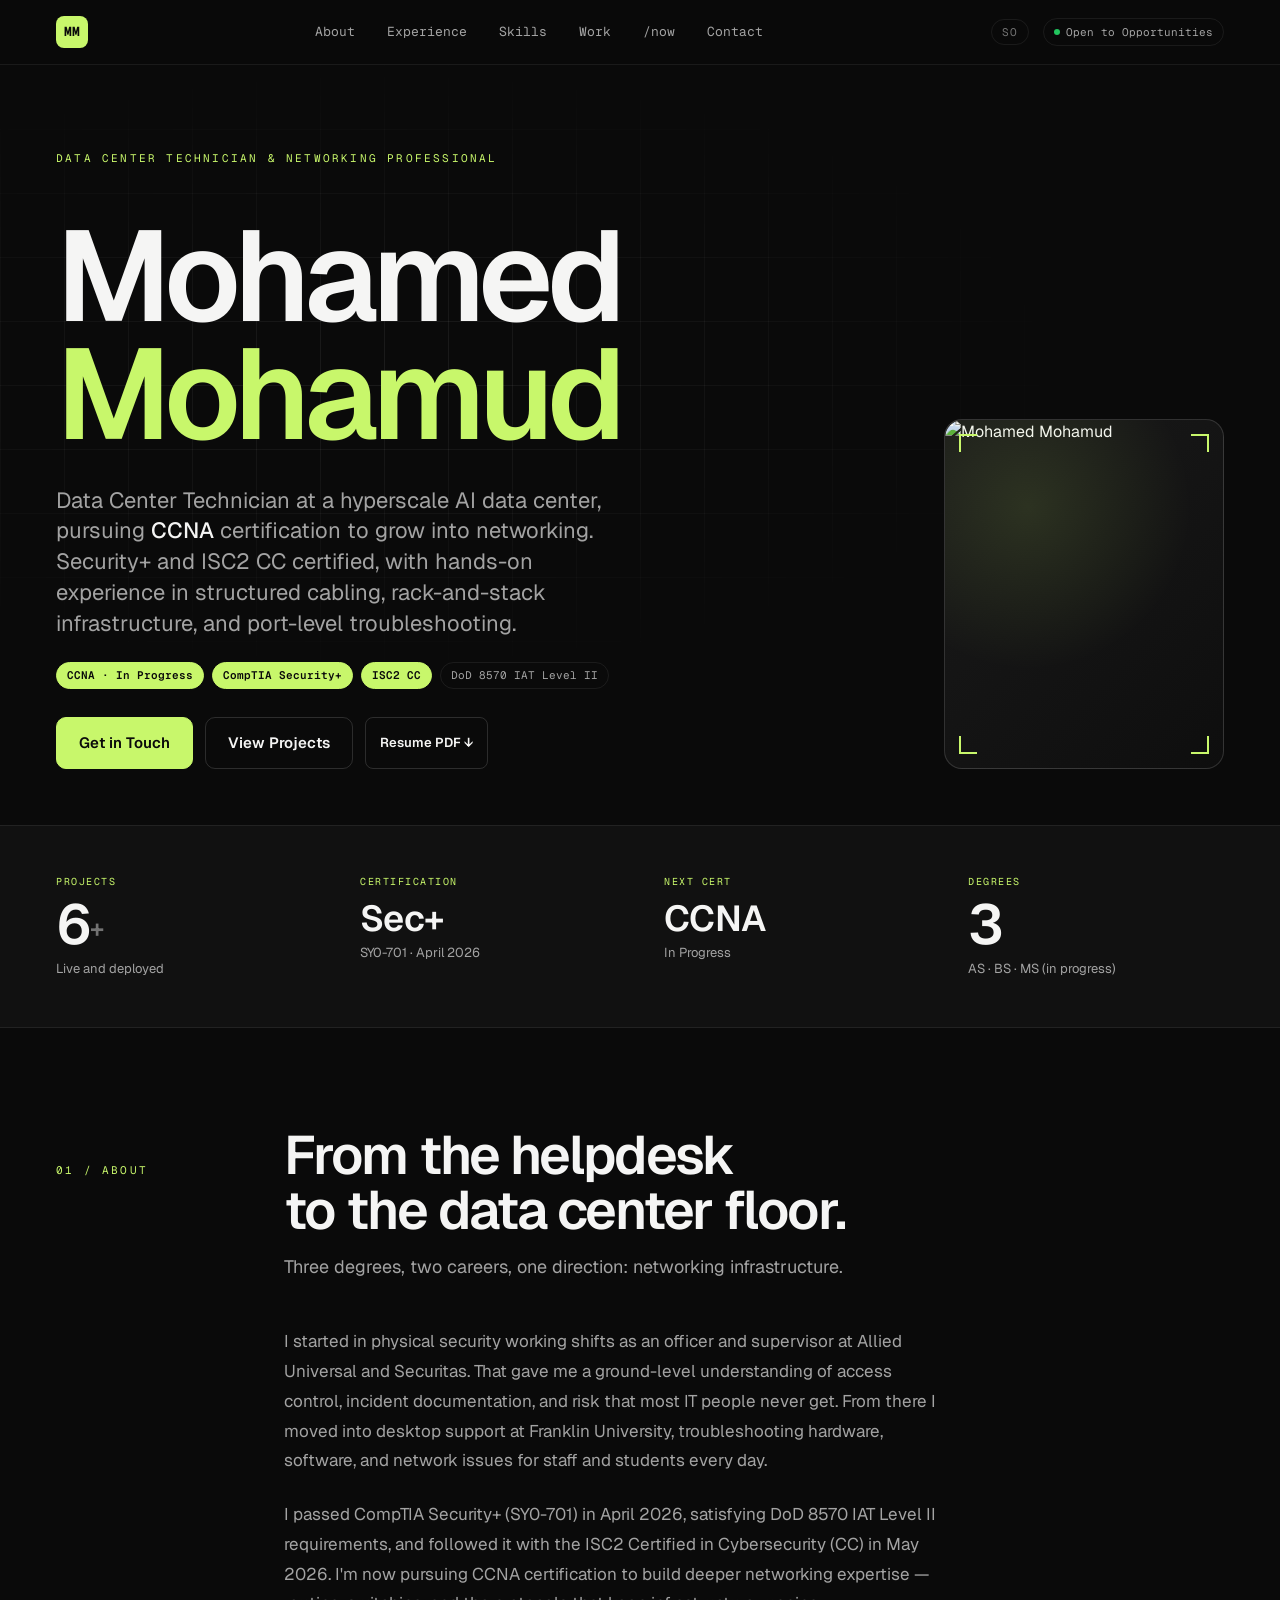
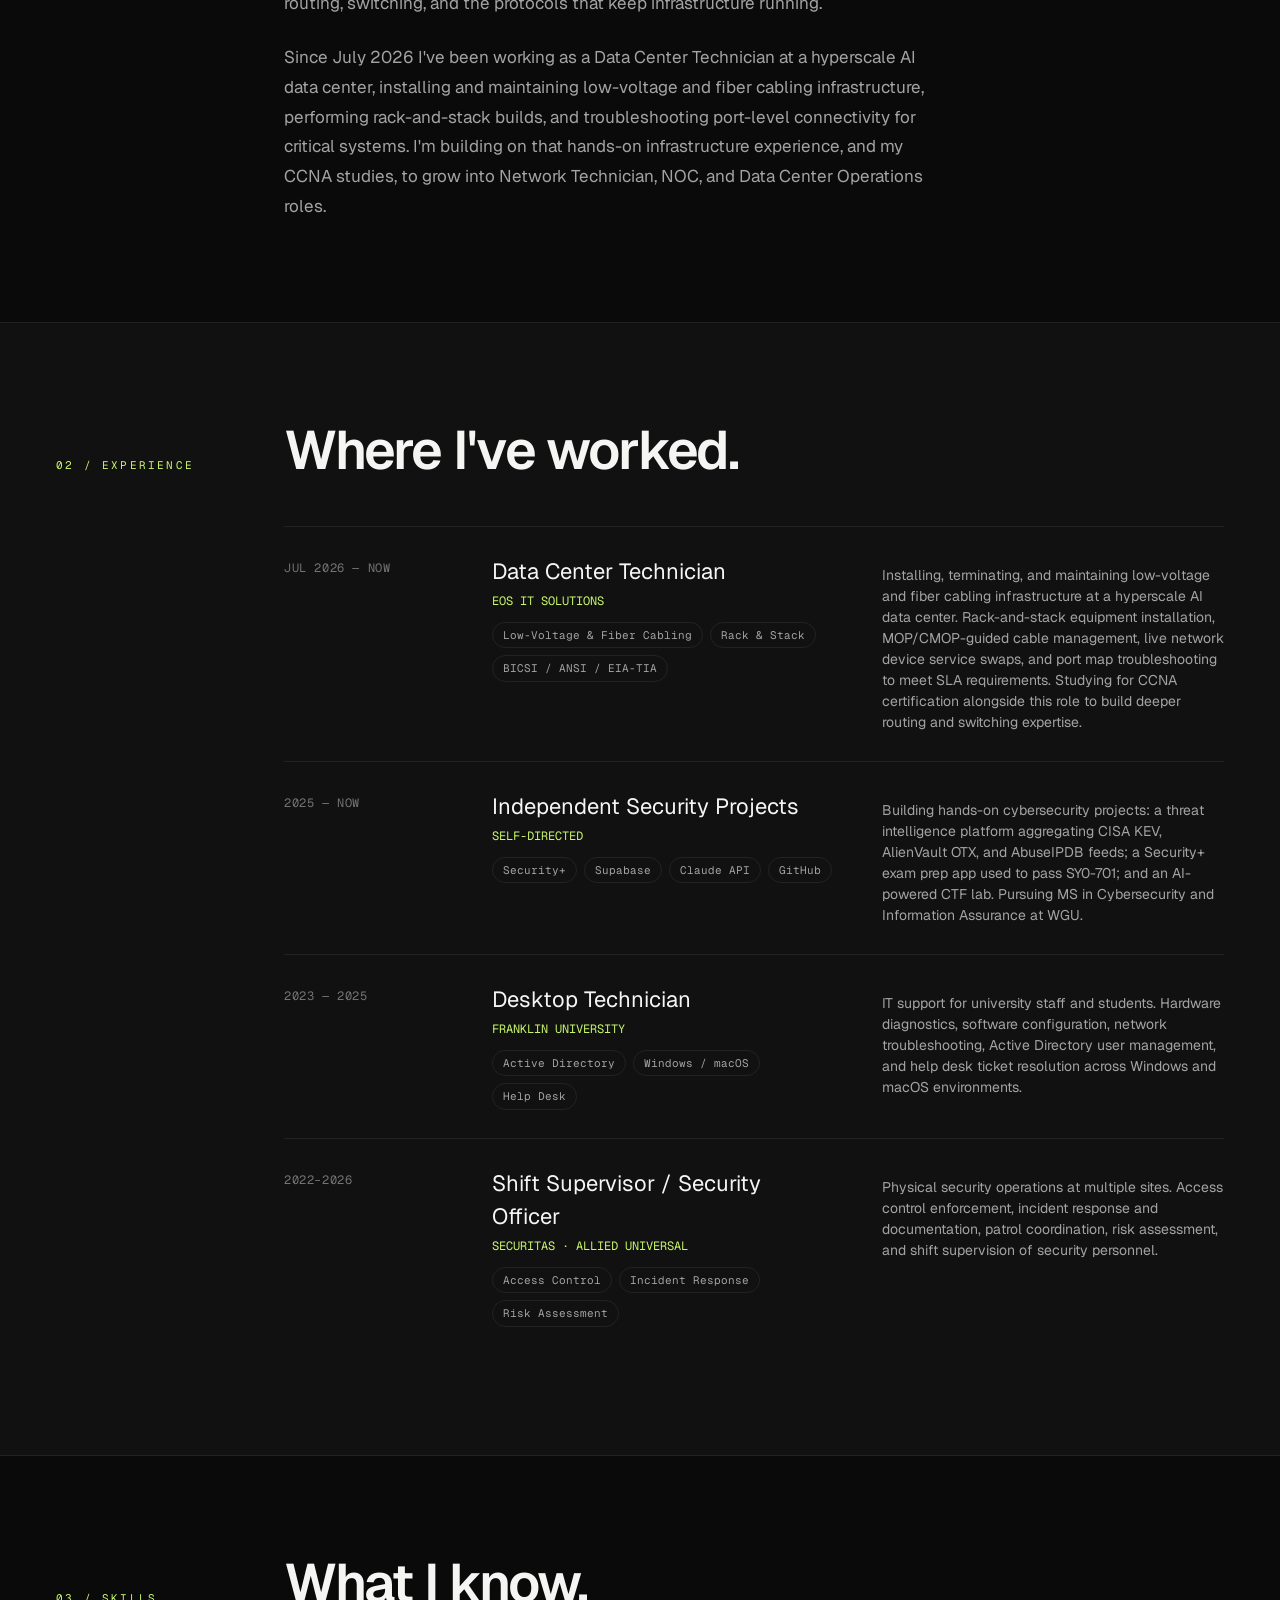
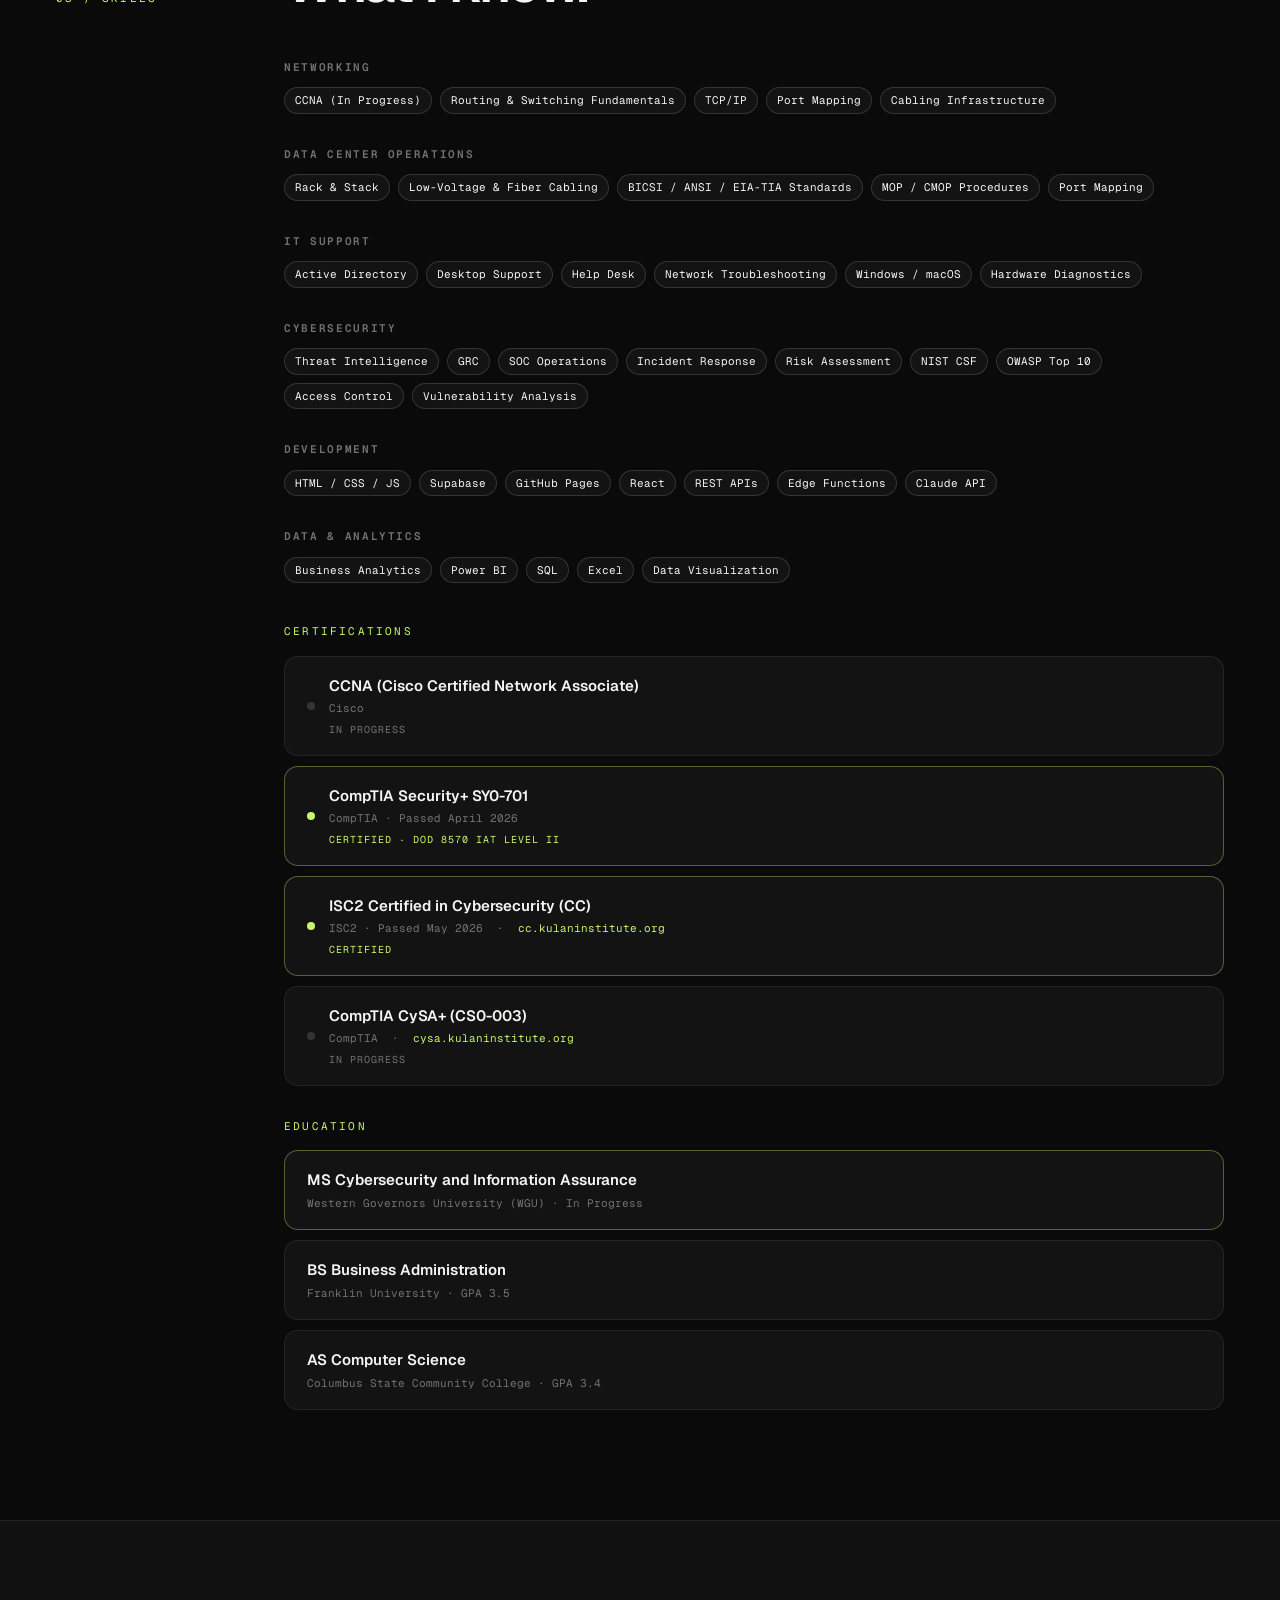
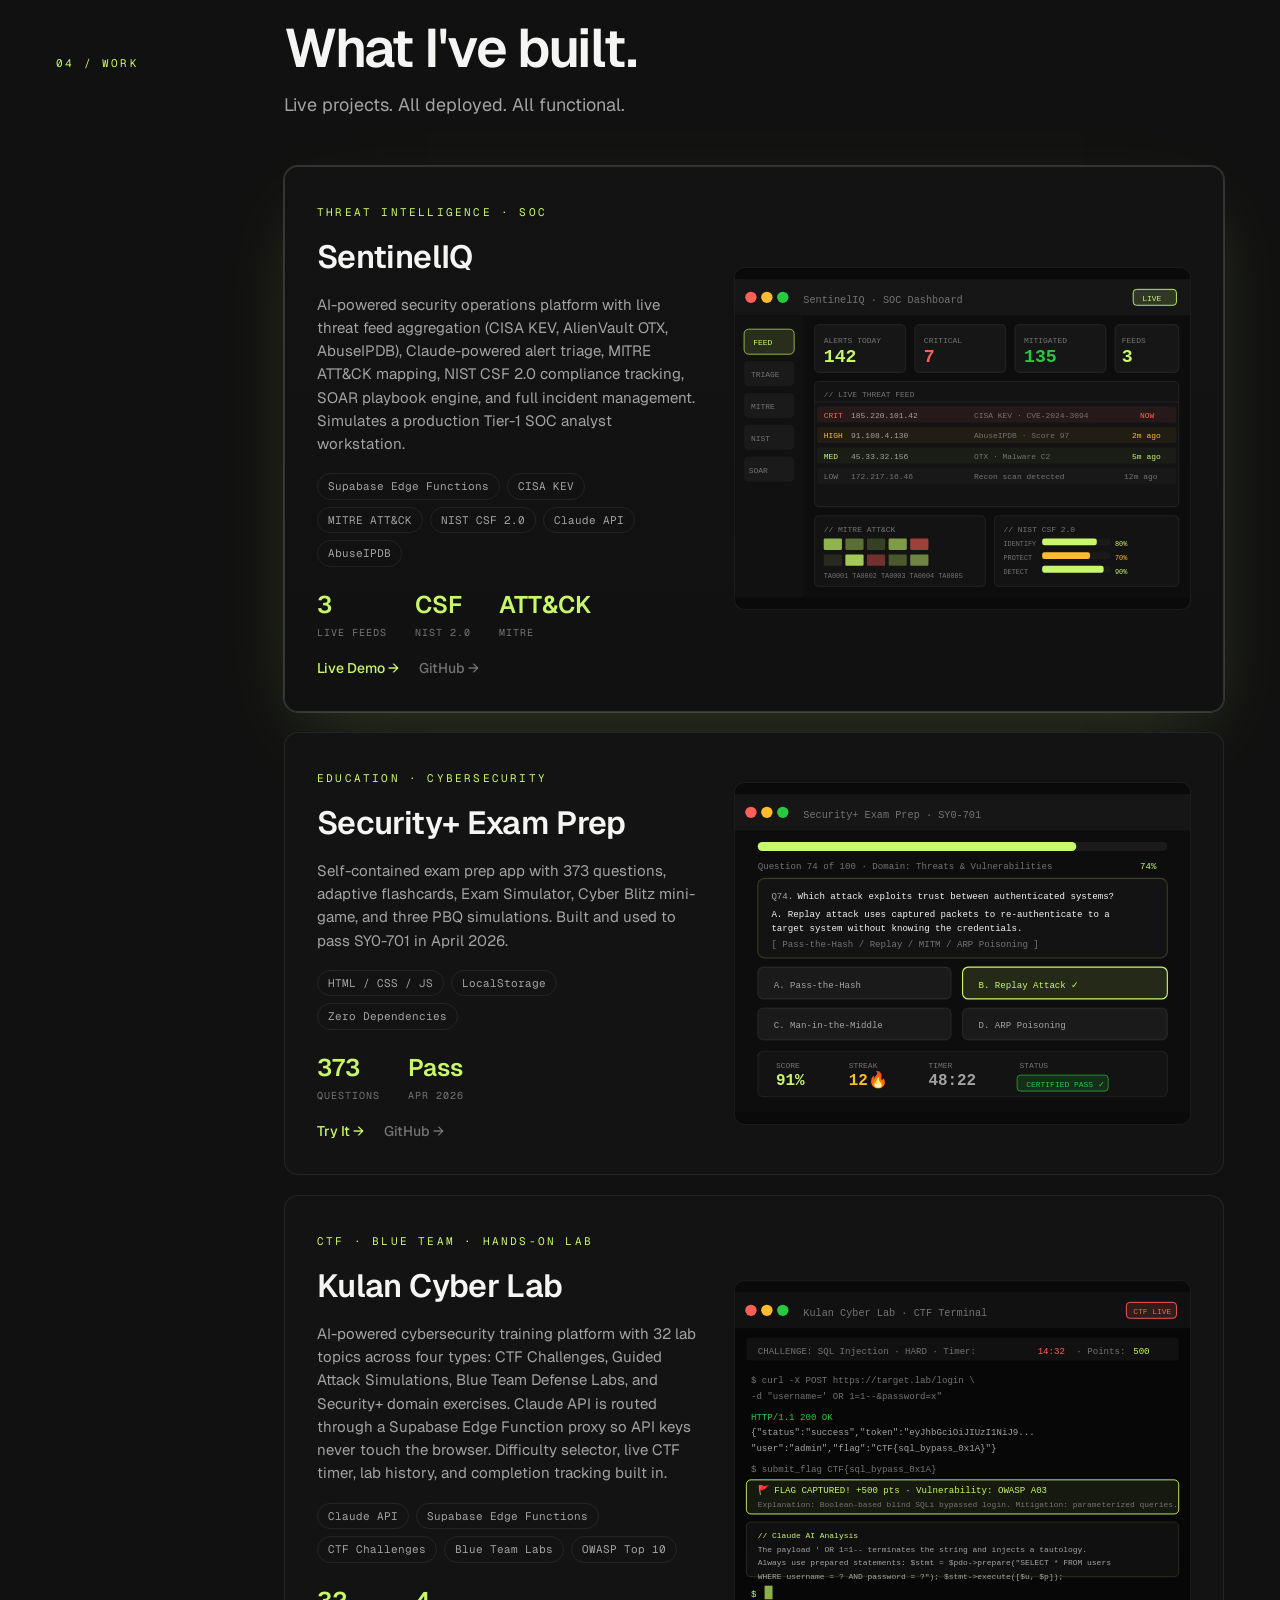
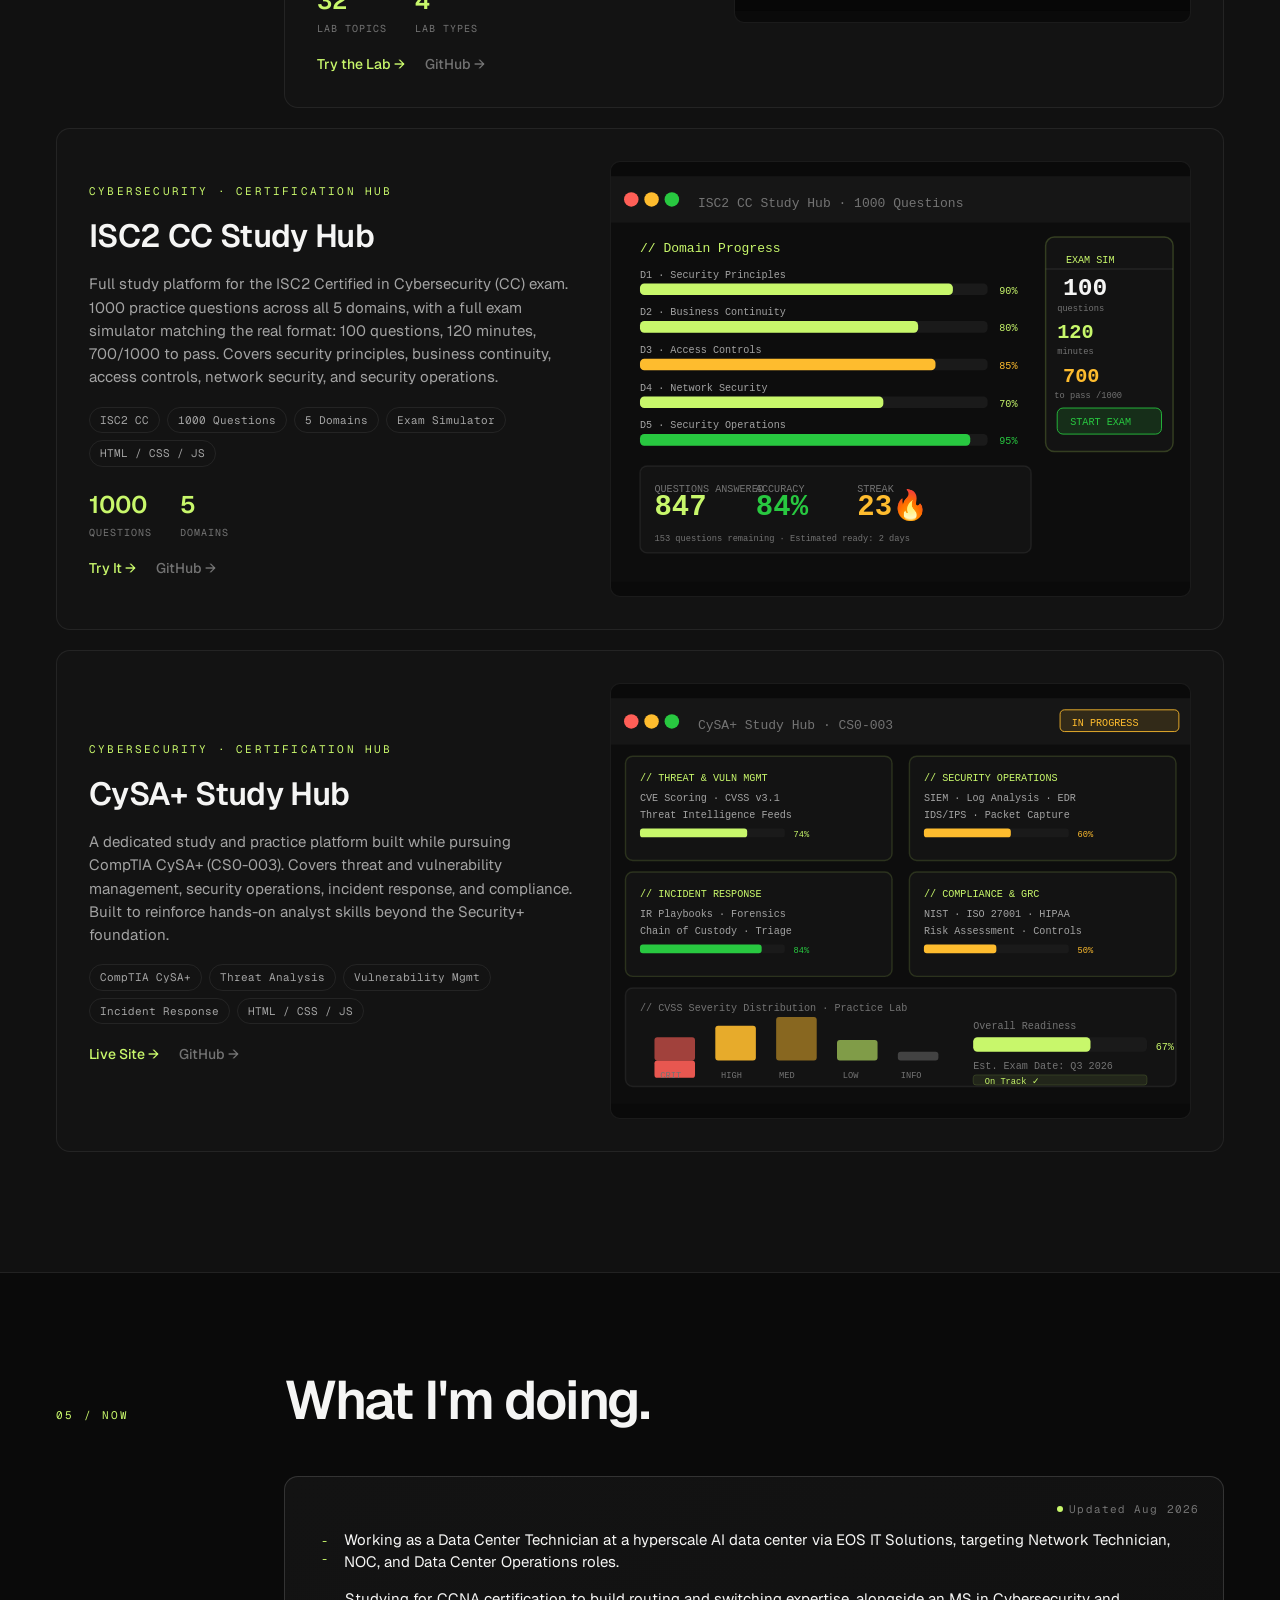
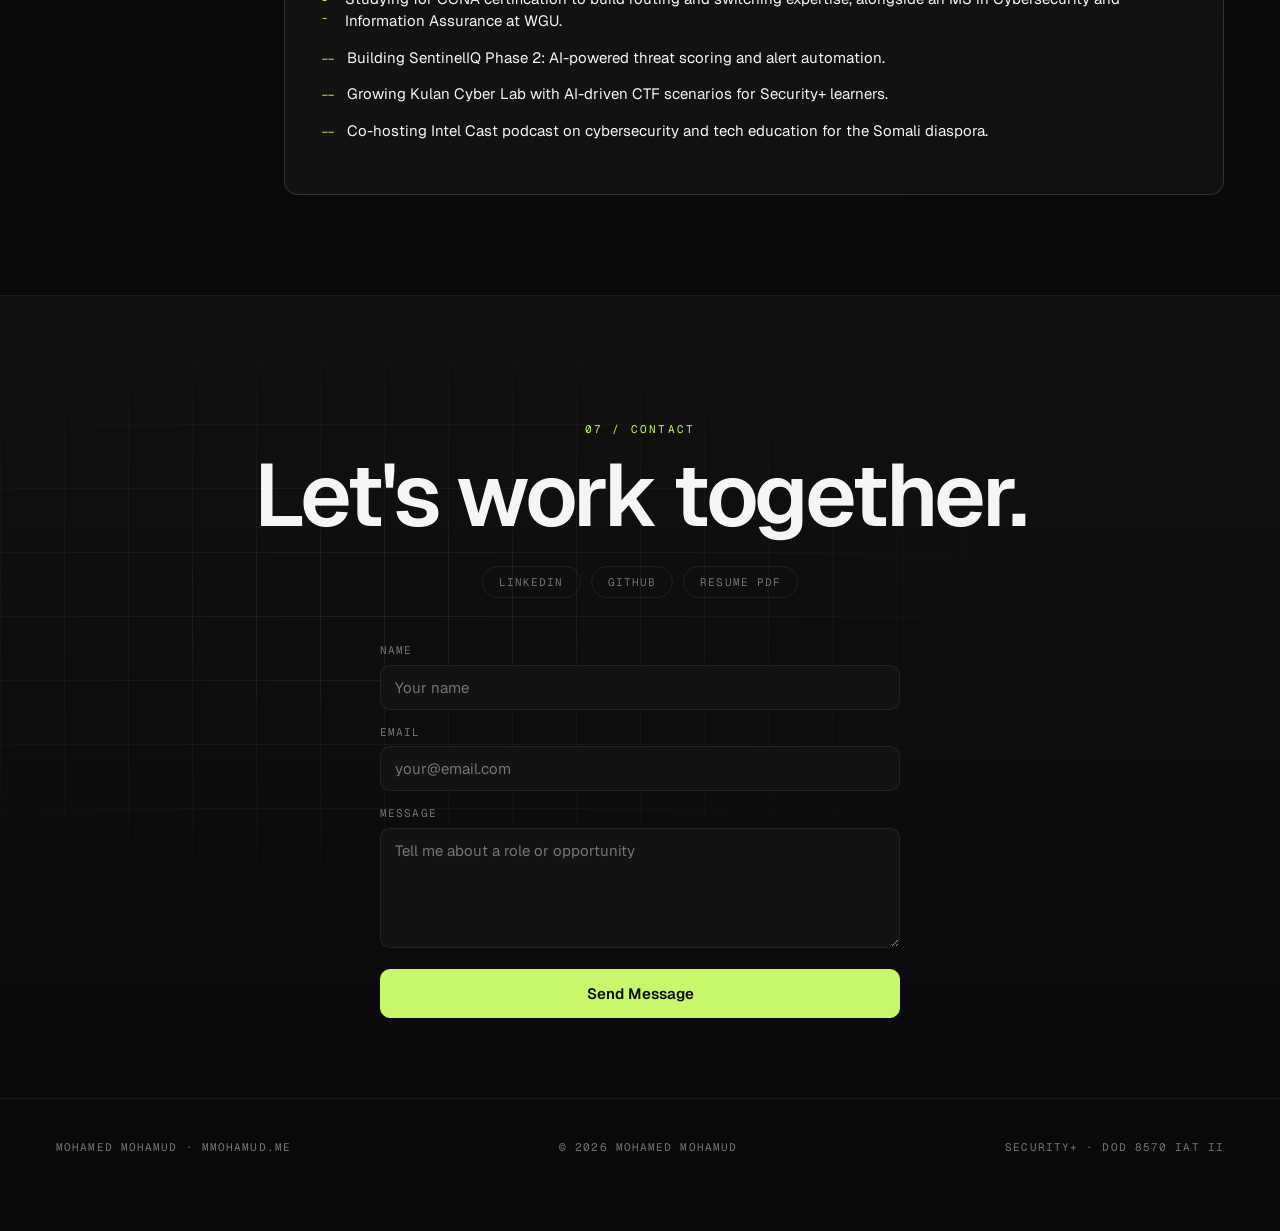
==== index.html @ fbefb9dc "Revise HTML content for updated professional profile Updated the description meta tag and various te" ====
<!DOCTYPE html>
<html lang="en">
<head>
  <meta charset="UTF-8"/>
  <meta name="viewport" content="width=device-width, initial-scale=1.0"/>
  <title>Mohamed Mohamud</title>
  <meta name="description" content="Data Center Technician at a hyperscale AI data center, pursuing CCNA certification. CompTIA Security+ and ISC2 CC certified, with hands-on networking and data center infrastructure experience."/>
  <link rel="icon" type="image/svg+xml" href="favicon.svg"/>
  <link rel="shortcut icon" href="favicon.svg"/>
  <link rel="preconnect" href="https://fonts.googleapis.com"/>
  <link rel="preconnect" href="https://fonts.gstatic.com" crossorigin/>
  <link href="https://fonts.googleapis.com/css2?family=Geist:wght@300;400;500;600;700;800&family=Geist+Mono:wght@400;500;600&display=swap" rel="stylesheet"/>
  <style>
/* ============================================================
   dark-cyber.css — embedded
   ============================================================ */

/* 2. DESIGN TOKENS */
:root {
  --bg:          #0a0a0a;
  --bg-2:        #111111;
  --bg-3:        #161616;
  --card:        #131313;
  --card-hover:  #181818;
  --line:        rgba(255,255,255,0.07);
  --line-strong: rgba(255,255,255,0.14);
  --ink:         #f5f5f4;
  --ink-mid:     #a3a3a3;
  --ink-dim:     #737373;
  --accent:      #c8f76b;
  --accent-dim:  rgba(200,247,107,0.12);
  --accent-glow: rgba(200,247,107,0.18);
  --green:       #22c55e;
  --font-sans:   "Geist", "Inter", system-ui, sans-serif;
  --font-mono:   "Geist Mono", "JetBrains Mono", ui-monospace, monospace;
  --sp-1:  4px; --sp-2:  8px;  --sp-3:  12px; --sp-4:  16px;
  --sp-6:  24px; --sp-8: 32px; --sp-12: 48px; --sp-14: 56px;
  --sp-20: 80px; --sp-25: 100px;
  --radius-sm: 6px; --radius: 10px; --radius-lg: 14px; --radius-xl: 18px;
  --fs-display: 128px; --fs-h2: 54px; --fs-h3: 32px;
  --fs-body: 16px; --fs-sm: 14px; --fs-xs: 13px;
  --fs-mono: 11px; --fs-mono-sm: 10px;
}

/* 3. BASE */
* { box-sizing: border-box; }
html, body { margin: 0; padding: 0; background: var(--bg); color: var(--ink);
  font-family: var(--font-sans); font-size: var(--fs-body); line-height: 1.5;
  -webkit-font-smoothing: antialiased; }
::selection { background: var(--accent); color: var(--bg); }
h1, h2, h3, h4 { margin: 0; font-weight: 600; letter-spacing: -0.02em; }
p { margin: 0; }
a { color: inherit; text-decoration: none; }

/* 4. UTILITIES */
.mono-label { font-family: var(--font-mono); font-size: var(--fs-mono);
  letter-spacing: 0.2em; text-transform: uppercase; color: var(--ink-dim); }
.mono-label--accent { color: var(--accent); }

.card { background: var(--card); border: 1px solid var(--line);
  border-radius: var(--radius-lg); padding: var(--sp-8);
  transition: background 0.15s, border-color 0.15s; }
.card:hover { background: var(--card-hover); border-color: var(--line-strong); }

.grid-bg {
  background-image:
    linear-gradient(var(--line) 1px, transparent 1px),
    linear-gradient(90deg, var(--line) 1px, transparent 1px);
  background-size: 64px 64px;
  mask-image: radial-gradient(ellipse 80% 60% at 30% 40%, black, transparent 70%);
  -webkit-mask-image: radial-gradient(ellipse 80% 60% at 30% 40%, black, transparent 70%);
}

.glow { box-shadow: 0 0 0 1px var(--line-strong), 0 30px 80px -20px var(--accent-glow); }

/* 5. NAV */
.nav { position: sticky; top: 0; z-index: 50;
  display: flex; align-items: center; justify-content: space-between;
  padding: var(--sp-4) var(--sp-14);
  background: rgba(10,10,10,0.85); backdrop-filter: blur(14px);
  border-bottom: 1px solid var(--line); }
.nav__logo { width: 32px; height: 32px; border-radius: 8px;
  background: var(--accent); color: var(--bg);
  display: grid; place-items: center;
  font-family: var(--font-mono); font-weight: 700; font-size: 13px; }
.nav__links { display: flex; gap: 32px; font-family: var(--font-mono); font-size: 13px; }
.nav__links a { color: var(--ink-mid); transition: color 0.15s; }
.nav__links a:hover, .nav__links a.active { color: var(--ink); }
.status-pill { display: inline-flex; align-items: center; gap: 6px;
  padding: 5px 10px; border: 1px solid var(--line); border-radius: 999px;
  font-family: var(--font-mono); font-size: 11px; color: var(--ink-mid); }
.status-pill__dot { width: 6px; height: 6px; border-radius: 999px;
  background: var(--green); animation: pulse 1.6s ease-in-out infinite; }

/* 6. BUTTONS */
.btn { display: inline-flex; align-items: center; gap: 8px; padding: 14px 22px;
  border: 1px solid transparent; border-radius: var(--radius);
  font-size: 15px; font-weight: 600; cursor: pointer;
  transition: transform 0.12s, box-shadow 0.12s, background 0.15s; font-family: var(--font-sans); }
.btn:hover { transform: translateY(-1px); }
.btn--primary { background: var(--accent); color: var(--bg); border-color: var(--accent); }
.btn--primary:hover { box-shadow: 0 8px 24px -8px var(--accent-glow); }
.btn--ghost { background: transparent; color: var(--ink); border-color: var(--line-strong); }
.btn--ghost:hover { background: rgba(255,255,255,0.04); }
.btn--sm { padding: 8px 14px; font-size: 13px; border-radius: 8px; }

/* 7. HERO */
.hero { position: relative; overflow: hidden; padding: var(--sp-20) var(--sp-14) var(--sp-14); }
.hero__name { font-size: var(--fs-display); line-height: 0.92; letter-spacing: -0.045em; font-weight: 600; }
.hero__name--accent { color: var(--accent); }
.hero__lede { margin-top: var(--sp-8); font-size: 22px; line-height: 1.4;
  color: var(--ink-mid); max-width: 560px; }
.hero__lede strong { color: var(--ink); font-weight: 500; }

.portrait { position: relative; aspect-ratio: 4/5; border-radius: var(--radius-xl);
  overflow: hidden; background: linear-gradient(135deg, #1a1a1a 0%, #0e0e0e 100%);
  border: 1px solid var(--line-strong); }
.portrait::before { content: ''; position: absolute; inset: 0;
  background: radial-gradient(circle at 30% 25%, var(--accent-dim), transparent 50%); }
.portrait__bracket { position: absolute; width: 18px; height: 18px; border: 0 solid var(--accent); }
.portrait__bracket--tl { top: 14px; left: 14px; border-top-width: 2px; border-left-width: 2px; }
.portrait__bracket--tr { top: 14px; right: 14px; border-top-width: 2px; border-right-width: 2px; }
.portrait__bracket--bl { bottom: 14px; left: 14px; border-bottom-width: 2px; border-left-width: 2px; }
.portrait__bracket--br { bottom: 14px; right: 14px; border-bottom-width: 2px; border-right-width: 2px; }

/* 8. STATS */
.stats { display: grid; grid-template-columns: repeat(4, 1fr);
  gap: var(--sp-12); padding: var(--sp-12) var(--sp-14);
  background: var(--bg-2); border-top: 1px solid var(--line); border-bottom: 1px solid var(--line); }
.stat__kicker { font-family: var(--font-mono); font-size: 10px;
  color: var(--accent); letter-spacing: 0.15em; text-transform: uppercase; }
.stat__value { font-size: 56px; font-weight: 600; letter-spacing: -0.04em; line-height: 1; margin-top: 8px; }
.stat__sub { font-size: 13px; color: var(--ink-mid); margin-top: 6px; }

/* 9. SECTIONS */
.section { padding: var(--sp-25) var(--sp-14); }
.section--alt { background: var(--bg-2); border-top: 1px solid var(--line); border-bottom: 1px solid var(--line); }
.section__head { display: grid; grid-template-columns: 180px 1fr;
  gap: var(--sp-12); margin-bottom: var(--sp-12); align-items: baseline; }
.section__title { font-size: var(--fs-h2); letter-spacing: -0.035em; line-height: 1.02; }
.section__sub { margin-top: var(--sp-4); font-size: 18px; color: var(--ink-mid);
  max-width: 680px; line-height: 1.4; }
.section__body { padding-left: 228px; }

/* 10. TIMELINE */
.timeline__row { display: grid; grid-template-columns: 160px 1fr 1fr;
  gap: var(--sp-12); padding: 28px 0; border-top: 1px solid var(--line); align-items: start; }
.timeline__year { font-family: var(--font-mono); font-size: 12px;
  color: var(--ink-dim); letter-spacing: 0.05em; padding-top: 4px; }
.timeline__role { font-size: 22px; margin-bottom: 4px; }
.timeline__org { font-family: var(--font-mono); font-size: 12px; color: var(--accent); }
.timeline__desc { margin-top: 10px; font-size: 14px; color: var(--ink-mid); line-height: 1.5; }

/* 11. CHIPS */
.chip { display: inline-flex; align-items: center; font-family: var(--font-mono);
  font-size: 11px; padding: 4px 10px; border: 1px solid var(--line);
  border-radius: 999px; color: var(--ink-mid); }
.chip--solid { background: var(--card); color: var(--ink); border-color: var(--line-strong); }
.chip--accent { background: var(--accent); color: var(--bg); border-color: var(--accent); font-weight: 600; }

/* 12. PROJECTS */
.project { display: grid; grid-template-columns: 1fr 1.2fr; gap: 36px; padding: 32px;
  background: var(--card); border: 1px solid var(--line); border-radius: var(--radius-lg);
  align-items: center; }
.project--featured { background: linear-gradient(180deg, var(--card) 0%, var(--bg-2) 100%);
  border-color: var(--line-strong); }
.project__title { font-size: var(--fs-h3); letter-spacing: -0.02em; margin-bottom: 12px; }
.project__blurb { font-size: 15px; color: var(--ink-mid); line-height: 1.55; margin-bottom: 18px; }
.project__metric-value { font-size: 24px; font-weight: 600; color: var(--accent); }
.project__metric-label { font-family: var(--font-mono); font-size: 10px; color: var(--ink-dim);
  letter-spacing: 0.1em; text-transform: uppercase; margin-top: 2px; }
.project__cta { display: inline-flex; align-items: center; gap: 6px;
  color: var(--accent); font-size: 14px; font-weight: 500; }
.project__cta:hover { text-decoration: underline; }
.project__visual { position: relative; aspect-ratio: 4/3; border-radius: var(--radius);
  overflow: hidden; background: var(--bg); border: 1px solid var(--line); }

/* 13. WRITING */
.post-row { display: grid; grid-template-columns: 140px 90px 1fr 80px;
  gap: 32px; padding: 24px 0; border-top: 1px solid var(--line);
  align-items: center; color: var(--ink); transition: background 0.15s, padding-left 0.2s;
  cursor: pointer; }
.post-row:hover { background: rgba(255,255,255,0.02); padding-left: 12px; }
.post-row__date { font-family: var(--font-mono); font-size: 12px; color: var(--ink-dim); }
.post-row__title { font-size: 20px; letter-spacing: -0.01em; }
.post-row__meta { font-family: var(--font-mono); font-size: 11px; color: var(--ink-dim); text-align: right; }

/* 15. /NOW */
.now-card { position: relative; padding: 36px;
  background: linear-gradient(135deg, var(--card) 0%, var(--bg-2) 100%);
  border: 1px solid var(--line-strong); border-radius: var(--radius-lg); }
.now-card__updated { position: absolute; top: 24px; right: 24px;
  display: inline-flex; align-items: center; gap: 6px;
  font-family: var(--font-mono); font-size: 11px; color: var(--ink-dim); letter-spacing: 0.1em; }
.now-card__updated::before { content: ''; width: 6px; height: 6px; border-radius: 999px;
  background: var(--accent); animation: pulse 1.6s ease-in-out infinite; }
.now-card__list { list-style: none; padding: 0; display: flex; flex-direction: column; gap: 14px; }
.now-card__item { display: flex; gap: 12px; font-size: 15px; align-items: flex-start; }
.now-card__item::before { content: '--'; color: var(--accent); font-family: var(--font-mono); padding-top: 3px; font-size: 12px; }

/* 16. CONTACT */
.contact { position: relative; padding: 120px var(--sp-14) 80px;
  background: linear-gradient(180deg, var(--bg-2) 0%, var(--bg) 100%);
  border-top: 1px solid var(--line); text-align: center; overflow: hidden; }
.contact__heading { font-size: 88px; letter-spacing: -0.04em; line-height: 0.95; }
.contact__heading em { font-style: italic; font-weight: 300; }
.contact__email { display: inline-block; margin-top: 40px; font-size: 44px;
  letter-spacing: -0.02em; color: var(--accent);
  border-bottom: 2px solid var(--accent); padding-bottom: 6px; }
.contact__email:hover { background: var(--accent-dim); }

/* 17. FOOTER */
.footer { padding: 40px var(--sp-14); border-top: 1px solid var(--line);
  display: flex; justify-content: space-between; align-items: center;
  background: var(--bg); font-family: var(--font-mono); font-size: 11px;
  color: var(--ink-dim); letter-spacing: 0.1em; text-transform: uppercase; }

/* 18. ANIMATIONS */
@keyframes pulse { 0%, 100% { opacity: 1; transform: scale(1); } 50% { opacity: 0.55; transform: scale(1.25); } }
@keyframes blink { 50% { opacity: 0; } }

/* 19. RESPONSIVE */
@media (max-width: 900px) {
  :root { --fs-display: 64px; --fs-h2: 36px; --fs-h3: 24px; }
  .nav, .hero, .section, .contact, .footer { padding-left: var(--sp-6); padding-right: var(--sp-6); }
  .nav__links { display: none; }
  .stats { grid-template-columns: repeat(2, 1fr); gap: var(--sp-6); }
  .section__head { grid-template-columns: 1fr; gap: var(--sp-4); }
  .section__body { padding-left: 0; }
  .timeline__row { grid-template-columns: 1fr; gap: var(--sp-3); }
  .project { grid-template-columns: 1fr; }
  .post-row { grid-template-columns: 1fr; gap: var(--sp-2); padding: var(--sp-4) 0; }
  .contact__heading { font-size: 48px; }
  .contact__email { font-size: 28px; }
}

/* ============================================================
   CUSTOM COMPONENT STYLES
   ============================================================ */

/* Progress bar */
#pbar { position: fixed; top: 0; left: 0; height: 2px;
  background: var(--accent); z-index: 999; width: 0%; transition: width 0.1s; }

/* Nav right */
.nav__right { display: flex; align-items: center; gap: 14px; }
.btn-lang { background: none; border: 1px solid var(--line); color: var(--ink-dim);
  font-family: var(--font-mono); font-size: 11px; letter-spacing: 0.1em;
  text-transform: uppercase; padding: 5px 10px; border-radius: 999px;
  cursor: pointer; transition: color 0.15s, border-color 0.15s; }
.btn-lang:hover { color: var(--accent); border-color: var(--accent); }

/* Hero layout */
.hero__grid { display: grid; grid-template-columns: 1fr 280px; gap: 64px; align-items: end; margin-top: 48px; }
.hero__chips { display: flex; flex-wrap: wrap; gap: 8px; margin-top: 24px; }
.hero__actions { display: flex; gap: 12px; margin-top: 28px; flex-wrap: wrap; }
.portrait__initials { position: absolute; inset: 0; display: flex; align-items: center;
  justify-content: center; font-size: 56px; font-weight: 700; letter-spacing: -0.04em;
  color: var(--accent); opacity: 0.15; font-family: var(--font-mono); z-index: 1; }

/* Skills clusters */
.skill-group { margin-bottom: 32px; }
.skill-group h4 { font-family: var(--font-mono); font-size: 11px; color: var(--ink-dim);
  letter-spacing: 0.15em; text-transform: uppercase; margin-bottom: 12px; }
.chips-wrap { display: flex; flex-wrap: wrap; gap: 8px; }

/* Cert rows */
.cert-row { display: flex; align-items: center; gap: 14px; padding: 18px 22px;
  background: var(--card); border: 1px solid var(--line);
  border-radius: var(--radius-lg); margin-bottom: 10px;
  transition: background 0.15s, border-color 0.15s; }
.cert-row:hover { background: var(--card-hover); border-color: var(--line-strong); }
.cert-row.live { border-color: rgba(200,247,107,0.35); }
.cert-dot { width: 8px; height: 8px; border-radius: 50%; flex-shrink: 0; }
.cert-dot.on { background: var(--accent); }
.cert-dot.off { background: var(--line-strong); }
.cert-name { font-size: 15px; font-weight: 600; }
.cert-meta { font-family: var(--font-mono); font-size: 11px; color: var(--ink-dim); margin-top: 3px; }
.cert-badge { font-family: var(--font-mono); font-size: 10px; letter-spacing: 0.1em;
  margin-top: 5px; text-transform: uppercase; }
.cert-badge.on { color: var(--accent); }
.cert-badge.off { color: var(--ink-dim); }

/* Project visual mock */
.mock { padding: 16px; height: 100%; display: flex; flex-direction: column; gap: 7px; }
.mock-bar { display: flex; gap: 5px; margin-bottom: 6px; }
.mock-dot { width: 8px; height: 8px; border-radius: 50%; background: var(--line-strong); }
.mock-ln { height: 9px; border-radius: 3px; background: var(--line); }
.mock-ln.a { background: rgba(200,247,107,0.22); }
.mock-ln.w30 { width: 30%; }
.mock-ln.w45 { width: 45%; }
.mock-ln.w60 { width: 60%; }
.mock-ln.w75 { width: 75%; }
.mock-ln.w100 { width: 100%; }
.mock-table { display: flex; flex-direction: column; gap: 5px; margin-top: 4px; }
.mock-tr { display: flex; gap: 7px; }
.mock-td { height: 8px; border-radius: 3px; background: var(--line); flex: 1; }
.mock-td.hl { background: rgba(200,247,107,0.16); }
.mock-spacer { flex: 1; }

/* Timeline chips */
.tl-chips { display: flex; flex-wrap: wrap; gap: 7px; margin-top: 12px; }

/* Project stack row */
.proj-stack { display: flex; flex-wrap: wrap; gap: 7px; margin-bottom: 20px; }
.proj-metrics { display: flex; gap: 28px; margin-top: 4px; }

/* Blog empty */
.blog-empty { font-family: var(--font-mono); font-size: 12px; color: var(--ink-dim); padding: 24px 0; }

/* Blog modal */
.modal-bg { display: none; position: fixed; inset: 0; background: rgba(0,0,0,0.82);
  z-index: 200; backdrop-filter: blur(8px); align-items: center; justify-content: center; padding: 24px; }
.modal-bg.open { display: flex; }
.modal-box { background: var(--bg-2); border: 1px solid var(--line-strong);
  border-radius: var(--radius-xl); max-width: 680px; width: 100%;
  max-height: 85vh; overflow-y: auto; padding: 48px; position: relative; }
.modal-close { position: absolute; top: 20px; right: 20px;
  background: var(--bg-3); border: 1px solid var(--line); color: var(--ink-mid);
  width: 32px; height: 32px; border-radius: 50%; cursor: pointer; font-size: 14px;
  display: flex; align-items: center; justify-content: center;
  font-family: var(--font-mono); transition: border-color 0.15s; }
.modal-close:hover { border-color: var(--accent); color: var(--accent); }
.modal-cat { font-family: var(--font-mono); font-size: 11px; letter-spacing: 0.15em;
  color: var(--accent); text-transform: uppercase; margin-bottom: 12px; }
.modal-title { font-size: 30px; font-weight: 600; letter-spacing: -0.03em; margin-bottom: 12px; }
.modal-meta { font-family: var(--font-mono); font-size: 11px; color: var(--ink-dim);
  margin-bottom: 28px; padding-bottom: 20px; border-bottom: 1px solid var(--line); }
.modal-body { font-size: 15px; color: var(--ink-mid); line-height: 1.75; }
.modal-body p { margin-bottom: 14px; }

/* Contact extras */
.contact-socials { display: flex; flex-wrap: wrap; gap: 10px; justify-content: center; margin-top: 28px; }
.contact-socials a { font-family: var(--font-mono); font-size: 11px; letter-spacing: 0.1em;
  color: var(--ink-dim); border: 1px solid var(--line); padding: 7px 16px;
  border-radius: 999px; text-transform: uppercase; transition: all 0.15s; }
.contact-socials a:hover { color: var(--accent); border-color: var(--accent); }

/* Contact form */
.cform-wrap { max-width: 520px; margin: 44px auto 0; text-align: left; }
.flbl { display: block; font-family: var(--font-mono); font-size: 11px;
  color: var(--ink-dim); letter-spacing: 0.1em; text-transform: uppercase; margin-bottom: 6px; }
.finp, .fta { width: 100%; background: var(--card); border: 1px solid var(--line);
  border-radius: var(--radius); padding: 12px 14px; font-family: var(--font-sans);
  font-size: 15px; color: var(--ink); outline: none; transition: border-color 0.15s;
  margin-bottom: 14px; }
.finp:focus, .fta:focus { border-color: var(--accent); }
.fta { resize: vertical; min-height: 120px; }
.form-ok { display: none; padding: 12px 16px; background: var(--accent-dim);
  border: 1px solid var(--accent); border-radius: var(--radius);
  font-family: var(--font-mono); font-size: 12px; color: var(--accent);
  letter-spacing: 0.05em; text-align: center; margin-bottom: 14px; }

/* Back to top */
#btt { position: fixed; bottom: 28px; right: 28px; background: var(--card);
  border: 1px solid var(--line-strong); color: var(--ink-mid);
  width: 40px; height: 40px; border-radius: var(--radius); cursor: pointer;
  font-family: var(--font-mono); font-size: 16px; display: none;
  align-items: center; justify-content: center; transition: all 0.15s; z-index: 99; }
#btt:hover { border-color: var(--accent); color: var(--accent); }
#btt.show { display: flex; }

/* Fade up */
.fu { opacity: 0; transform: translateY(18px); transition: opacity 0.55s ease, transform 0.55s ease; }
.fu.on { opacity: 1; transform: translateY(0); }

@media (max-width: 900px) {
  .hero__grid { grid-template-columns: 1fr; gap: 36px; }
  .portrait { max-width: 240px; }
}
  </style>
</head>
<body>

<div id="pbar"></div>

<!-- NAV -->
<nav class="nav">
  <div class="nav__logo">MM</div>
  <div class="nav__links">
    <a href="#about">About</a>
    <a href="#experience">Experience</a>
    <a href="#skills">Skills</a>
    <a href="#work">Work</a>
    <a href="#now">/now</a>
    <a href="#writing">Writing</a>
    <a href="#contact">Contact</a>
  </div>
  <div class="nav__right">
    <button class="btn-lang" id="langBtn" onclick="toggleLang()" title="Somali / English toggle" aria-label="Toggle Somali language">SO</button>
    <div class="status-pill">
      <div class="status-pill__dot"></div>
      <span id="statusText">Open to Opportunities</span>
    </div>
  </div>
</nav>

<!-- HERO -->
<div class="hero">
  <div class="grid-bg" style="position:absolute;inset:0;pointer-events:none;z-index:0;"></div>
  <div style="position:relative;z-index:1;">
    <span class="mono-label mono-label--accent" id="heroEyebrow">Data Center Technician &amp; Networking Professional</span>
    <div class="hero__grid">
      <div>
        <h1 class="hero__name">Mohamed <span class="hero__name--accent">Mohamud</span></h1>
        <p class="hero__lede" id="heroLede">Data Center Technician at a hyperscale AI data center, pursuing <strong>CCNA</strong> certification to grow into networking. Security+ and ISC2 CC certified, with hands-on experience in structured cabling, rack-and-stack infrastructure, and port-level troubleshooting.</p>
        <div class="hero__chips">
          <span class="chip chip--accent">CCNA · In Progress</span>
          <span class="chip chip--accent">CompTIA Security+</span>
          <span class="chip chip--accent">ISC2 CC</span>
          <span class="chip">DoD 8570 IAT Level II</span>
        </div>
        <div class="hero__actions">
          <a href="#contact" class="btn btn--primary" id="heroCta">Get in Touch</a>
          <a href="#work" class="btn btn--ghost" id="heroWork">View Projects</a>
          <a href="MohamedMohamud_Master_Resume.pdf" download class="btn btn--ghost btn--sm">Resume PDF &#8595;</a>
        </div>
      </div>
      <div class="portrait" style="max-width:280px;">
        <img src="IMG_0068.png" alt="Mohamed Mohamud" style="width:100%;height:100%;object-fit:cover;object-position:center top;border-radius:inherit;display:block;"/>
        <div class="portrait__bracket portrait__bracket--tl"></div>
        <div class="portrait__bracket portrait__bracket--tr"></div>
        <div class="portrait__bracket portrait__bracket--bl"></div>
        <div class="portrait__bracket portrait__bracket--br"></div>
      </div>
    </div>
  </div>
</div>

<!-- STATS -->
<div class="stats">
  <div>
    <div class="stat__kicker">Projects</div>
    <div class="stat__value">6<span style="color:var(--ink-dim);font-size:0.45em;vertical-align:middle;">+</span></div>
    <div class="stat__sub">Live and deployed</div>
  </div>
  <div>
    <div class="stat__kicker">Certification</div>
    <div class="stat__value" style="font-size:36px;margin-top:12px;letter-spacing:-0.02em;">Sec+</div>
    <div class="stat__sub">SY0-701 · April 2026</div>
  </div>
  <div>
    <div class="stat__kicker">Next Cert</div>
    <div class="stat__value" style="font-size:36px;margin-top:12px;letter-spacing:-0.02em;">CCNA</div>
    <div class="stat__sub">In Progress</div>
  </div>
  <div>
    <div class="stat__kicker">Degrees</div>
    <div class="stat__value">3</div>
    <div class="stat__sub">AS · BS · MS (in progress)</div>
  </div>
</div>

<!-- 01 ABOUT -->
<section class="section" id="about">
  <div class="section__head">
    <div><span class="mono-label mono-label--accent">01 / ABOUT</span></div>
    <div>
      <h2 class="section__title" id="aboutTitle">From the helpdesk<br>to the data center floor.</h2>
      <p class="section__sub" id="aboutSub">Three degrees, two careers, one direction: networking infrastructure.</p>
    </div>
  </div>
  <div class="section__body fu">
    <p style="font-size:17px;color:var(--ink-mid);line-height:1.75;max-width:660px;margin-bottom:24px;" id="aboutP1">I started in physical security working shifts as an officer and supervisor at Allied Universal and Securitas. That gave me a ground-level understanding of access control, incident documentation, and risk that most IT people never get. From there I moved into desktop support at Franklin University, troubleshooting hardware, software, and network issues for staff and students every day.</p>
    <p style="font-size:17px;color:var(--ink-mid);line-height:1.75;max-width:660px;margin-bottom:24px;" id="aboutP2">I passed CompTIA Security+ (SY0-701) in April 2026, satisfying DoD 8570 IAT Level II requirements, and followed it with the ISC2 Certified in Cybersecurity (CC) in May 2026. I'm now pursuing CCNA certification to build deeper networking expertise — routing, switching, and the protocols that keep infrastructure running.</p>
    <p style="font-size:17px;color:var(--ink-mid);line-height:1.75;max-width:660px;" id="aboutP3">Since July 2026 I've been working as a Data Center Technician at a hyperscale AI data center, installing and maintaining low-voltage and fiber cabling infrastructure, performing rack-and-stack builds, and troubleshooting port-level connectivity for critical systems. I'm building on that hands-on infrastructure experience, and my CCNA studies, to grow into Network Technician, NOC, and Data Center Operations roles.</p>
  </div>
</section>

<!-- 02 EXPERIENCE -->
<section class="section section--alt" id="experience">
  <div class="section__head">
    <div><span class="mono-label mono-label--accent">02 / EXPERIENCE</span></div>
    <div>
      <h2 class="section__title" id="expTitle">Where I've worked.</h2>
    </div>
  </div>
  <div class="section__body fu">
    <div class="timeline__row">
      <div class="timeline__year">JUL 2026 — NOW</div>
      <div>
        <div class="timeline__role">Data Center Technician</div>
        <div class="timeline__org">EOS IT SOLUTIONS</div>
        <div class="tl-chips">
          <span class="chip">Low-Voltage &amp; Fiber Cabling</span>
          <span class="chip">Rack &amp; Stack</span>
          <span class="chip">BICSI / ANSI / EIA-TIA</span>
        </div>
      </div>
      <div>
        <p class="timeline__desc" id="exp0Desc">Installing, terminating, and maintaining low-voltage and fiber cabling infrastructure at a hyperscale AI data center. Rack-and-stack equipment installation, MOP/CMOP-guided cable management, live network device service swaps, and port map troubleshooting to meet SLA requirements. Studying for CCNA certification alongside this role to build deeper routing and switching expertise.</p>
      </div>
    </div>
    <div class="timeline__row">
      <div class="timeline__year">2025 — NOW</div>
      <div>
        <div class="timeline__role">Independent Security Projects</div>
        <div class="timeline__org">SELF-DIRECTED</div>
        <div class="tl-chips">
          <span class="chip">Security+</span>
          <span class="chip">Supabase</span>
          <span class="chip">Claude API</span>
          <span class="chip">GitHub</span>
        </div>
      </div>
      <div>
        <p class="timeline__desc" id="exp1Desc">Building hands-on cybersecurity projects: a threat intelligence platform aggregating CISA KEV, AlienVault OTX, and AbuseIPDB feeds; a Security+ exam prep app used to pass SY0-701; and an AI-powered CTF lab. Pursuing MS in Cybersecurity and Information Assurance at WGU.</p>
      </div>
    </div>
    <div class="timeline__row">
      <div class="timeline__year">2023 — 2025</div>
      <div>
        <div class="timeline__role">Desktop Technician</div>
        <div class="timeline__org">FRANKLIN UNIVERSITY</div>
        <div class="tl-chips">
          <span class="chip">Active Directory</span>
          <span class="chip">Windows / macOS</span>
          <span class="chip">Help Desk</span>
        </div>
      </div>
      <div>
        <p class="timeline__desc" id="exp2Desc">IT support for university staff and students. Hardware diagnostics, software configuration, network troubleshooting, Active Directory user management, and help desk ticket resolution across Windows and macOS environments.</p>
      </div>
    </div>
    <div class="timeline__row">
      <div class="timeline__year">2022–2026</div>
      <div>
        <div class="timeline__role">Shift Supervisor / Security Officer</div>
        <div class="timeline__org">SECURITAS · ALLIED UNIVERSAL</div>
        <div class="tl-chips">
          <span class="chip">Access Control</span>
          <span class="chip">Incident Response</span>
          <span class="chip">Risk Assessment</span>
        </div>
      </div>
      <div>
        <p class="timeline__desc" id="exp3Desc">Physical security operations at multiple sites. Access control enforcement, incident response and documentation, patrol coordination, risk assessment, and shift supervision of security personnel.</p>
      </div>
    </div>
  </div>
</section>

<!-- 03 SKILLS -->
<section class="section" id="skills">
  <div class="section__head">
    <div><span class="mono-label mono-label--accent">03 / SKILLS</span></div>
    <div>
      <h2 class="section__title" id="skillsTitle">What I know.</h2>
    </div>
  </div>
  <div class="section__body fu">
    <div class="skill-group">
      <h4>Networking</h4>
      <div class="chips-wrap">
        <span class="chip chip--solid">CCNA (In Progress)</span>
        <span class="chip chip--solid">Routing &amp; Switching Fundamentals</span>
        <span class="chip chip--solid">TCP/IP</span>
        <span class="chip chip--solid">Port Mapping</span>
        <span class="chip chip--solid">Cabling Infrastructure</span>
      </div>
    </div>
    <div class="skill-group">
      <h4>Data Center Operations</h4>
      <div class="chips-wrap">
        <span class="chip chip--solid">Rack &amp; Stack</span>
        <span class="chip chip--solid">Low-Voltage &amp; Fiber Cabling</span>
        <span class="chip chip--solid">BICSI / ANSI / EIA-TIA Standards</span>
        <span class="chip chip--solid">MOP / CMOP Procedures</span>
        <span class="chip chip--solid">Port Mapping</span>
      </div>
    </div>
    <div class="skill-group">
      <h4>IT Support</h4>
      <div class="chips-wrap">
        <span class="chip chip--solid">Active Directory</span>
        <span class="chip chip--solid">Desktop Support</span>
        <span class="chip chip--solid">Help Desk</span>
        <span class="chip chip--solid">Network Troubleshooting</span>
        <span class="chip chip--solid">Windows / macOS</span>
        <span class="chip chip--solid">Hardware Diagnostics</span>
      </div>
    </div>
    <div class="skill-group">
      <h4>Cybersecurity</h4>
      <div class="chips-wrap">
        <span class="chip chip--solid">Threat Intelligence</span>
        <span class="chip chip--solid">GRC</span>
        <span class="chip chip--solid">SOC Operations</span>
        <span class="chip chip--solid">Incident Response</span>
        <span class="chip chip--solid">Risk Assessment</span>
        <span class="chip chip--solid">NIST CSF</span>
        <span class="chip chip--solid">OWASP Top 10</span>
        <span class="chip chip--solid">Access Control</span>
        <span class="chip chip--solid">Vulnerability Analysis</span>
      </div>
    </div>
    <div class="skill-group">
      <h4>Development</h4>
      <div class="chips-wrap">
        <span class="chip chip--solid">HTML / CSS / JS</span>
        <span class="chip chip--solid">Supabase</span>
        <span class="chip chip--solid">GitHub Pages</span>
        <span class="chip chip--solid">React</span>
        <span class="chip chip--solid">REST APIs</span>
        <span class="chip chip--solid">Edge Functions</span>
        <span class="chip chip--solid">Claude API</span>
      </div>
    </div>
    <div class="skill-group">
      <h4>Data &amp; Analytics</h4>
      <div class="chips-wrap">
        <span class="chip chip--solid">Business Analytics</span>
        <span class="chip chip--solid">Power BI</span>
        <span class="chip chip--solid">SQL</span>
        <span class="chip chip--solid">Excel</span>
        <span class="chip chip--solid">Data Visualization</span>
      </div>
    </div>

    <div style="margin-top:40px;">
      <div class="mono-label mono-label--accent" style="margin-bottom:16px;">Certifications</div>
      <div class="cert-row">
        <div class="cert-dot off"></div>
        <div>
          <div class="cert-name">CCNA (Cisco Certified Network Associate)</div>
          <div class="cert-meta">Cisco</div>
          <div class="cert-badge off">In Progress</div>
        </div>
      </div>
      <div class="cert-row live">
        <div class="cert-dot on"></div>
        <div>
          <div class="cert-name">CompTIA Security+ SY0-701</div>
          <div class="cert-meta">CompTIA · Passed April 2026</div>
          <div class="cert-badge on">Certified · DoD 8570 IAT Level II</div>
        </div>
      </div>
      <div class="cert-row live">
        <div class="cert-dot on"></div>
        <div>
          <div class="cert-name">ISC2 Certified in Cybersecurity (CC)</div>
          <div class="cert-meta">ISC2 · Passed May 2026 &nbsp;·&nbsp; <a href="https://cc.kulaninstitute.org/" target="_blank" style="color:var(--accent);">cc.kulaninstitute.org</a></div>
          <div class="cert-badge on">Certified</div>
        </div>
      </div>
      <div class="cert-row">
        <div class="cert-dot off"></div>
        <div>
          <div class="cert-name">CompTIA CySA+ (CS0-003)</div>
          <div class="cert-meta">CompTIA &nbsp;·&nbsp; <a href="https://cysa.kulaninstitute.org/" target="_blank" style="color:var(--accent);">cysa.kulaninstitute.org</a></div>
          <div class="cert-badge off">In Progress</div>
        </div>
      </div>
    </div>

    <div style="margin-top:32px;">
      <div class="mono-label mono-label--accent" style="margin-bottom:16px;">Education</div>
      <div class="cert-row live">
        <div><div class="cert-name">MS Cybersecurity and Information Assurance</div><div class="cert-meta">Western Governors University (WGU) · In Progress</div></div>
      </div>
      <div class="cert-row">
        <div><div class="cert-name">BS Business Administration</div><div class="cert-meta">Franklin University · GPA 3.5</div></div>
      </div>
      <div class="cert-row">
        <div><div class="cert-name">AS Computer Science</div><div class="cert-meta">Columbus State Community College · GPA 3.4</div></div>
      </div>
    </div>
  </div>
</section>

<!-- 04 WORK -->
<section class="section section--alt" id="work">
  <div class="section__head">
    <div><span class="mono-label mono-label--accent">04 / WORK</span></div>
    <div>
      <h2 class="section__title" id="workTitle">What I've built.</h2>
      <p class="section__sub" id="workSub">Live projects. All deployed. All functional.</p>
    </div>
  </div>
  <div class="section__body fu">

    <div class="project project--featured glow" style="margin-bottom:20px;">
      <div>
        <span class="mono-label mono-label--accent">Threat Intelligence · SOC</span>
        <h3 class="project__title" style="margin-top:10px;">SentinelIQ</h3>
        <p class="project__blurb">AI-powered security operations platform with live threat feed aggregation (CISA KEV, AlienVault OTX, AbuseIPDB), Claude-powered alert triage, MITRE ATT&amp;CK mapping, NIST CSF 2.0 compliance tracking, SOAR playbook engine, and full incident management. Simulates a production Tier-1 SOC analyst workstation.</p>
        <div class="proj-stack">
          <span class="chip">Supabase Edge Functions</span>
          <span class="chip">CISA KEV</span>
          <span class="chip">MITRE ATT&amp;CK</span>
          <span class="chip">NIST CSF 2.0</span>
          <span class="chip">Claude API</span>
          <span class="chip">AbuseIPDB</span>
        </div>
        <div class="proj-metrics">
          <div><div class="project__metric-value">3</div><div class="project__metric-label">Live Feeds</div></div>
          <div><div class="project__metric-value">CSF</div><div class="project__metric-label">NIST 2.0</div></div>
          <div><div class="project__metric-value">ATT&amp;CK</div><div class="project__metric-label">MITRE</div></div>
        </div>
        <div style="display:flex;gap:20px;margin-top:18px;align-items:center;flex-wrap:wrap;">
          <a href="https://soc.mmohamud.me" target="_blank" class="project__cta">Live Demo &#8594;</a>
          <a href="https://github.com/mmohamud25/Soc-SentinelIQ" target="_blank" class="project__cta" style="color:var(--ink-dim);">GitHub &#8594;</a>
        </div>
      </div>
      <div class="project__visual">
        <svg viewBox="0 0 400 280" xmlns="http://www.w3.org/2000/svg" style="width:100%;height:100%;border-radius:inherit;">
          <rect width="400" height="280" fill="#0d0d0d"/>
          <!-- top bar -->
          <rect x="0" y="0" width="400" height="32" fill="#161616"/>
          <circle cx="14" cy="16" r="5" fill="#ff5f57"/><circle cx="28" cy="16" r="5" fill="#febc2e"/><circle cx="42" cy="16" r="5" fill="#28c840"/>
          <text x="60" y="21" font-family="monospace" font-size="9" fill="#737373">SentinelIQ · SOC Dashboard</text>
          <rect x="350" y="9" width="38" height="14" rx="3" fill="rgba(200,247,107,0.15)" stroke="#c8f76b" stroke-width="0.8"/>
          <text x="358" y="19" font-family="monospace" font-size="7" fill="#c8f76b">LIVE</text>
          <!-- left sidebar -->
          <rect x="0" y="32" width="60" height="248" fill="#111111"/>
          <rect x="8" y="44" width="44" height="22" rx="4" fill="rgba(200,247,107,0.12)" stroke="#c8f76b" stroke-width="0.6"/>
          <text x="16" y="58" font-family="monospace" font-size="7" fill="#c8f76b">FEED</text>
          <rect x="8" y="72" width="44" height="22" rx="4" fill="#1a1a1a"/>
          <text x="14" y="86" font-family="monospace" font-size="7" fill="#737373">TRIAGE</text>
          <rect x="8" y="100" width="44" height="22" rx="4" fill="#1a1a1a"/>
          <text x="14" y="114" font-family="monospace" font-size="7" fill="#737373">MITRE</text>
          <rect x="8" y="128" width="44" height="22" rx="4" fill="#1a1a1a"/>
          <text x="14" y="142" font-family="monospace" font-size="7" fill="#737373">NIST</text>
          <rect x="8" y="156" width="44" height="22" rx="4" fill="#1a1a1a"/>
          <text x="12" y="170" font-family="monospace" font-size="7" fill="#737373">SOAR</text>
          <!-- main area -->
          <!-- stat cards -->
          <rect x="70" y="40" width="80" height="42" rx="4" fill="#161616" stroke="rgba(255,255,255,0.07)"/>
          <text x="78" y="56" font-family="monospace" font-size="7" fill="#737373">ALERTS TODAY</text>
          <text x="78" y="73" font-family="monospace" font-size="16" font-weight="700" fill="#c8f76b">142</text>
          <rect x="158" y="40" width="80" height="42" rx="4" fill="#161616" stroke="rgba(255,255,255,0.07)"/>
          <text x="166" y="56" font-family="monospace" font-size="7" fill="#737373">CRITICAL</text>
          <text x="166" y="73" font-family="monospace" font-size="16" font-weight="700" fill="#ff5f57">7</text>
          <rect x="246" y="40" width="80" height="42" rx="4" fill="#161616" stroke="rgba(255,255,255,0.07)"/>
          <text x="254" y="56" font-family="monospace" font-size="7" fill="#737373">MITIGATED</text>
          <text x="254" y="73" font-family="monospace" font-size="16" font-weight="700" fill="#28c840">135</text>
          <rect x="334" y="40" width="56" height="42" rx="4" fill="#161616" stroke="rgba(255,255,255,0.07)"/>
          <text x="340" y="56" font-family="monospace" font-size="7" fill="#737373">FEEDS</text>
          <text x="340" y="73" font-family="monospace" font-size="16" font-weight="700" fill="#c8f76b">3</text>
          <!-- threat feed table -->
          <rect x="70" y="90" width="320" height="110" rx="4" fill="#131313" stroke="rgba(255,255,255,0.07)"/>
          <text x="78" y="104" font-family="monospace" font-size="7" fill="#737373">// LIVE THREAT FEED</text>
          <line x1="70" y1="108" x2="390" y2="108" stroke="rgba(255,255,255,0.07)"/>
          <!-- rows -->
          <rect x="72" y="112" width="316" height="14" rx="2" fill="rgba(255,95,87,0.08)"/>
          <text x="78" y="122" font-family="monospace" font-size="7" fill="#ff5f57">CRIT</text>
          <text x="102" y="122" font-family="monospace" font-size="7" fill="#a3a3a3">185.220.101.42</text>
          <text x="210" y="122" font-family="monospace" font-size="7" fill="#737373">CISA KEV · CVE-2024-3094</text>
          <text x="356" y="122" font-family="monospace" font-size="7" fill="#ff5f57">NOW</text>
          <rect x="72" y="130" width="316" height="14" rx="2" fill="rgba(254,188,46,0.06)"/>
          <text x="78" y="140" font-family="monospace" font-size="7" fill="#febc2e">HIGH</text>
          <text x="102" y="140" font-family="monospace" font-size="7" fill="#a3a3a3">91.108.4.130</text>
          <text x="210" y="140" font-family="monospace" font-size="7" fill="#737373">AbuseIPDB · Score 97</text>
          <text x="349" y="140" font-family="monospace" font-size="7" fill="#febc2e">2m ago</text>
          <rect x="72" y="148" width="316" height="14" rx="2" fill="rgba(200,247,107,0.04)"/>
          <text x="78" y="158" font-family="monospace" font-size="7" fill="#c8f76b"> MED</text>
          <text x="102" y="158" font-family="monospace" font-size="7" fill="#a3a3a3">45.33.32.156</text>
          <text x="210" y="158" font-family="monospace" font-size="7" fill="#737373">OTX · Malware C2</text>
          <text x="349" y="158" font-family="monospace" font-size="7" fill="#c8f76b">5m ago</text>
          <rect x="72" y="166" width="316" height="14" rx="2" fill="rgba(255,255,255,0.02)"/>
          <text x="78" y="176" font-family="monospace" font-size="7" fill="#737373"> LOW</text>
          <text x="102" y="176" font-family="monospace" font-size="7" fill="#737373">172.217.16.46</text>
          <text x="210" y="176" font-family="monospace" font-size="7" fill="#737373">Recon scan detected</text>
          <text x="342" y="176" font-family="monospace" font-size="7" fill="#737373">12m ago</text>
          <!-- MITRE heatmap mini -->
          <rect x="70" y="208" width="150" height="62" rx="4" fill="#131313" stroke="rgba(255,255,255,0.07)"/>
          <text x="78" y="222" font-family="monospace" font-size="7" fill="#737373">// MITRE ATT&amp;CK</text>
          <rect x="78" y="228" width="16" height="10" rx="1" fill="rgba(200,247,107,0.7)"/>
          <rect x="97" y="228" width="16" height="10" rx="1" fill="rgba(200,247,107,0.4)"/>
          <rect x="116" y="228" width="16" height="10" rx="1" fill="rgba(200,247,107,0.2)"/>
          <rect x="135" y="228" width="16" height="10" rx="1" fill="rgba(200,247,107,0.6)"/>
          <rect x="154" y="228" width="16" height="10" rx="1" fill="rgba(255,95,87,0.6)"/>
          <rect x="78" y="242" width="16" height="10" rx="1" fill="rgba(200,247,107,0.1)"/>
          <rect x="97" y="242" width="16" height="10" rx="1" fill="rgba(200,247,107,0.8)"/>
          <rect x="116" y="242" width="16" height="10" rx="1" fill="rgba(255,95,87,0.4)"/>
          <rect x="135" y="242" width="16" height="10" rx="1" fill="rgba(200,247,107,0.3)"/>
          <rect x="154" y="242" width="16" height="10" rx="1" fill="rgba(200,247,107,0.5)"/>
          <text x="78" y="263" font-family="monospace" font-size="6" fill="#737373">TA0001 TA0002 TA0003 TA0004 TA0005</text>
          <!-- NIST chart -->
          <rect x="228" y="208" width="162" height="62" rx="4" fill="#131313" stroke="rgba(255,255,255,0.07)"/>
          <text x="236" y="222" font-family="monospace" font-size="7" fill="#737373">// NIST CSF 2.0</text>
          <text x="236" y="235" font-family="monospace" font-size="6" fill="#737373">IDENTIFY</text>
          <rect x="270" y="228" width="60" height="6" rx="2" fill="#1a1a1a"/>
          <rect x="270" y="228" width="48" height="6" rx="2" fill="#c8f76b"/>
          <text x="334" y="235" font-family="monospace" font-size="6" fill="#c8f76b">80%</text>
          <text x="236" y="247" font-family="monospace" font-size="6" fill="#737373">PROTECT</text>
          <rect x="270" y="240" width="60" height="6" rx="2" fill="#1a1a1a"/>
          <rect x="270" y="240" width="42" height="6" rx="2" fill="#febc2e"/>
          <text x="334" y="247" font-family="monospace" font-size="6" fill="#febc2e">70%</text>
          <text x="236" y="259" font-family="monospace" font-size="6" fill="#737373">DETECT</text>
          <rect x="270" y="252" width="60" height="6" rx="2" fill="#1a1a1a"/>
          <rect x="270" y="252" width="54" height="6" rx="2" fill="#c8f76b"/>
          <text x="334" y="259" font-family="monospace" font-size="6" fill="#c8f76b">90%</text>
        </svg>
      </div>
    </div>

    <div class="project" style="margin-bottom:20px;">
      <div>
        <span class="mono-label mono-label--accent">Education · Cybersecurity</span>
        <h3 class="project__title" style="margin-top:10px;">Security+ Exam Prep</h3>
        <p class="project__blurb">Self-contained exam prep app with 373 questions, adaptive flashcards, Exam Simulator, Cyber Blitz mini-game, and three PBQ simulations. Built and used to pass SY0-701 in April 2026.</p>
        <div class="proj-stack">
          <span class="chip">HTML / CSS / JS</span><span class="chip">LocalStorage</span><span class="chip">Zero Dependencies</span>
        </div>
        <div class="proj-metrics">
          <div><div class="project__metric-value">373</div><div class="project__metric-label">Questions</div></div>
          <div><div class="project__metric-value">Pass</div><div class="project__metric-label">Apr 2026</div></div>
        </div>
        <div style="display:flex;gap:20px;margin-top:18px;align-items:center;flex-wrap:wrap;">
          <a href="https://secplus.kulaninstitute.org/" target="_blank" class="project__cta">Try It &#8594;</a>
          <a href="https://github.com/mmohamud25/secplus-study" target="_blank" class="project__cta" style="color:var(--ink-dim);">GitHub &#8594;</a>
        </div>
      </div>
      <div class="project__visual">
        <svg viewBox="0 0 400 280" xmlns="http://www.w3.org/2000/svg" style="width:100%;height:100%;border-radius:inherit;">
          <rect width="400" height="280" fill="#0d0d0d"/>
          <rect x="0" y="0" width="400" height="32" fill="#161616"/>
          <circle cx="14" cy="16" r="5" fill="#ff5f57"/><circle cx="28" cy="16" r="5" fill="#febc2e"/><circle cx="42" cy="16" r="5" fill="#28c840"/>
          <text x="60" y="21" font-family="monospace" font-size="9" fill="#737373">Security+ Exam Prep · SY0-701</text>
          <!-- progress bar -->
          <rect x="20" y="42" width="360" height="8" rx="4" fill="#1a1a1a"/>
          <rect x="20" y="42" width="280" height="8" rx="4" fill="#c8f76b"/>
          <text x="20" y="66" font-family="monospace" font-size="8" fill="#737373">Question 74 of 100 · Domain: Threats &amp; Vulnerabilities</text>
          <text x="356" y="66" font-family="monospace" font-size="8" fill="#c8f76b">74%</text>
          <!-- question card -->
          <rect x="20" y="74" width="360" height="70" rx="6" fill="#131313" stroke="rgba(200,247,107,0.2)" stroke-width="1"/>
          <text x="32" y="92" font-family="monospace" font-size="8" fill="#a3a3a3">Q74.</text>
          <text x="55" y="92" font-family="monospace" font-size="8" fill="#f5f5f4">Which attack exploits trust between authenticated systems?</text>
          <text x="32" y="108" font-family="monospace" font-size="8" fill="#f5f5f4">A. Replay attack uses captured packets to re-authenticate to a</text>
          <text x="32" y="120" font-family="monospace" font-size="8" fill="#f5f5f4">   target system without knowing the credentials.</text>
          <text x="32" y="134" font-family="monospace" font-size="8" fill="#737373">[ Pass-the-Hash  /  Replay  /  MITM  /  ARP Poisoning ]</text>
          <!-- answer options -->
          <rect x="20" y="152" width="170" height="28" rx="5" fill="#1a1a1a" stroke="rgba(255,255,255,0.08)"/>
          <text x="34" y="170" font-family="monospace" font-size="8" fill="#a3a3a3">A. Pass-the-Hash</text>
          <rect x="200" y="152" width="180" height="28" rx="5" fill="rgba(200,247,107,0.12)" stroke="#c8f76b" stroke-width="1"/>
          <text x="214" y="170" font-family="monospace" font-size="8" fill="#c8f76b">B. Replay Attack ✓</text>
          <rect x="20" y="188" width="170" height="28" rx="5" fill="#1a1a1a" stroke="rgba(255,255,255,0.08)"/>
          <text x="34" y="206" font-family="monospace" font-size="8" fill="#a3a3a3">C. Man-in-the-Middle</text>
          <rect x="200" y="188" width="180" height="28" rx="5" fill="#1a1a1a" stroke="rgba(255,255,255,0.08)"/>
          <text x="214" y="206" font-family="monospace" font-size="8" fill="#a3a3a3">D. ARP Poisoning</text>
          <!-- score strip -->
          <rect x="20" y="226" width="360" height="40" rx="5" fill="#131313" stroke="rgba(255,255,255,0.07)"/>
          <text x="36" y="241" font-family="monospace" font-size="7" fill="#737373">SCORE</text>
          <text x="36" y="256" font-family="monospace" font-size="14" font-weight="700" fill="#c8f76b">91%</text>
          <text x="100" y="241" font-family="monospace" font-size="7" fill="#737373">STREAK</text>
          <text x="100" y="256" font-family="monospace" font-size="14" font-weight="700" fill="#febc2e">12🔥</text>
          <text x="170" y="241" font-family="monospace" font-size="7" fill="#737373">TIMER</text>
          <text x="170" y="256" font-family="monospace" font-size="14" font-weight="700" fill="#a3a3a3">48:22</text>
          <text x="250" y="241" font-family="monospace" font-size="7" fill="#737373">STATUS</text>
          <rect x="248" y="247" width="80" height="14" rx="3" fill="rgba(40,200,64,0.15)" stroke="#28c840" stroke-width="0.6"/>
          <text x="256" y="257" font-family="monospace" font-size="7" fill="#28c840">CERTIFIED PASS ✓</text>
        </svg>
      </div>
    </div>

    <div class="project" style="margin-bottom:20px;">
      <div>
        <span class="mono-label mono-label--accent">CTF · Blue Team · Hands-on Lab</span>
        <h3 class="project__title" style="margin-top:10px;">Kulan Cyber Lab</h3>
        <p class="project__blurb">AI-powered cybersecurity training platform with 32 lab topics across four types: CTF Challenges, Guided Attack Simulations, Blue Team Defense Labs, and Security+ domain exercises. Claude API is routed through a Supabase Edge Function proxy so API keys never touch the browser. Difficulty selector, live CTF timer, lab history, and completion tracking built in.</p>
        <div class="proj-stack">
          <span class="chip">Claude API</span>
          <span class="chip">Supabase Edge Functions</span>
          <span class="chip">CTF Challenges</span>
          <span class="chip">Blue Team Labs</span>
          <span class="chip">OWASP Top 10</span>
        </div>
        <div class="proj-metrics">
          <div><div class="project__metric-value">32</div><div class="project__metric-label">Lab Topics</div></div>
          <div><div class="project__metric-value">4</div><div class="project__metric-label">Lab Types</div></div>
        </div>
        <div style="display:flex;gap:20px;margin-top:18px;align-items:center;flex-wrap:wrap;">
          <a href="https://labs.kulaninstitute.org" target="_blank" class="project__cta">Try the Lab &#8594;</a>
          <a href="https://github.com/mmohamud25/Kulan-Cyber-Lab" target="_blank" class="project__cta" style="color:var(--ink-dim);">GitHub &#8594;</a>
        </div>
      </div>
      <div class="project__visual">
        <svg viewBox="0 0 400 280" xmlns="http://www.w3.org/2000/svg" style="width:100%;height:100%;border-radius:inherit;">
          <rect width="400" height="280" fill="#050505"/>
          <rect x="0" y="0" width="400" height="32" fill="#111111"/>
          <circle cx="14" cy="16" r="5" fill="#ff5f57"/><circle cx="28" cy="16" r="5" fill="#febc2e"/><circle cx="42" cy="16" r="5" fill="#28c840"/>
          <text x="60" y="21" font-family="monospace" font-size="9" fill="#737373">Kulan Cyber Lab · CTF Terminal</text>
          <rect x="344" y="9" width="44" height="14" rx="3" fill="rgba(255,95,87,0.15)" stroke="#ff5f57" stroke-width="0.8"/>
          <text x="350" y="19" font-family="monospace" font-size="7" fill="#ff5f57">CTF LIVE</text>
          <!-- terminal body -->
          <rect x="0" y="32" width="400" height="248" fill="#070707"/>
          <!-- timer bar -->
          <rect x="10" y="40" width="380" height="20" rx="3" fill="#111111"/>
          <text x="20" y="54" font-family="monospace" font-size="8" fill="#737373">CHALLENGE: SQL Injection · HARD · Timer: </text>
          <text x="266" y="54" font-family="monospace" font-size="8" fill="#ff5f57">14:32</text>
          <text x="300" y="54" font-family="monospace" font-size="8" fill="#737373"> · Points: </text>
          <text x="350" y="54" font-family="monospace" font-size="8" fill="#c8f76b">500</text>
          <!-- terminal lines -->
          <text x="14" y="80" font-family="monospace" font-size="8" fill="#737373">$ curl -X POST https://target.lab/login \</text>
          <text x="14" y="94" font-family="monospace" font-size="8" fill="#737373">       -d "username=' OR 1=1--&amp;password=x"</text>
          <text x="14" y="112" font-family="monospace" font-size="8" fill="#28c840">HTTP/1.1 200 OK</text>
          <text x="14" y="126" font-family="monospace" font-size="8" fill="#a3a3a3">&#123;"status":"success","token":"eyJhbGciOiJIUzI1NiJ9...</text>
          <text x="14" y="140" font-family="monospace" font-size="8" fill="#a3a3a3"> "user":"admin","flag":"CTF&#123;sql_bypass_0x1A&#125;"&#125;</text>
          <text x="14" y="158" font-family="monospace" font-size="8" fill="#737373">$ submit_flag CTF&#123;sql_bypass_0x1A&#125;</text>
          <!-- flag explosion -->
          <rect x="10" y="165" width="380" height="30" rx="4" fill="rgba(200,247,107,0.08)" stroke="#c8f76b" stroke-width="0.8"/>
          <text x="20" y="177" font-family="monospace" font-size="8" fill="#c8f76b">🚩 FLAG CAPTURED! +500 pts · Vulnerability: OWASP A03</text>
          <text x="20" y="189" font-family="monospace" font-size="7" fill="#737373">Explanation: Boolean-based blind SQLi bypassed login. Mitigation: parameterized queries.</text>
          <!-- AI hint block -->
          <rect x="10" y="202" width="380" height="48" rx="4" fill="#101010" stroke="rgba(200,247,107,0.12)"/>
          <text x="20" y="216" font-family="monospace" font-size="7" fill="#c8f76b">// Claude AI Analysis</text>
          <text x="20" y="228" font-family="monospace" font-size="7" fill="#a3a3a3">The payload ' OR 1=1-- terminates the string and injects a tautology.</text>
          <text x="20" y="240" font-family="monospace" font-size="7" fill="#a3a3a3">Always use prepared statements: $stmt = $pdo-&gt;prepare("SELECT * FROM users</text>
          <text x="20" y="252" font-family="monospace" font-size="7" fill="#a3a3a3">WHERE username = ? AND password = ?"); $stmt-&gt;execute([$u, $p]);</text>
          <!-- cursor -->
          <text x="14" y="268" font-family="monospace" font-size="8" fill="#c8f76b">$ <rect x="26" y="258" width="7" height="12" fill="#c8f76b" opacity="0.8"/></text>
          <rect x="26" y="258" width="7" height="12" fill="#c8f76b" opacity="0.7"/>
        </svg>
      </div>
    </div>

    </div>

    <div class="project" style="margin-bottom:20px;">
      <div>
        <span class="mono-label mono-label--accent">Cybersecurity · Certification Hub</span>
        <h3 class="project__title" style="margin-top:10px;">ISC2 CC Study Hub</h3>
        <p class="project__blurb">Full study platform for the ISC2 Certified in Cybersecurity (CC) exam. 1000 practice questions across all 5 domains, with a full exam simulator matching the real format: 100 questions, 120 minutes, 700/1000 to pass. Covers security principles, business continuity, access controls, network security, and security operations.</p>
        <div class="proj-stack">
          <span class="chip">ISC2 CC</span>
          <span class="chip">1000 Questions</span>
          <span class="chip">5 Domains</span>
          <span class="chip">Exam Simulator</span>
          <span class="chip">HTML / CSS / JS</span>
        </div>
        <div class="proj-metrics">
          <div><div class="project__metric-value">1000</div><div class="project__metric-label">Questions</div></div>
          <div><div class="project__metric-value">5</div><div class="project__metric-label">Domains</div></div>
        </div>
        <div style="display:flex;gap:20px;margin-top:18px;align-items:center;flex-wrap:wrap;">
          <a href="https://cc.kulaninstitute.org/" target="_blank" class="project__cta">Try It &#8594;</a>
          <a href="https://github.com/mmohamud25/cc" target="_blank" class="project__cta" style="color:var(--ink-dim);">GitHub &#8594;</a>
        </div>
      </div>
      <div class="project__visual">
        <svg viewBox="0 0 400 280" xmlns="http://www.w3.org/2000/svg" style="width:100%;height:100%;border-radius:inherit;">
          <rect width="400" height="280" fill="#0d0d0d"/>
          <rect x="0" y="0" width="400" height="32" fill="#161616"/>
          <circle cx="14" cy="16" r="5" fill="#ff5f57"/><circle cx="28" cy="16" r="5" fill="#febc2e"/><circle cx="42" cy="16" r="5" fill="#28c840"/>
          <text x="60" y="21" font-family="monospace" font-size="9" fill="#737373">ISC2 CC Study Hub · 1000 Questions</text>
          <!-- 5 domain progress bars -->
          <text x="20" y="52" font-family="monospace" font-size="9" fill="#c8f76b">// Domain Progress</text>
          <!-- D1 -->
          <text x="20" y="70" font-family="monospace" font-size="7" fill="#a3a3a3">D1 · Security Principles</text>
          <rect x="20" y="74" width="240" height="8" rx="3" fill="#1a1a1a"/>
          <rect x="20" y="74" width="216" height="8" rx="3" fill="#c8f76b"/>
          <text x="268" y="81" font-family="monospace" font-size="7" fill="#c8f76b">90%</text>
          <!-- D2 -->
          <text x="20" y="96" font-family="monospace" font-size="7" fill="#a3a3a3">D2 · Business Continuity</text>
          <rect x="20" y="100" width="240" height="8" rx="3" fill="#1a1a1a"/>
          <rect x="20" y="100" width="192" height="8" rx="3" fill="#c8f76b"/>
          <text x="268" y="107" font-family="monospace" font-size="7" fill="#c8f76b">80%</text>
          <!-- D3 -->
          <text x="20" y="122" font-family="monospace" font-size="7" fill="#a3a3a3">D3 · Access Controls</text>
          <rect x="20" y="126" width="240" height="8" rx="3" fill="#1a1a1a"/>
          <rect x="20" y="126" width="204" height="8" rx="3" fill="#febc2e"/>
          <text x="268" y="133" font-family="monospace" font-size="7" fill="#febc2e">85%</text>
          <!-- D4 -->
          <text x="20" y="148" font-family="monospace" font-size="7" fill="#a3a3a3">D4 · Network Security</text>
          <rect x="20" y="152" width="240" height="8" rx="3" fill="#1a1a1a"/>
          <rect x="20" y="152" width="168" height="8" rx="3" fill="#c8f76b"/>
          <text x="268" y="159" font-family="monospace" font-size="7" fill="#c8f76b">70%</text>
          <!-- D5 -->
          <text x="20" y="174" font-family="monospace" font-size="7" fill="#a3a3a3">D5 · Security Operations</text>
          <rect x="20" y="178" width="240" height="8" rx="3" fill="#1a1a1a"/>
          <rect x="20" y="178" width="228" height="8" rx="3" fill="#28c840"/>
          <text x="268" y="185" font-family="monospace" font-size="7" fill="#28c840">95%</text>
          <!-- right panel - exam simulator card -->
          <rect x="300" y="42" width="88" height="148" rx="6" fill="#131313" stroke="rgba(200,247,107,0.2)" stroke-width="1"/>
          <text x="314" y="60" font-family="monospace" font-size="7" fill="#c8f76b">EXAM SIM</text>
          <line x1="300" y1="64" x2="388" y2="64" stroke="rgba(255,255,255,0.07)"/>
          <text x="312" y="82" font-family="monospace" font-size="17" font-weight="700" fill="#f5f5f4">100</text>
          <text x="308" y="93" font-family="monospace" font-size="6" fill="#737373">questions</text>
          <text x="308" y="112" font-family="monospace" font-size="14" font-weight="700" fill="#c8f76b">120</text>
          <text x="308" y="123" font-family="monospace" font-size="6" fill="#737373">minutes</text>
          <text x="312" y="142" font-family="monospace" font-size="14" font-weight="700" fill="#febc2e">700</text>
          <text x="306" y="153" font-family="monospace" font-size="6" fill="#737373">to pass /1000</text>
          <rect x="308" y="160" width="72" height="18" rx="4" fill="rgba(40,200,64,0.15)" stroke="#28c840" stroke-width="0.6"/>
          <text x="317" y="172" font-family="monospace" font-size="7" fill="#28c840">START EXAM</text>
          <!-- bottom stats -->
          <rect x="20" y="200" width="270" height="60" rx="5" fill="#131313" stroke="rgba(255,255,255,0.07)"/>
          <text x="30" y="218" font-family="monospace" font-size="7" fill="#737373">QUESTIONS ANSWERED</text>
          <text x="30" y="234" font-family="monospace" font-size="20" font-weight="700" fill="#c8f76b">847</text>
          <text x="100" y="218" font-family="monospace" font-size="7" fill="#737373">ACCURACY</text>
          <text x="100" y="234" font-family="monospace" font-size="20" font-weight="700" fill="#28c840">84%</text>
          <text x="170" y="218" font-family="monospace" font-size="7" fill="#737373">STREAK</text>
          <text x="170" y="234" font-family="monospace" font-size="20" font-weight="700" fill="#febc2e">23🔥</text>
          <text x="30" y="252" font-family="monospace" font-size="6" fill="#737373">153 questions remaining · Estimated ready: 2 days</text>
        </svg>
      </div>
    </div>

    <div class="project" style="margin-bottom:20px;">
      <div>
        <span class="mono-label mono-label--accent">Cybersecurity · Certification Hub</span>
        <h3 class="project__title" style="margin-top:10px;">CySA+ Study Hub</h3>
        <p class="project__blurb">A dedicated study and practice platform built while pursuing CompTIA CySA+ (CS0-003). Covers threat and vulnerability management, security operations, incident response, and compliance. Built to reinforce hands-on analyst skills beyond the Security+ foundation.</p>
        <div class="proj-stack">
          <span class="chip">CompTIA CySA+</span>
          <span class="chip">Threat Analysis</span>
          <span class="chip">Vulnerability Mgmt</span>
          <span class="chip">Incident Response</span>
          <span class="chip">HTML / CSS / JS</span>
        </div>
        <div style="display:flex;gap:20px;margin-top:18px;align-items:center;flex-wrap:wrap;">
          <a href="https://cysa.kulaninstitute.org/" target="_blank" class="project__cta">Live Site &#8594;</a>
          <a href="https://github.com/mmohamud25/Cysa-" target="_blank" class="project__cta" style="color:var(--ink-dim);">GitHub &#8594;</a>
        </div>
      </div>
      <div class="project__visual">
        <svg viewBox="0 0 400 280" xmlns="http://www.w3.org/2000/svg" style="width:100%;height:100%;border-radius:inherit;">
          <rect width="400" height="280" fill="#0d0d0d"/>
          <rect x="0" y="0" width="400" height="32" fill="#161616"/>
          <circle cx="14" cy="16" r="5" fill="#ff5f57"/><circle cx="28" cy="16" r="5" fill="#febc2e"/><circle cx="42" cy="16" r="5" fill="#28c840"/>
          <text x="60" y="21" font-family="monospace" font-size="9" fill="#737373">CySA+ Study Hub · CS0-003</text>
          <rect x="310" y="8" width="82" height="15" rx="3" fill="rgba(254,188,46,0.12)" stroke="#febc2e" stroke-width="0.6"/>
          <text x="318" y="19" font-family="monospace" font-size="7" fill="#febc2e">IN PROGRESS</text>
          <!-- 4 topic cards grid -->
          <rect x="10" y="40" width="184" height="72" rx="5" fill="#131313" stroke="rgba(200,247,107,0.15)"/>
          <text x="20" y="57" font-family="monospace" font-size="7" fill="#c8f76b">// THREAT &amp; VULN MGMT</text>
          <text x="20" y="71" font-family="monospace" font-size="7" fill="#a3a3a3">CVE Scoring · CVSS v3.1</text>
          <text x="20" y="83" font-family="monospace" font-size="7" fill="#a3a3a3">Threat Intelligence Feeds</text>
          <rect x="20" y="90" width="100" height="6" rx="2" fill="#1a1a1a"/>
          <rect x="20" y="90" width="74" height="6" rx="2" fill="#c8f76b"/>
          <text x="126" y="96" font-family="monospace" font-size="6" fill="#c8f76b">74%</text>
          <rect x="206" y="40" width="184" height="72" rx="5" fill="#131313" stroke="rgba(200,247,107,0.15)"/>
          <text x="216" y="57" font-family="monospace" font-size="7" fill="#c8f76b">// SECURITY OPERATIONS</text>
          <text x="216" y="71" font-family="monospace" font-size="7" fill="#a3a3a3">SIEM · Log Analysis · EDR</text>
          <text x="216" y="83" font-family="monospace" font-size="7" fill="#a3a3a3">IDS/IPS · Packet Capture</text>
          <rect x="216" y="90" width="100" height="6" rx="2" fill="#1a1a1a"/>
          <rect x="216" y="90" width="60" height="6" rx="2" fill="#febc2e"/>
          <text x="322" y="96" font-family="monospace" font-size="6" fill="#febc2e">60%</text>
          <rect x="10" y="120" width="184" height="72" rx="5" fill="#131313" stroke="rgba(200,247,107,0.15)"/>
          <text x="20" y="137" font-family="monospace" font-size="7" fill="#c8f76b">// INCIDENT RESPONSE</text>
          <text x="20" y="151" font-family="monospace" font-size="7" fill="#a3a3a3">IR Playbooks · Forensics</text>
          <text x="20" y="163" font-family="monospace" font-size="7" fill="#a3a3a3">Chain of Custody · Triage</text>
          <rect x="20" y="170" width="100" height="6" rx="2" fill="#1a1a1a"/>
          <rect x="20" y="170" width="84" height="6" rx="2" fill="#28c840"/>
          <text x="126" y="176" font-family="monospace" font-size="6" fill="#28c840">84%</text>
          <rect x="206" y="120" width="184" height="72" rx="5" fill="#131313" stroke="rgba(200,247,107,0.15)"/>
          <text x="216" y="137" font-family="monospace" font-size="7" fill="#c8f76b">// COMPLIANCE &amp; GRC</text>
          <text x="216" y="151" font-family="monospace" font-size="7" fill="#a3a3a3">NIST · ISO 27001 · HIPAA</text>
          <text x="216" y="163" font-family="monospace" font-size="7" fill="#a3a3a3">Risk Assessment · Controls</text>
          <rect x="216" y="170" width="100" height="6" rx="2" fill="#1a1a1a"/>
          <rect x="216" y="170" width="50" height="6" rx="2" fill="#febc2e"/>
          <text x="322" y="176" font-family="monospace" font-size="6" fill="#febc2e">50%</text>
          <!-- vulnerability severity chart -->
          <rect x="10" y="200" width="380" height="68" rx="5" fill="#131313" stroke="rgba(255,255,255,0.07)"/>
          <text x="20" y="216" font-family="monospace" font-size="7" fill="#737373">// CVSS Severity Distribution · Practice Lab</text>
          <!-- bar chart -->
          <rect x="30" y="250" width="28" height="12" rx="2" fill="#ff5f57" opacity="0.9"/>
          <text x="34" y="262" font-family="monospace" font-size="6" fill="#737373">CRIT</text>
          <rect x="30" y="234" width="28" height="16" rx="2" fill="#ff5f57" opacity="0.6"/>
          <rect x="72" y="226" width="28" height="24" rx="2" fill="#febc2e" opacity="0.9"/>
          <text x="76" y="262" font-family="monospace" font-size="6" fill="#737373">HIGH</text>
          <rect x="114" y="220" width="28" height="30" rx="2" fill="#febc2e" opacity="0.5"/>
          <text x="116" y="262" font-family="monospace" font-size="6" fill="#737373">MED</text>
          <rect x="156" y="236" width="28" height="14" rx="2" fill="#c8f76b" opacity="0.6"/>
          <text x="160" y="262" font-family="monospace" font-size="6" fill="#737373">LOW</text>
          <rect x="198" y="244" width="28" height="6" rx="2" fill="#737373" opacity="0.5"/>
          <text x="200" y="262" font-family="monospace" font-size="6" fill="#737373">INFO</text>
          <!-- legend -->
          <text x="250" y="228" font-family="monospace" font-size="7" fill="#737373">Overall Readiness</text>
          <rect x="250" y="234" width="120" height="10" rx="3" fill="#1a1a1a"/>
          <rect x="250" y="234" width="81" height="10" rx="3" fill="#c8f76b"/>
          <text x="376" y="243" font-family="monospace" font-size="7" fill="#c8f76b">67%</text>
          <text x="250" y="256" font-family="monospace" font-size="7" fill="#737373">Est. Exam Date: Q3 2026</text>
          <rect x="250" y="260" width="120" height="7" rx="2" fill="rgba(200,247,107,0.08)" stroke="rgba(200,247,107,0.2)" stroke-width="0.5"/>
          <text x="258" y="266" font-family="monospace" font-size="6" fill="#c8f76b">On Track ✓</text>
        </svg>
      </div>
    </div>

    </div>

  </div>
</section>

<!-- 05 /NOW -->
<section class="section" id="now">
  <div class="section__head">
    <div><span class="mono-label mono-label--accent">05 / NOW</span></div>
    <div>
      <h2 class="section__title" id="nowTitle">What I'm doing.</h2>
    </div>
  </div>
  <div class="section__body fu">
    <div class="now-card">
      <div class="now-card__updated">Updated Aug 2026</div>
      <ul class="now-card__list">
        <li class="now-card__item" id="now1">Working as a Data Center Technician at a hyperscale AI data center via EOS IT Solutions, targeting Network Technician, NOC, and Data Center Operations roles.</li>
        <li class="now-card__item" id="now2">Studying for CCNA certification to build routing and switching expertise, alongside an MS in Cybersecurity and Information Assurance at WGU.</li>
        <li class="now-card__item" id="now3">Building SentinelIQ Phase 2: AI-powered threat scoring and alert automation.</li>
        <li class="now-card__item" id="now4">Growing Kulan Cyber Lab with AI-driven CTF scenarios for Security+ learners.</li>
        <li class="now-card__item" id="now5">Co-hosting <a href="https://open.spotify.com/show/intelcast" target="_blank" style="color:var(--accent);text-decoration:none;">Intel Cast</a> podcast on cybersecurity and tech education for the Somali diaspora.</li>
      </ul>
    </div>
  </div>
</section>

<!-- 06 WRITING -->
<section class="section section--alt" id="writing">
  <div class="section__head">
    <div><span class="mono-label mono-label--accent">06 / WRITING</span></div>
    <div>
      <h2 class="section__title" id="writingTitle">Recent writing.</h2>
    </div>
  </div>
  <div class="section__body fu">
    <div id="blogList"><div class="blog-empty">Loading posts...</div></div>
  </div>
</section>

<!-- Blog Modal -->
<div class="modal-bg" id="blogModal" onclick="closeBlogModal(event)">
  <div class="modal-box">
    <button class="modal-close" onclick="document.getElementById('blogModal').classList.remove('open')">x</button>
    <div class="modal-cat" id="mCat"></div>
    <div class="modal-title" id="mTitle"></div>
    <div class="modal-meta" id="mMeta"></div>
    <div class="modal-body" id="mBody"></div>
  </div>
</div>

<!-- 08 CONTACT -->
<div class="contact" id="contact">
  <div class="grid-bg" style="position:absolute;inset:0;pointer-events:none;z-index:0;"></div>
  <div style="position:relative;z-index:1;">
    <span class="mono-label mono-label--accent">07 / CONTACT</span>
    <h2 class="contact__heading" style="margin-top:14px;" id="contactHeading">Let's work <em>together.</em></h2>
    <div class="contact-socials">
      <a href="https://linkedin.com/in/mohamed-2-mohamud" target="_blank">LinkedIn</a>
      <a href="https://github.com/mmohamud25" target="_blank">GitHub</a>
      <a href="MohamedMohamud_Master_Resume.pdf" download>Resume PDF</a>
    </div>
    <div class="cform-wrap">
      <form id="cForm" action="https://formspree.io/f/xyknjrdo" method="POST">
        <label class="flbl" for="cName">Name</label>
        <input class="finp" type="text" id="cName" name="name" required placeholder="Your name"/>
        <label class="flbl" for="cEmail">Email</label>
        <input class="finp" type="email" id="cEmail" name="email" required placeholder="your@email.com"/>
        <label class="flbl" for="cMsg">Message</label>
        <textarea class="fta" id="cMsg" name="message" required placeholder="Tell me about a role or opportunity"></textarea>
        <div class="form-ok" id="formOk">MESSAGE SENT. WILL REPLY WITHIN 48 HOURS.</div>
        <button type="submit" class="btn btn--primary" style="width:100%;justify-content:center;" id="submitBtn">Send Message</button>
      </form>
    </div>
  </div>
</div>

<!-- FOOTER -->
<footer class="footer">
  <span>Mohamed Mohamud · mmohamud.me</span>
  <span>&copy; 2026 Mohamed Mohamud</span>
  <span>Security+ · DoD 8570 IAT II</span>
</footer>
<div style="text-align:center;padding:4px 0 8px;">
  <a href="admin.html" style="color:transparent;font-size:1px;user-select:none;" tabindex="-1" aria-hidden="true">.</a>
</div>

<button id="btt" onclick="window.scrollTo({top:0,behavior:'smooth'})" title="Back to top">&#8593;</button>

<script>
var SUPA_URL = 'https://dmnrtvkauymnzytqkmvc.supabase.co';
var SUPA_KEY = 'eyJhbGciOiJIUzI1NiIsInR5cCI6IkpXVCJ9.eyJpc3MiOiJzdXBhYmFzZSIsInJlZiI6ImRtbnJ0dmthdXltbnp5dHFrbXZjIiwicm9sZSI6ImFub24iLCJpYXQiOjE3NzQ4MDg0OTksImV4cCI6MjA5MDM4NDQ5OX0.mEFYJYjvsr2pEgCm5pSMZ2xCYVO8XRS8oiRCkNu-fUM';

var EN = {
  statusText: 'Open to Opportunities',
  heroEyebrow: 'Data Center Technician & Networking Professional',
  heroLede: 'Data Center Technician at a hyperscale AI data center, pursuing <strong>CCNA</strong> certification to grow into networking. Security+ and ISC2 CC certified, with hands-on experience in structured cabling, rack-and-stack infrastructure, and port-level troubleshooting.',
  heroCta: 'Get in Touch', heroWork: 'View Projects',
  aboutTitle: 'From the helpdesk\nto the data center floor.',
  aboutSub: 'Three degrees, two careers, one direction: networking infrastructure.',
  aboutP1: 'I started in physical security working shifts as an officer and supervisor at Allied Universal and Securitas. That gave me a ground-level understanding of access control, incident documentation, and risk that most IT people never get. From there I moved into desktop support at Franklin University, troubleshooting hardware, software, and network issues for staff and students every day.',
  aboutP2: "I passed CompTIA Security+ (SY0-701) in April 2026, satisfying DoD 8570 IAT Level II requirements, and followed it with the ISC2 Certified in Cybersecurity (CC) in May 2026. I'm now pursuing CCNA certification to build deeper networking expertise — routing, switching, and the protocols that keep infrastructure running.",
  aboutP3: "Since July 2026 I've been working as a Data Center Technician at a hyperscale AI data center, installing and maintaining low-voltage and fiber cabling infrastructure, performing rack-and-stack builds, and troubleshooting port-level connectivity for critical systems. I'm building on that hands-on infrastructure experience, and my CCNA studies, to grow into Network Technician, NOC, and Data Center Operations roles.",
  expTitle: "Where I've worked.",
  exp0Desc: 'Installing, terminating, and maintaining low-voltage and fiber cabling infrastructure at a hyperscale AI data center. Rack-and-stack equipment installation, MOP/CMOP-guided cable management, live network device service swaps, and port map troubleshooting to meet SLA requirements. Studying for CCNA certification alongside this role to build deeper routing and switching expertise.',
  exp1Desc: 'Building hands-on cybersecurity projects: a threat intelligence platform aggregating CISA KEV, AlienVault OTX, and AbuseIPDB feeds; a Security+ exam prep app used to pass SY0-701; and an AI-powered CTF lab. Pursuing MS in Cybersecurity and Information Assurance at WGU.',
  exp2Desc: 'IT support for university staff and students. Hardware diagnostics, software configuration, network troubleshooting, Active Directory user management, and help desk ticket resolution across Windows and macOS environments.',
  exp3Desc: 'Physical security operations at multiple sites. Access control enforcement, incident response and documentation, patrol coordination, risk assessment, and shift supervision of security personnel.',
  skillsTitle: 'What I know.',
  workTitle: "What I've built.", workSub: 'Live projects. All deployed. All functional.',
  nowTitle: "What I'm doing.",
  now1: 'Working as a Data Center Technician at a hyperscale AI data center via EOS IT Solutions, targeting Network Technician, NOC, and Data Center Operations roles.',
  now2: 'Studying for CCNA certification to build routing and switching expertise, alongside an MS in Cybersecurity and Information Assurance at WGU.',
  now3: 'Building SentinelIQ Phase 2: AI-powered threat scoring and alert automation.',
  now4: 'Growing Kulan Cyber Lab with AI-driven CTF scenarios for Security+ learners.',
  now5: 'Co-hosting Intel Cast podcast on cybersecurity and tech education for the Somali diaspora.',
  writingTitle: 'Recent writing.',
  contactHeading: "Let's work together.",
  submitBtn: 'Send Message'
};

var SO = {
  statusText: 'Diyaar u ah Fursado',
  heroEyebrow: 'Farsamayaqaanka Xarunta Xogta & Xirfadle Shabakadda',
  heroLede: 'Farsamayaqaan Xarun Xog ah oo ka shaqeeya xarun xog AI ah oo weyn, oo u gudbanaya shahaadada <strong>CCNA</strong>. Leh shahaadaha Security+ iyo ISC2 CC, waayo-aragnimo dhab ah oo ku saabsan cablaynta, rack-and-stack-ka, iyo xalinta dhibaatooyinka port-ka.',
  heroCta: 'La Xiriir', heroWork: 'Mashaariic',
  aboutTitle: 'Taageerada ilaa\ndabaqa xarunta xogta.',
  aboutSub: 'Saddex shahaado, laba xirfadood, hal jiho: kaabayaasha shabakadda.',
  aboutP1: 'Waxaan ku bilaabay amniga jireed oo ah Sarkaal Amni iyo Agaasime Xiliga ee Allied Universal iyo Securitas. Waayo-aragnimadaas ayaa ii siisay faham dhab ah oo ku saabsan xakamaynta gelitaanka, diiwaangelinta xadgudubka, iyo khatarta.',
  aboutP2: 'Waxaan gudbi April 2026 Security+ SY0-701, kadibna May 2026 waxaan gudbi ISC2 Certified in Cybersecurity (CC). Hadda waxaan u gudbanayaa shahaadada CCNA si aan u dheeraysto aqoonta shabakadda — routing, switching, iyo protocol-yada kaabayaasha shabakadda.',
  aboutP3: 'Laga bilaabo Luulyo 2026, waxaan ka shaqeynayaa Farsamayaqaan Xarun Xog ah oo ku yaal xarun xog AI ah oo weyn, waxaanan dhejinayaa oo dayactirayaa xariiqyada koronto-cabbirka hooseeya iyo fiber-ka, dhisidda rack-yada, iyo xalinta dhibaatooyinka port-ka. Waxaan ku dul dhisayaa waayo-aragnimadan iyo baritaanka CCNA si aan ugu guuro doorarka Network Technician, NOC, iyo Data Center Operations.',
  expTitle: 'Meesha aan ka shaqeeyay.',
  exp0Desc: 'Dhejinta, xirista, iyo dayactirka xariiqyada koronto-cabbirka hooseeya iyo fiber-ka ee xarun xog AI ah oo weyn. Dhisidda rack-yada, maaraynta cablayaasha iyada oo la raacayo MOP/CMOP, badalidda qalabka shabakadda ee firfircoon, iyo xalinta dhibaatooyinka port-mapping-ga si loo buuxiyo shuruudaha SLA. Waxaan baranayaa shahaadada CCNA si aan u dheeraysto aqoonta routing-ga iyo switching-ka.',
  exp1Desc: 'Dhisidda mashaariic amni ah: goob ururisa xog hanjabaad ah oo isku dara CISA KEV, AlienVault OTX, iyo AbuseIPDB; app diyaargarayn Security+ ah oo lagu gudbay SY0-701; iyo lab CTF ah oo AI ku shaqeeya. Waxaan baranayaa MS Cybersecurity and Information Assurance ee WGU.',
  exp2Desc: 'Taageero IT ah oo loogu talagalay shaqaalaha iyo ardayda jaamacadda. Baarista hardware, dejinta software, xalinta dhibaatooyinka shabakadda, maaraynta isticmaalaha Active Directory.',
  exp3Desc: 'Hawlaha amniga jireed ee goobaha kala duwan. Xakamaynta gelitaanka, ka jawaabista xadgudubka iyo diiwaangelintisa, xiriirka riddada, qiimaynta khatarta.',
  skillsTitle: 'Waxa aan garanaayo.',
  workTitle: 'Waxa aan dhisay.', workSub: 'Mashaariicda nool. Dhammaan la dhigay.',
  nowTitle: 'Waxa aan samaynayo.',
  now1: 'Waxaan ka shaqeynayaa Farsamayaqaan Xarun Xog ah oo ku yaal xarun xog AI ah oo weyn, iyada oo EOS IT Solutions la shaqeeyo, waxaana bartilmaameedsanayaa doorarka Network Technician, NOC, iyo Data Center Operations.',
  now2: 'Waxaan u gudbanayaa shahaadada CCNA si aan u dheeraysto routing-ga iyo switching-ka, iyadoo la socota MS Cybersecurity and Information Assurance ee WGU.',
  now3: 'Dhisaya SentinelIQ Phase 2: qiimaynta hanjabaadaha ee AI iyo automation-ka digniinaha.',
  now4: 'Kobcinta Kulan Cyber Lab oo leh xaaladaha CTF ee cusub ee loogu talagalay ardayda Security+.',
  now5: 'La-marsinaynaya podcast-ka Intel Cast ee ku saabsan amniga kumbiyuutarka iyo waxbarashada teknolojiyada.',
  writingTitle: 'Qoraalada dhowaan.',
  contactHeading: 'Aynu wada shaqeeyno.',
  submitBtn: 'Dir Fariinta'
};

var lang = localStorage.getItem('mm_lang') || 'en';

function applyLang() {
  var d = lang === 'en' ? EN : SO;
  Object.keys(d).forEach(function(k) {
    var el = document.getElementById(k);
    if (!el) return;
    if (k === 'heroLede') { el.innerHTML = d[k].replace('WGU', '<strong>WGU</strong>'); }
    else if (k === 'aboutTitle') { el.innerHTML = d[k].replace('\n', '<br>'); }
    else { el.textContent = d[k]; }
  });
  document.getElementById('langBtn').textContent = lang === 'en' ? 'SO' : 'EN';
}
applyLang();
function toggleLang() {
  lang = lang === 'en' ? 'so' : 'en';
  localStorage.setItem('mm_lang', lang);
  applyLang();
}

/* Scroll effects */
window.addEventListener('scroll', function() {
  var s = window.scrollY;
  var total = document.body.scrollHeight - window.innerHeight;
  document.getElementById('pbar').style.width = (total > 0 ? (s / total) * 100 : 0) + '%';
  document.getElementById('btt').classList.toggle('show', s > 500);
  document.querySelectorAll('section[id], div[id="contact"]').forEach(function(sec) {
    var top = sec.offsetTop - 100;
    var link = document.querySelector('.nav__links a[href="#' + sec.id + '"]');
    if (link) link.classList.toggle('active', s >= top && s < top + sec.offsetHeight);
  });
});

/* Fade up */
var io = new IntersectionObserver(function(entries) {
  entries.forEach(function(e) { if (e.isIntersecting) e.target.classList.add('on'); });
}, { threshold: 0.07 });
document.querySelectorAll('.fu').forEach(function(el) { io.observe(el); });

/* Blog */
function fmtDate(d) {
  if (!d) return '';
  return new Date(d).toLocaleDateString('en-US', { year: 'numeric', month: 'short', day: 'numeric' });
}
function readTime(txt) { return Math.max(1, Math.round(((txt || '').split(/\s+/).length) / 200)) + ' min'; }

function openPost(d) {
  try { var p = JSON.parse(decodeURIComponent(d)); } catch(e) { return; }
  document.getElementById('mCat').textContent = p.category || 'Writing';
  document.getElementById('mTitle').textContent = p.title || '';
  document.getElementById('mMeta').textContent = fmtDate(p.created_at) + ' - ' + readTime(p.content);
  document.getElementById('mBody').innerHTML = (p.content || '').replace(/\n/g, '<br>');
  document.getElementById('blogModal').classList.add('open');
  document.body.style.overflow = 'hidden';
}
function closeBlogModal(e) {
  if (e && e.target !== document.getElementById('blogModal')) return;
  document.getElementById('blogModal').classList.remove('open');
  document.body.style.overflow = '';
}

async function loadBlog() {
  var el = document.getElementById('blogList');
  var section = document.getElementById('writing');
  var navLink = document.querySelector('a[href="#writing"]');
  try {
    var res = await fetch(SUPA_URL + '/rest/v1/posts?select=*&status=eq.published&order=created_at.desc&limit=8', {
      headers: { 'apikey': SUPA_KEY, 'Authorization': 'Bearer ' + SUPA_KEY }
    });
    var posts = await res.json();
    if (!Array.isArray(posts) || !posts.length) {
      if (section) section.style.display = 'none';
      if (navLink) navLink.style.display = 'none';
      return;
    }
    el.innerHTML = posts.map(function(p) {
      var enc = encodeURIComponent(JSON.stringify(p)).replace(/'/g, '%27');
      return '<div class="post-row" onclick=\'openPost("' + enc + '")\'>' +
        '<div class="post-row__date">' + fmtDate(p.created_at) + '</div>' +
        '<div><span class="chip">' + (p.category || 'Blog') + '</span></div>' +
        '<div class="post-row__title">' + (p.title || '') + '</div>' +
        '<div class="post-row__meta">' + readTime(p.content) + ' read</div>' +
        '</div>';
    }).join('') + '<div style="height:1px;background:var(--line);margin-top:0;"></div>';
  } catch (err) {
    if (section) section.style.display = 'none';
    if (navLink) navLink.style.display = 'none';
  }
}
loadBlog();

/* Contact form */
document.getElementById('cForm').addEventListener('submit', async function(e) {
  e.preventDefault();
  var btn = document.getElementById('submitBtn');
  var orig = btn.textContent;
  btn.textContent = 'Sending...'; btn.style.opacity = '0.7';
  try {
    var r = await fetch(this.action, { method: 'POST', body: new FormData(this), headers: { 'Accept': 'application/json' } });
    if (r.ok) {
      this.reset();
      document.getElementById('formOk').style.display = 'block';
      btn.textContent = 'Sent';
    } else { btn.textContent = 'Try Again'; }
  } catch(err) { btn.textContent = 'Try Again'; }
  btn.style.opacity = '1';
  setTimeout(function() { btn.textContent = orig; }, 4000);
});
</script>

<script src="https://analytics.kulaninstitute.org/tracker.js" data-site="Portfolio"></script>
</body>
</html>
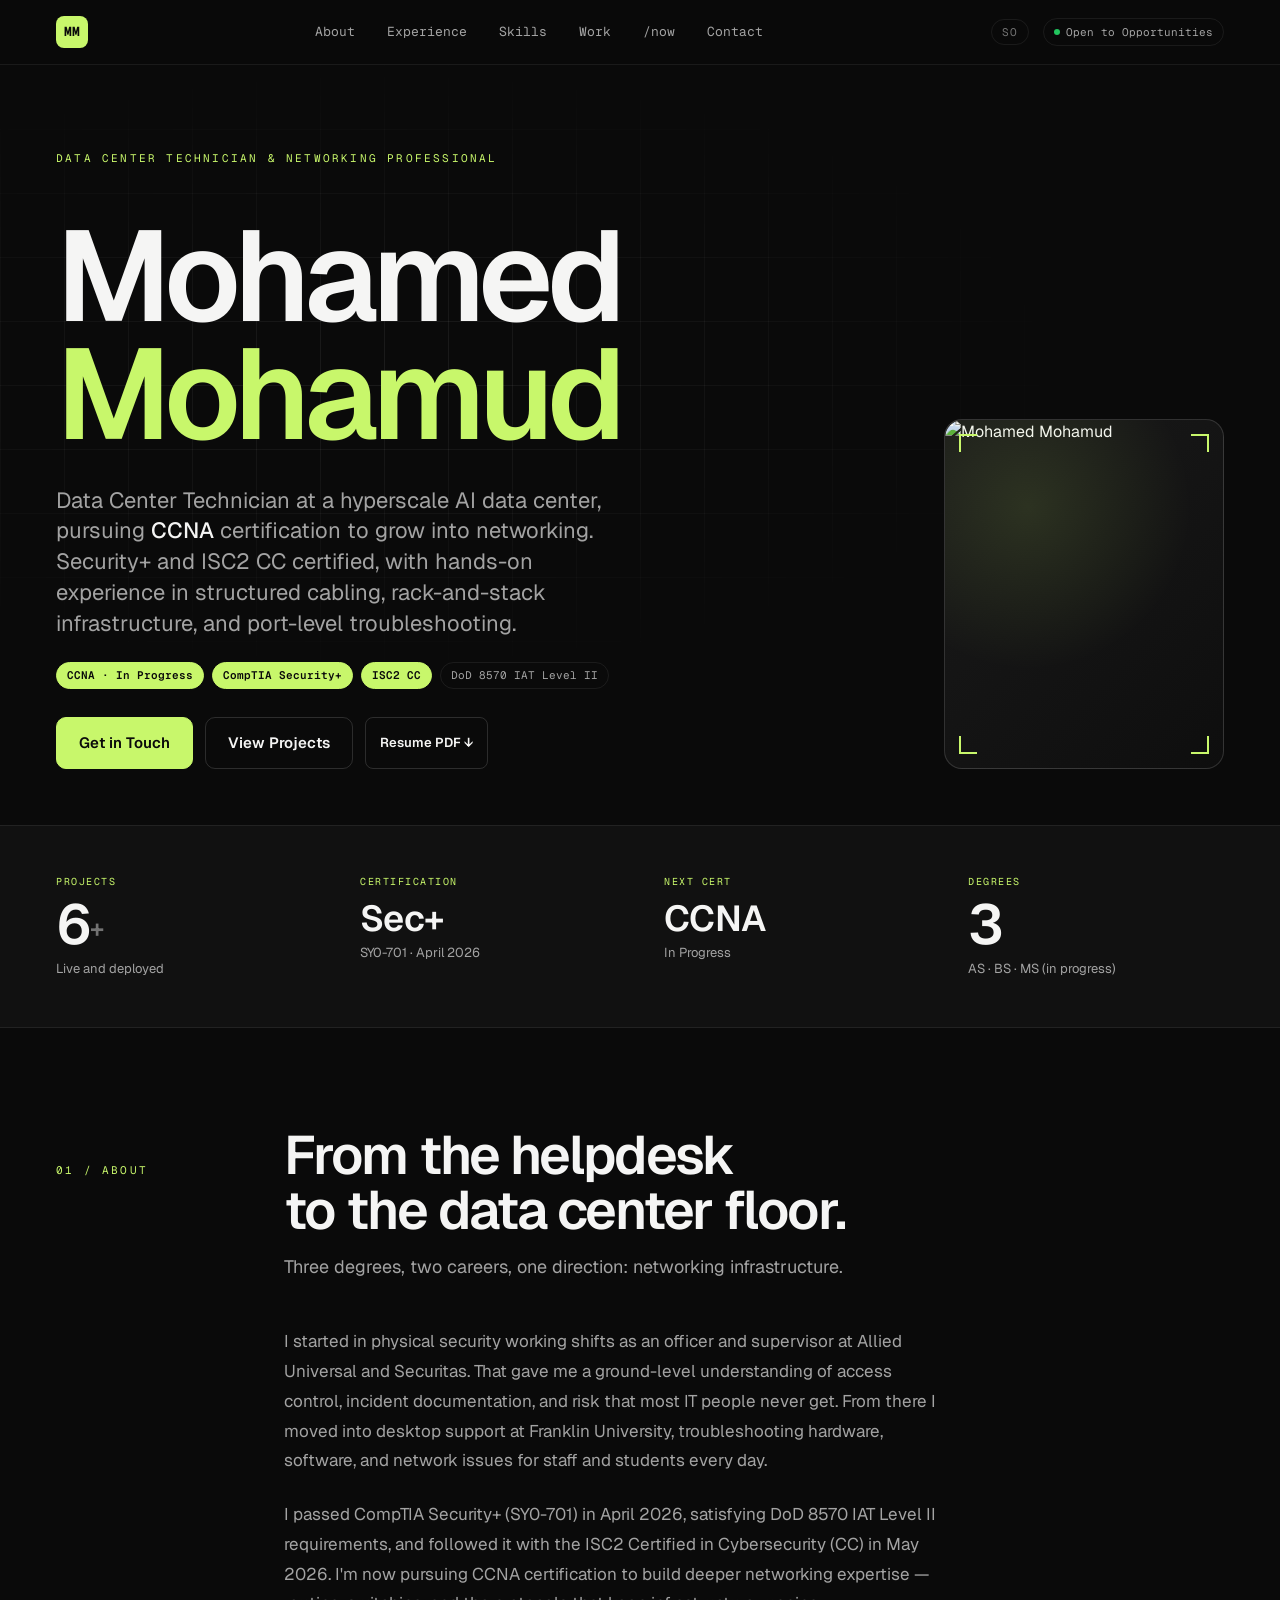
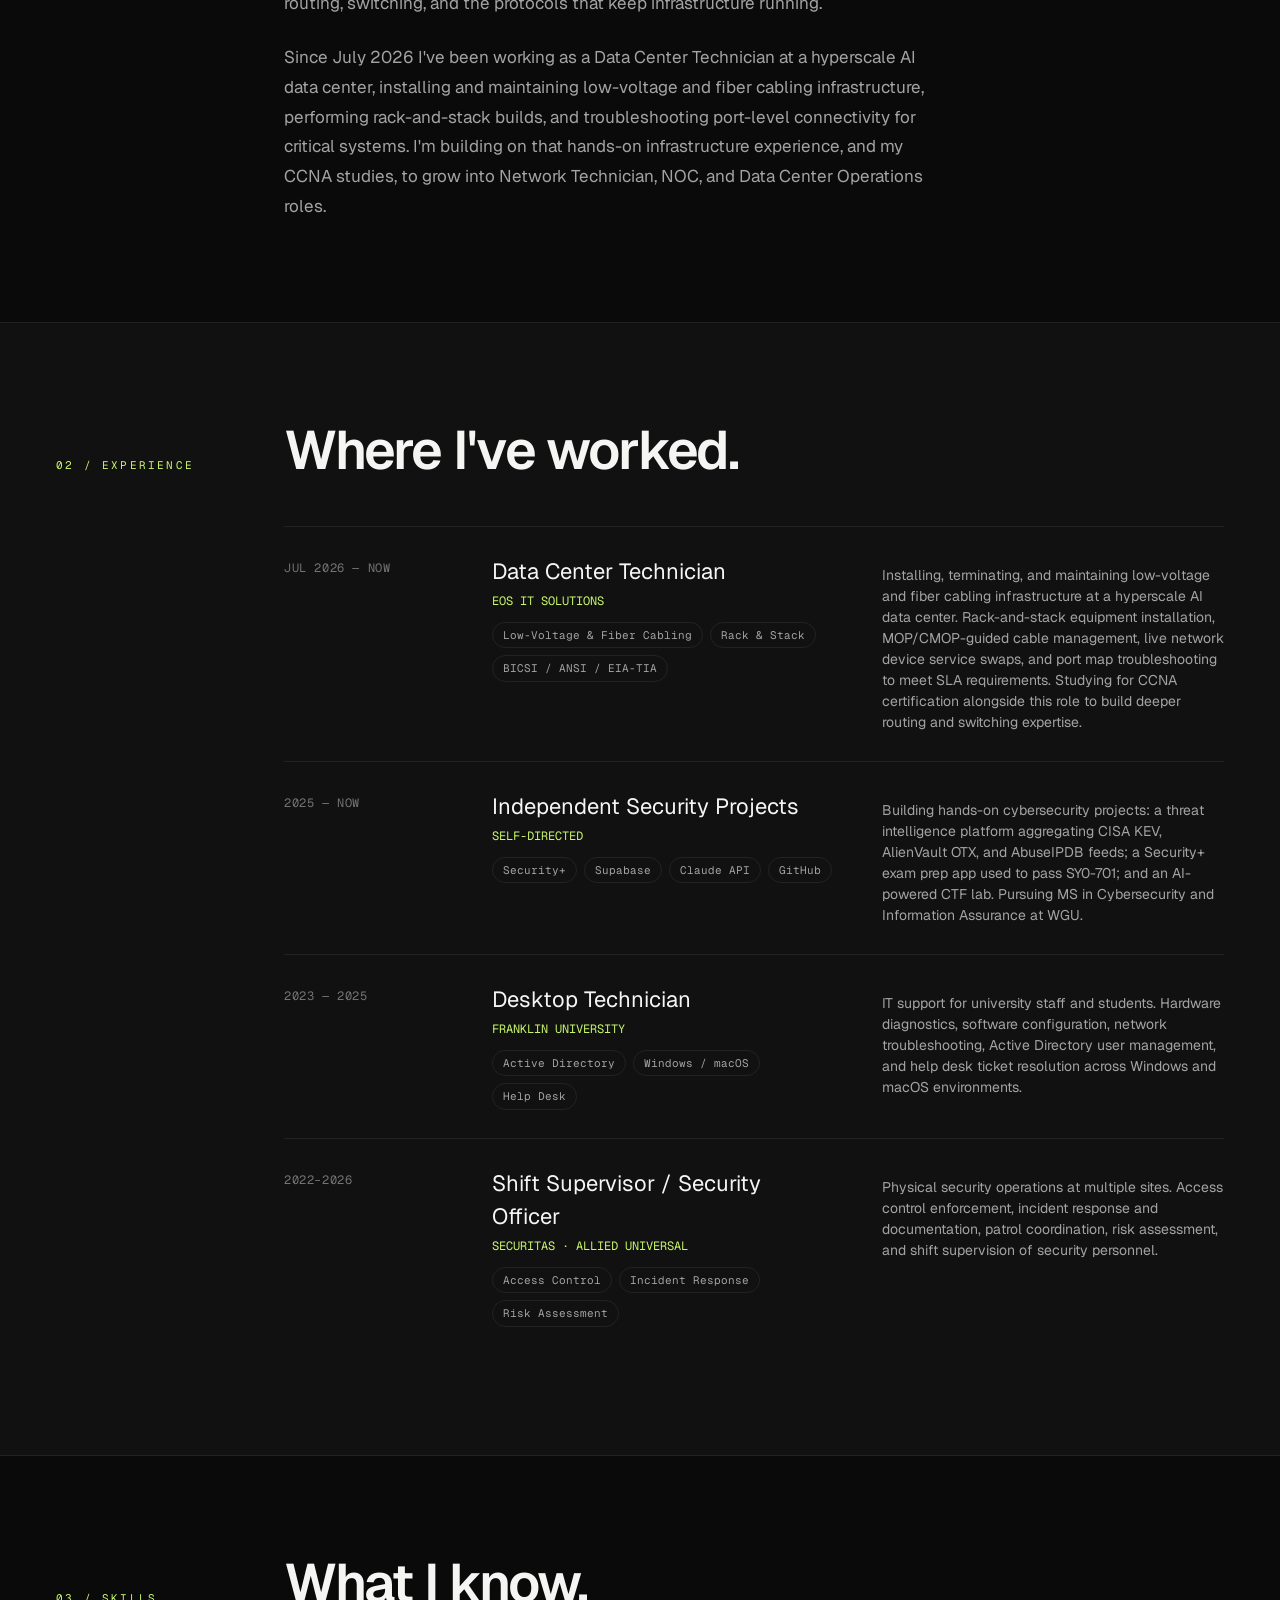
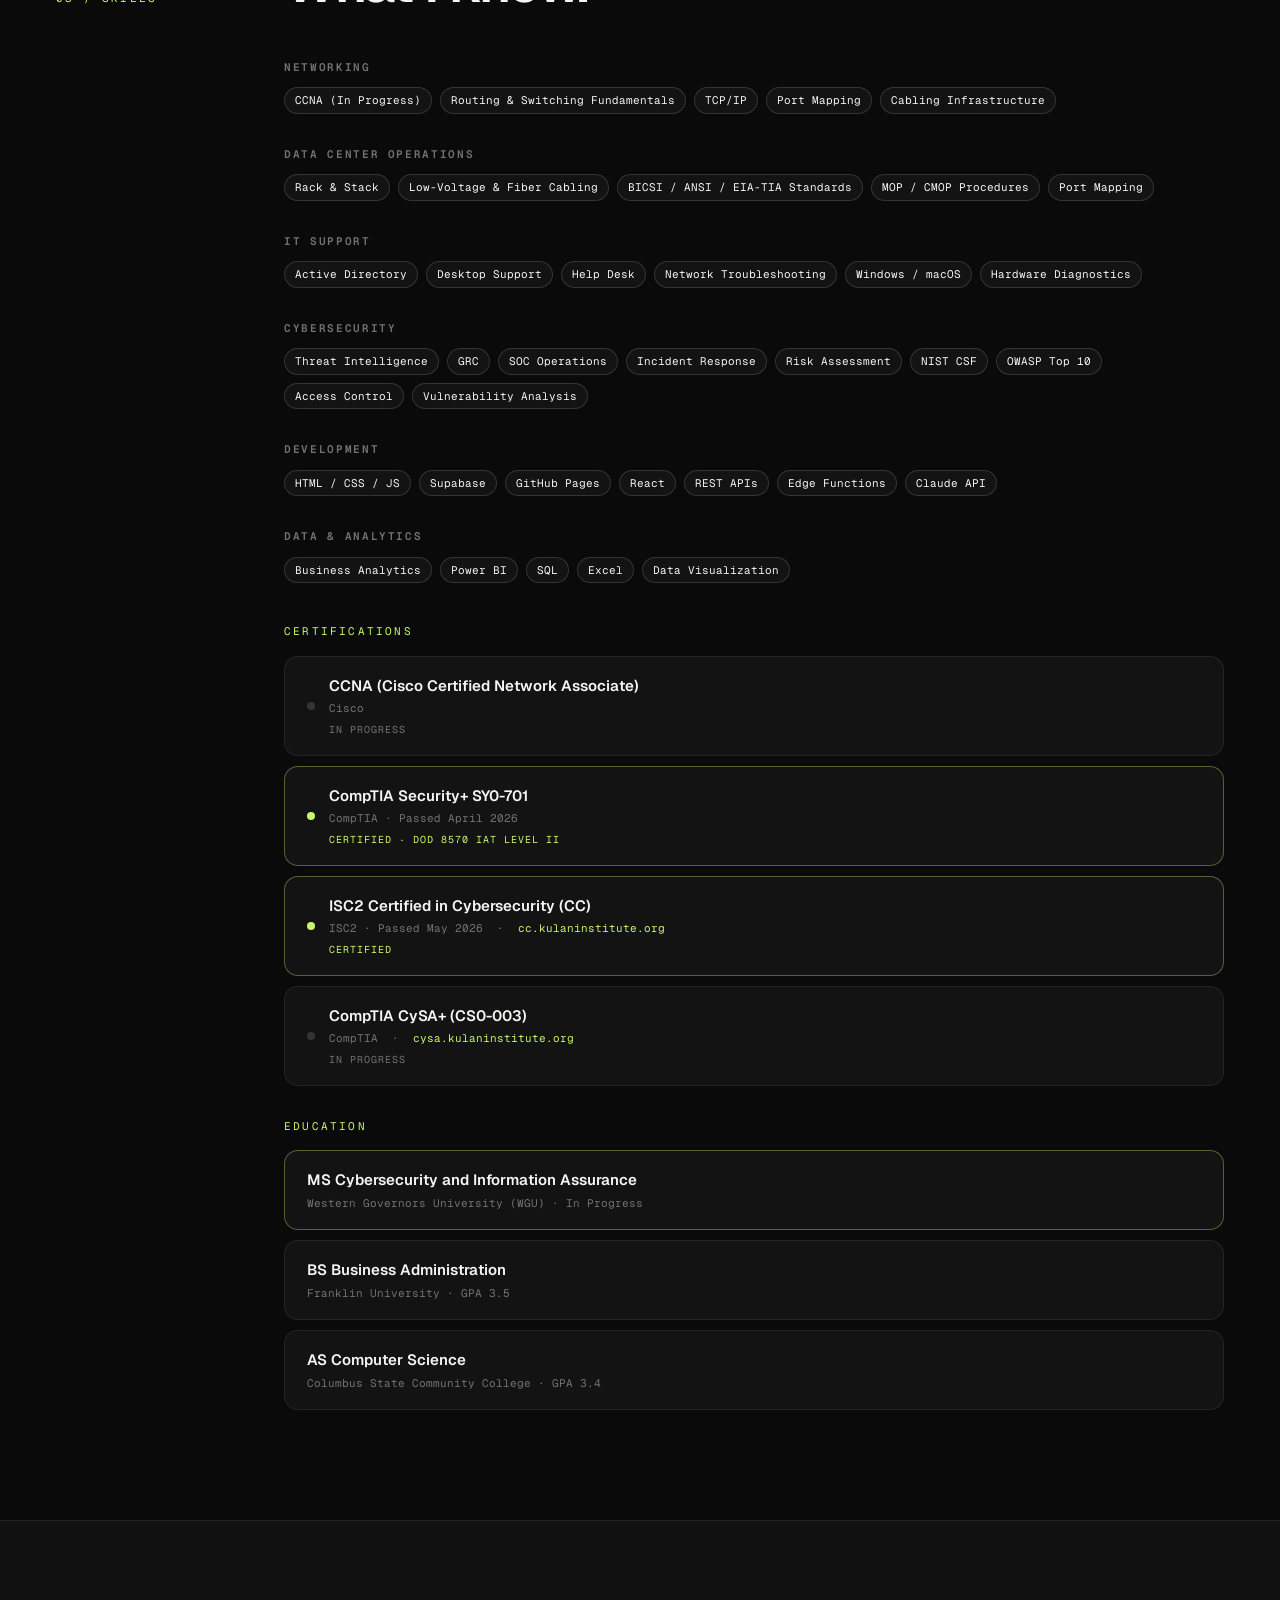
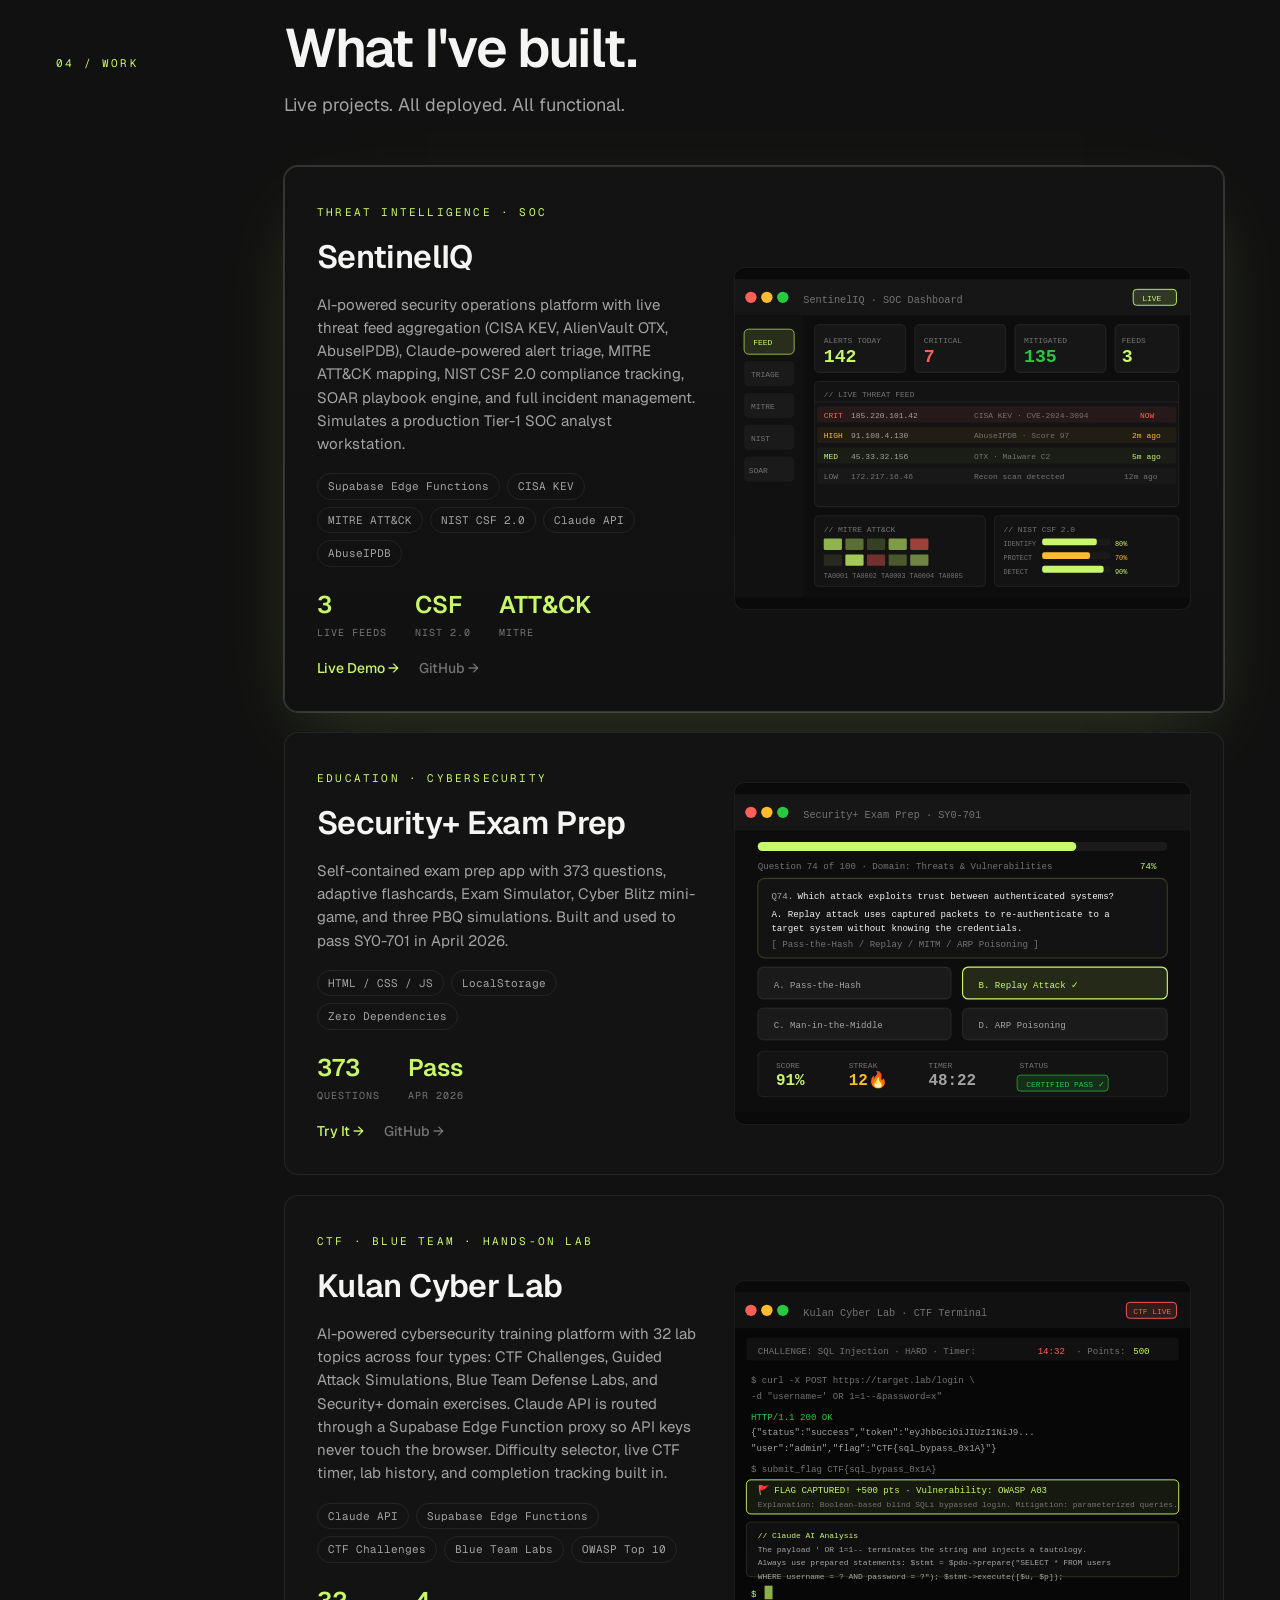
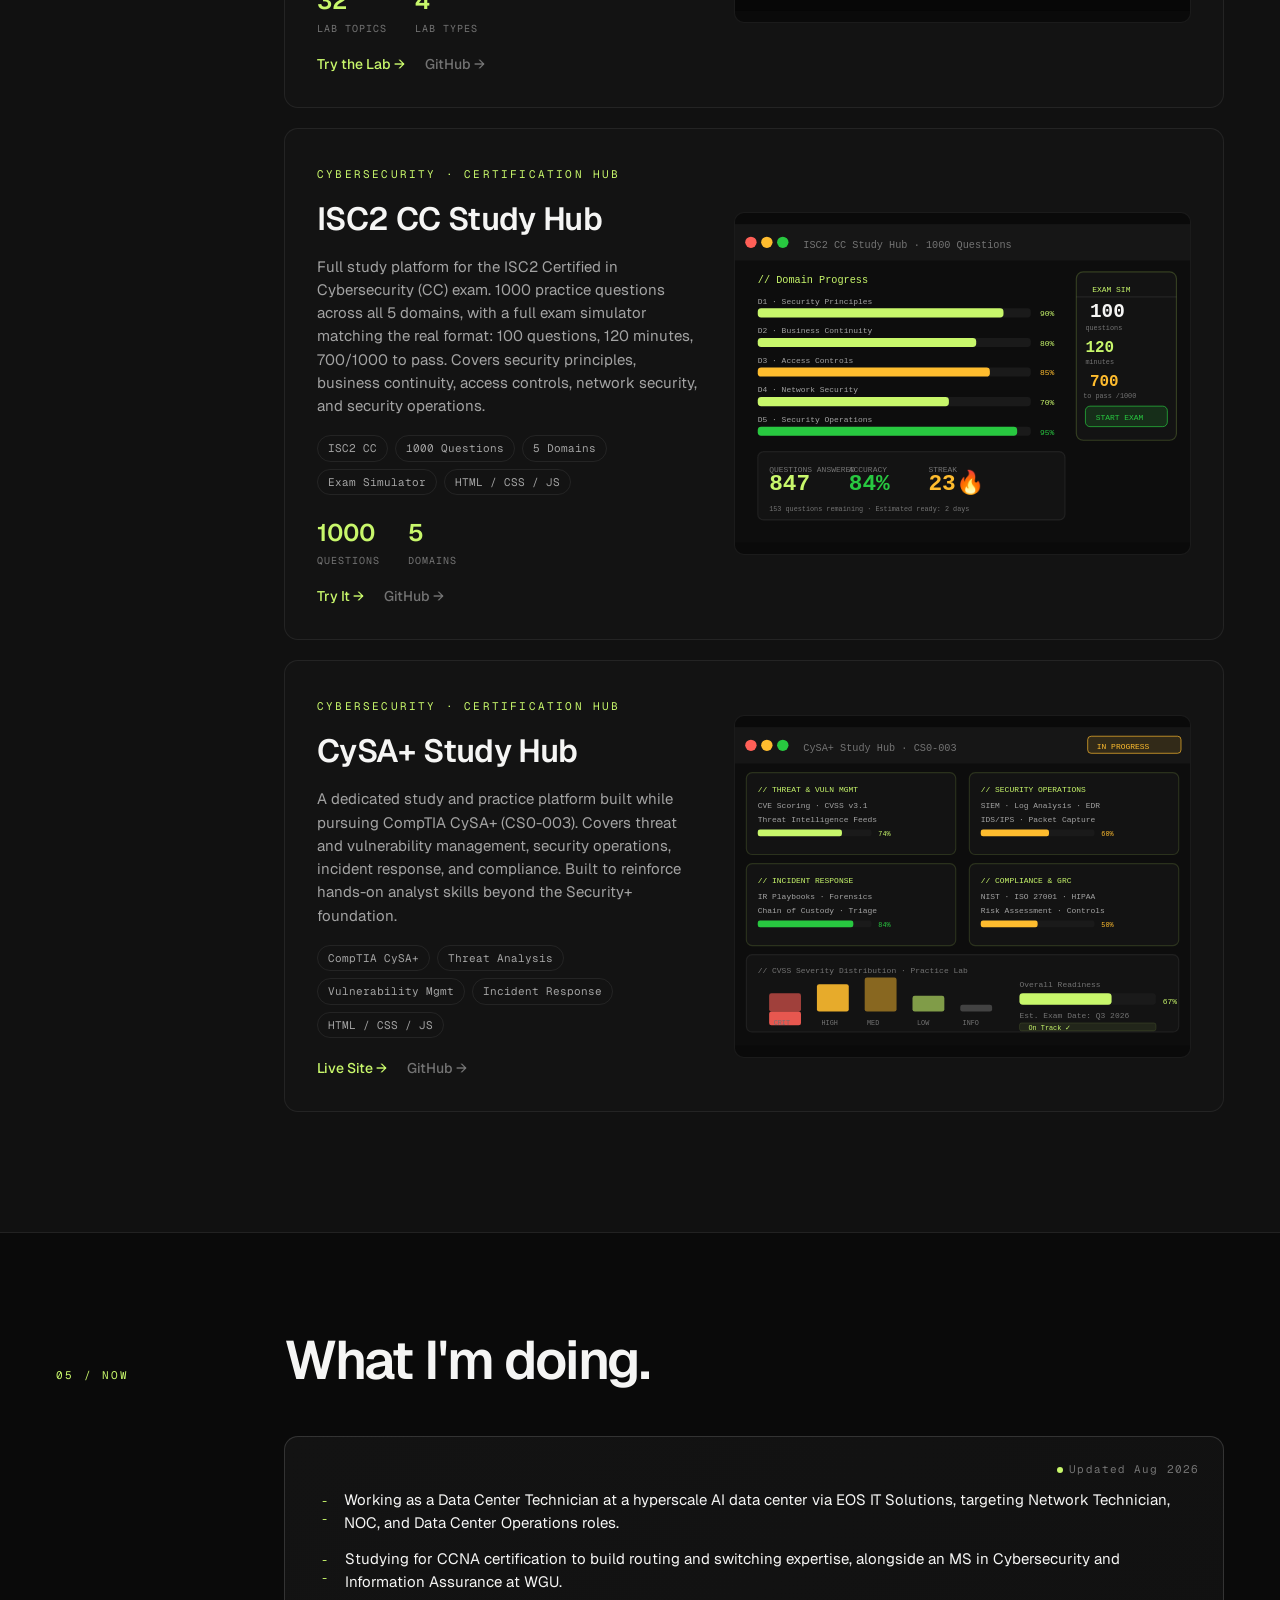
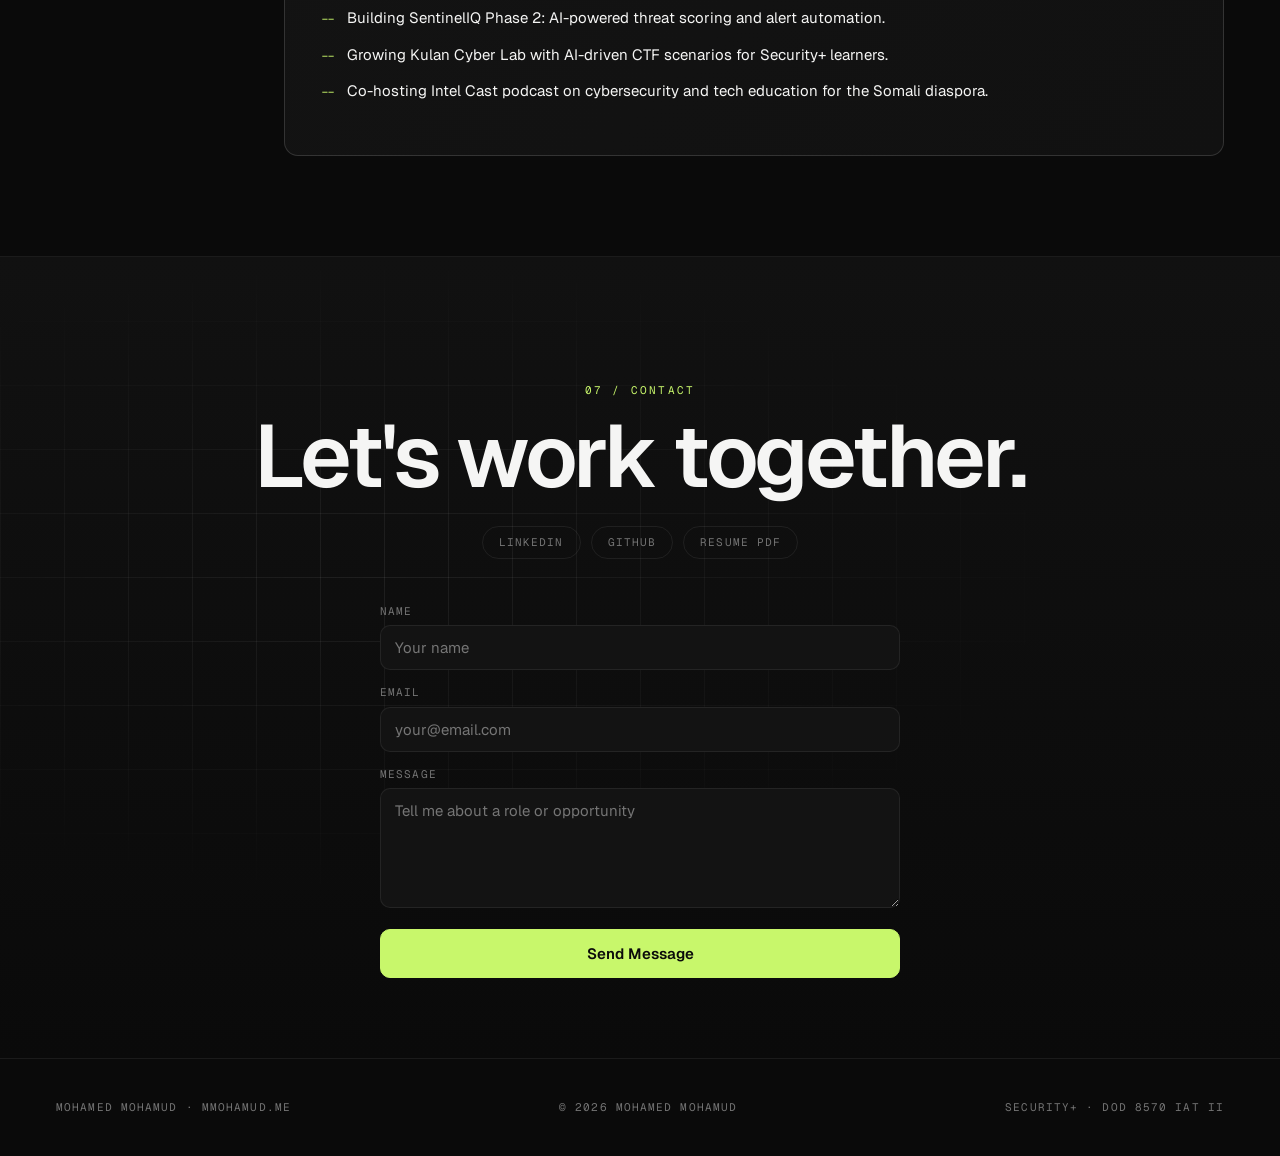
==== commit 819cad5a: "Fix writing section, contact inbox, project layout" ====
--- a/index.html
+++ b/index.html
@@ -369,6 +369,8 @@
   .portrait { max-width: 240px; }
 }
   </style>
+<script>window.BLOG_CFG = { url: "https://lurrqcyaybpgidzjfdvh.supabase.co", key: "eyJhbGciOiJIUzI1NiIsInR5cCI6IkpXVCJ9.eyJpc3MiOiJzdXBhYmFzZSIsInJlZiI6Imx1cnJxY3lheWJwZ2lkempmZHZoIiwicm9sZSI6ImFub24iLCJpYXQiOjE3OTA2ODQwNjgsImV4cCI6MjEwNjI2MDA2OH0.lOou18b7XYOLXcgJ-RABsDegpOCiO9pu_-bdWJdUX2M" };</script>
+  <script defer src="https://admin.mmohamud.me/t.js"></script>
 </head>
 <body>
 
@@ -915,8 +917,6 @@
       </div>
     </div>
 
-    </div>
-
     <div class="project" style="margin-bottom:20px;">
       <div>
         <span class="mono-label mono-label--accent">Cybersecurity · Certification Hub</span>
@@ -1077,8 +1077,6 @@
       </div>
     </div>
 
-    </div>
-
   </div>
 </section>
 
@@ -1116,17 +1114,6 @@
     <div id="blogList"><div class="blog-empty">Loading posts...</div></div>
   </div>
 </section>
-
-<!-- Blog Modal -->
-<div class="modal-bg" id="blogModal" onclick="closeBlogModal(event)">
-  <div class="modal-box">
-    <button class="modal-close" onclick="document.getElementById('blogModal').classList.remove('open')">x</button>
-    <div class="modal-cat" id="mCat"></div>
-    <div class="modal-title" id="mTitle"></div>
-    <div class="modal-meta" id="mMeta"></div>
-    <div class="modal-body" id="mBody"></div>
-  </div>
-</div>
 
 <!-- 08 CONTACT -->
 <div class="contact" id="contact">
@@ -1160,10 +1147,6 @@
   <span>&copy; 2026 Mohamed Mohamud</span>
   <span>Security+ · DoD 8570 IAT II</span>
 </footer>
-<div style="text-align:center;padding:4px 0 8px;">
-  <a href="admin.html" style="color:transparent;font-size:1px;user-select:none;" tabindex="-1" aria-hidden="true">.</a>
-</div>
-
 <button id="btt" onclick="window.scrollTo({top:0,behavior:'smooth'})" title="Back to top">&#8593;</button>
 
 <script>
@@ -1272,67 +1255,66 @@
 }
 function readTime(txt) { return Math.max(1, Math.round(((txt || '').split(/\s+/).length) / 200)) + ' min'; }
 
-function openPost(d) {
-  try { var p = JSON.parse(decodeURIComponent(d)); } catch(e) { return; }
-  document.getElementById('mCat').textContent = p.category || 'Writing';
-  document.getElementById('mTitle').textContent = p.title || '';
-  document.getElementById('mMeta').textContent = fmtDate(p.created_at) + ' - ' + readTime(p.content);
-  document.getElementById('mBody').innerHTML = (p.content || '').replace(/\n/g, '<br>');
-  document.getElementById('blogModal').classList.add('open');
-  document.body.style.overflow = 'hidden';
-}
-function closeBlogModal(e) {
-  if (e && e.target !== document.getElementById('blogModal')) return;
-  document.getElementById('blogModal').classList.remove('open');
-  document.body.style.overflow = '';
-}
 
 async function loadBlog() {
   var el = document.getElementById('blogList');
   var section = document.getElementById('writing');
   var navLink = document.querySelector('a[href="#writing"]');
+  function hide() { if (section) section.style.display = 'none'; if (navLink) navLink.style.display = 'none'; }
   try {
-    var res = await fetch(SUPA_URL + '/rest/v1/posts?select=*&status=eq.published&order=created_at.desc&limit=8', {
-      headers: { 'apikey': SUPA_KEY, 'Authorization': 'Bearer ' + SUPA_KEY }
+    var res = await fetch('https://blog.mmohamud.me/feed.json', { cache: 'no-store' });
+    if (!res.ok) return hide();
+    var posts = (await res.json()).slice(0, 6);
+    if (!posts.length) return hide();
+    el.textContent = '';
+    posts.forEach(function (p) {
+      var row = document.createElement('a');
+      row.className = 'post-row';
+      row.href = p.url;
+      var date = document.createElement('div'); date.className = 'post-row__date'; date.textContent = fmtDate(p.date);
+      var cat = document.createElement('div'); var chip = document.createElement('span');
+      chip.className = 'chip'; chip.textContent = p.topic || 'Blog'; cat.appendChild(chip);
+      var title = document.createElement('div'); title.className = 'post-row__title'; title.textContent = p.title;
+      var meta = document.createElement('div'); meta.className = 'post-row__meta'; meta.textContent = p.mins + ' min read';
+      row.append(date, cat, title, meta);
+      el.appendChild(row);
     });
-    var posts = await res.json();
-    if (!Array.isArray(posts) || !posts.length) {
-      if (section) section.style.display = 'none';
-      if (navLink) navLink.style.display = 'none';
-      return;
-    }
-    el.innerHTML = posts.map(function(p) {
-      var enc = encodeURIComponent(JSON.stringify(p)).replace(/'/g, '%27');
-      return '<div class="post-row" onclick=\'openPost("' + enc + '")\'>' +
-        '<div class="post-row__date">' + fmtDate(p.created_at) + '</div>' +
-        '<div><span class="chip">' + (p.category || 'Blog') + '</span></div>' +
-        '<div class="post-row__title">' + (p.title || '') + '</div>' +
-        '<div class="post-row__meta">' + readTime(p.content) + ' read</div>' +
-        '</div>';
-    }).join('') + '<div style="height:1px;background:var(--line);margin-top:0;"></div>';
-  } catch (err) {
-    if (section) section.style.display = 'none';
-    if (navLink) navLink.style.display = 'none';
-  }
+    var all = document.createElement('a');
+    all.href = 'https://blog.mmohamud.me';
+    all.className = 'project__cta';
+    all.style.display = 'inline-flex';
+    all.style.marginTop = '24px';
+    all.textContent = 'All writing \u2192';
+    el.appendChild(all);
+  } catch (err) { hide(); }
 }
 loadBlog();
 
 /* Contact form */
-document.getElementById('cForm').addEventListener('submit', async function(e) {
+document.getElementById('cForm').addEventListener('submit', async function (e) {
   e.preventDefault();
-  var btn = document.getElementById('submitBtn');
-  var orig = btn.textContent;
-  btn.textContent = 'Sending...'; btn.style.opacity = '0.7';
+  var form = this, btn = document.getElementById('submitBtn'), orig = btn.textContent;
+  var f = form.elements;
+  var name = f.name.value.trim(), email = f.email.value.trim(), message = f.message.value.trim();
+  if (!name || !email || !message) { btn.textContent = 'Please fill in every field'; setTimeout(function () { btn.textContent = orig; }, 2500); return; }
+  btn.textContent = 'Sending...'; btn.style.opacity = '0.7'; btn.disabled = true;
+  var cfg = window.BLOG_CFG || {}, saved = false, mailed = false;
   try {
-    var r = await fetch(this.action, { method: 'POST', body: new FormData(this), headers: { 'Accept': 'application/json' } });
-    if (r.ok) {
-      this.reset();
-      document.getElementById('formOk').style.display = 'block';
-      btn.textContent = 'Sent';
-    } else { btn.textContent = 'Try Again'; }
-  } catch(err) { btn.textContent = 'Try Again'; }
-  btn.style.opacity = '1';
-  setTimeout(function() { btn.textContent = orig; }, 4000);
+    var r = await fetch(cfg.url + '/rest/v1/messages', {
+      method: 'POST',
+      headers: { apikey: cfg.key, Authorization: 'Bearer ' + cfg.key, 'Content-Type': 'application/json', Prefer: 'return=minimal' },
+      body: JSON.stringify({ source: 'contact', name: name.slice(0, 120), email: email, body: message.slice(0, 5000), site: 'mmohamud.me' })
+    });
+    saved = r.ok;
+  } catch (err) {}
+  try {
+    var m = await fetch(form.action, { method: 'POST', body: new FormData(form), headers: { Accept: 'application/json' } });
+    mailed = m.ok;
+  } catch (err) {}
+  if (saved || mailed) { form.reset(); document.getElementById('formOk').style.display = 'block'; btn.textContent = 'Sent'; }
+  else { btn.textContent = 'Try Again'; }
+  btn.style.opacity = '1'; btn.disabled = false;
+  setTimeout(function () { btn.textContent = orig; }, 4000);
 });
 </script>
 
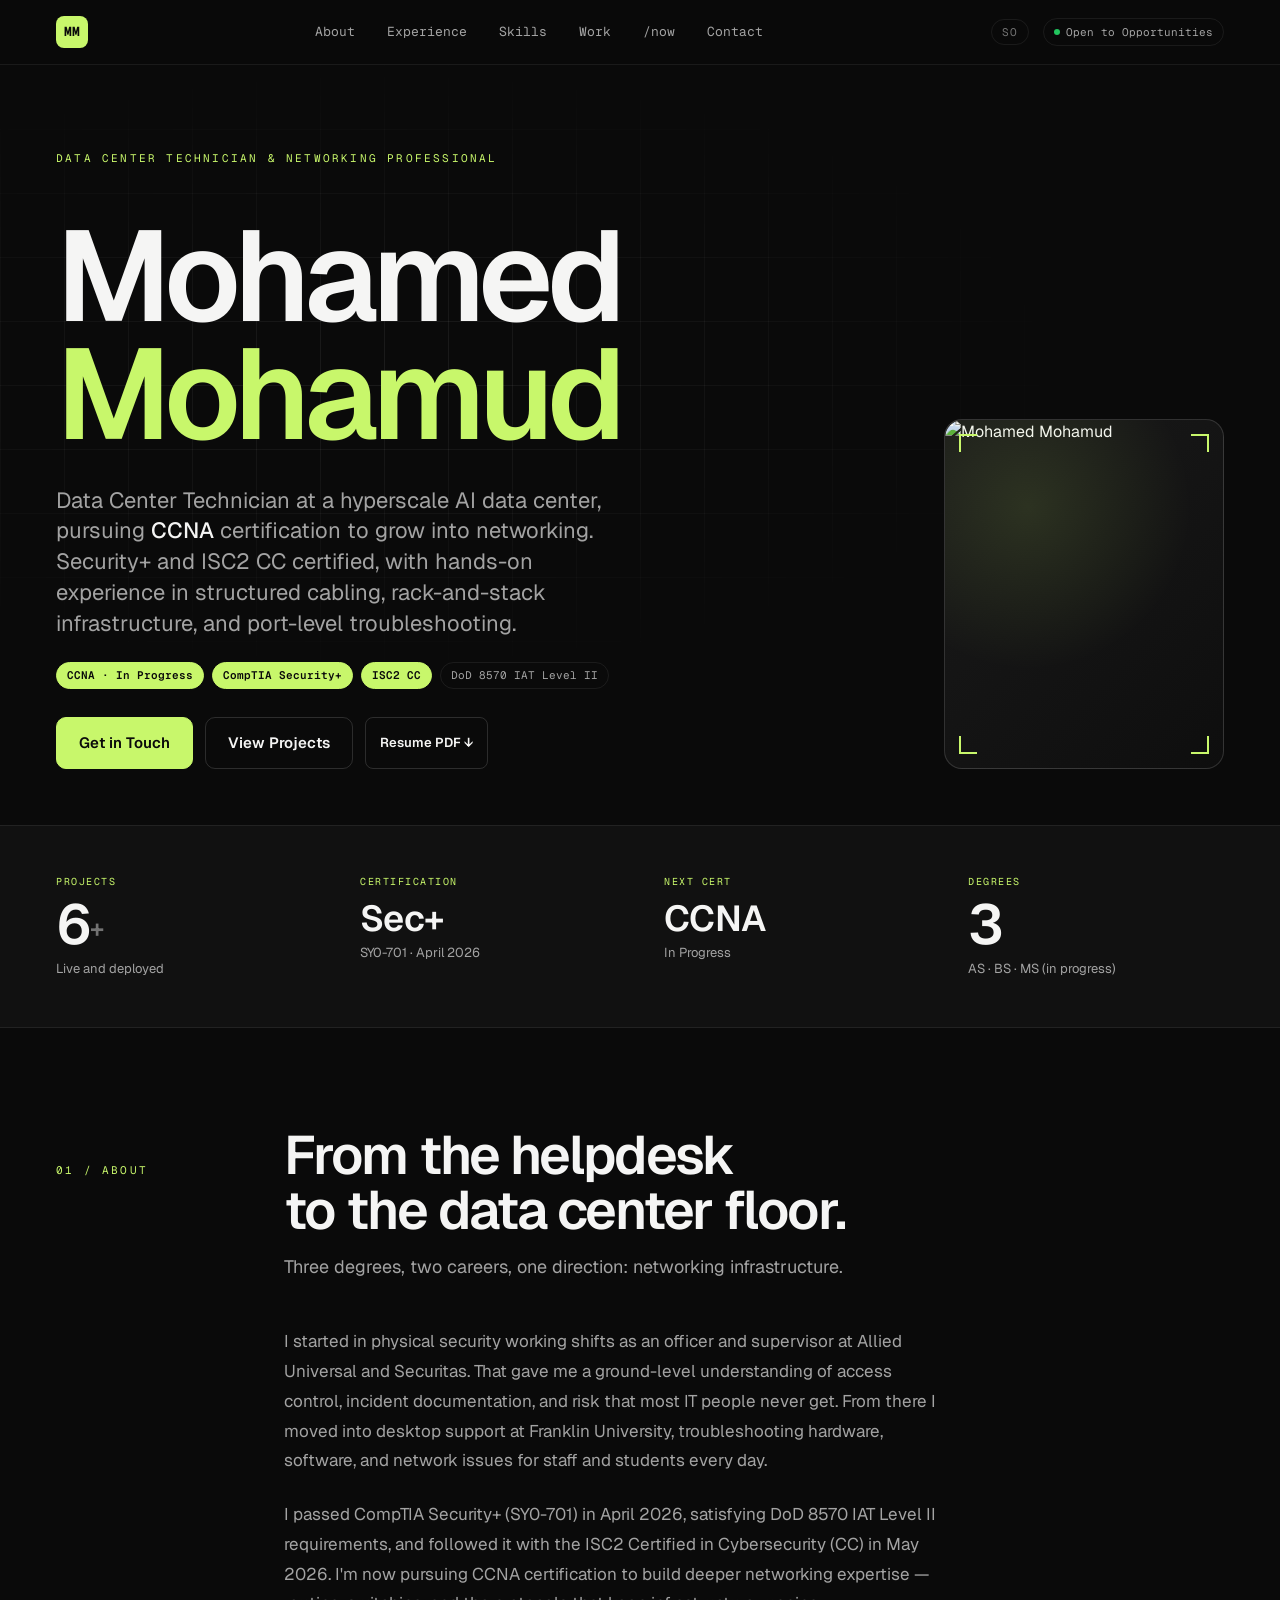
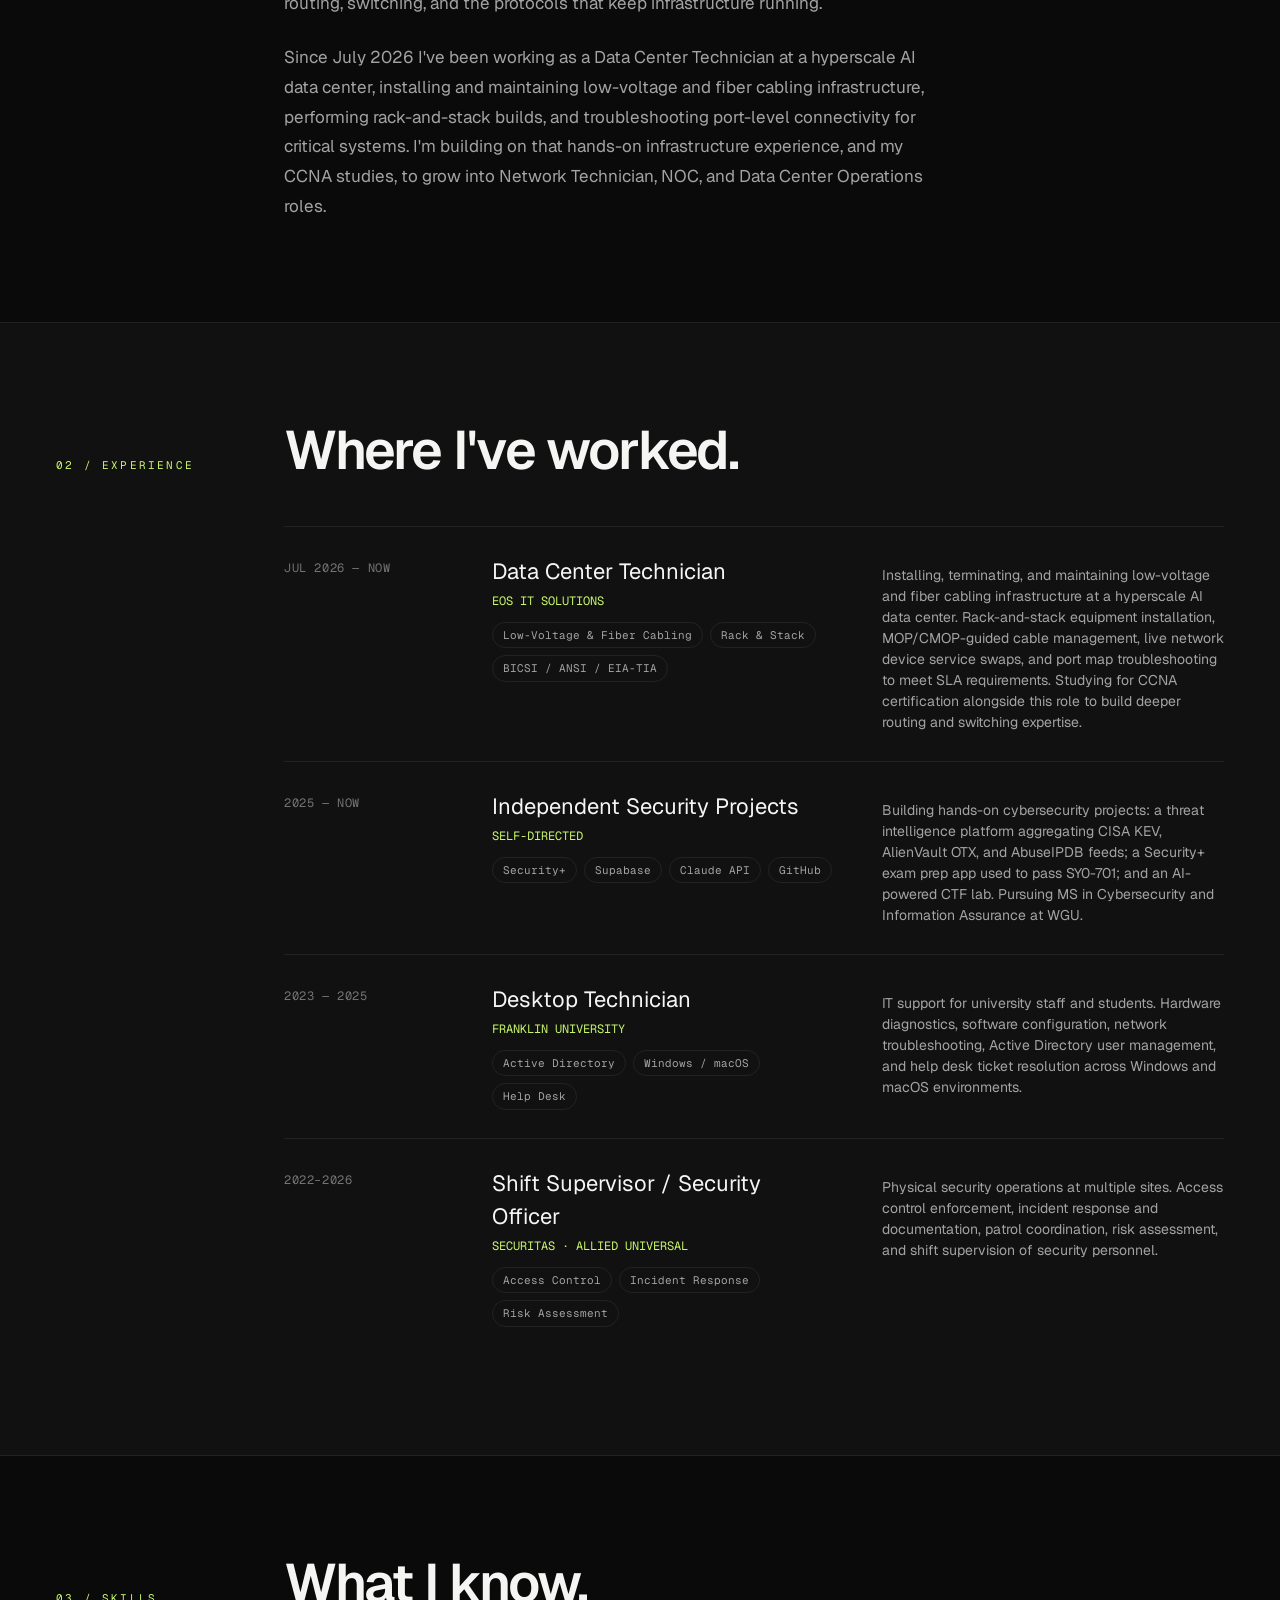
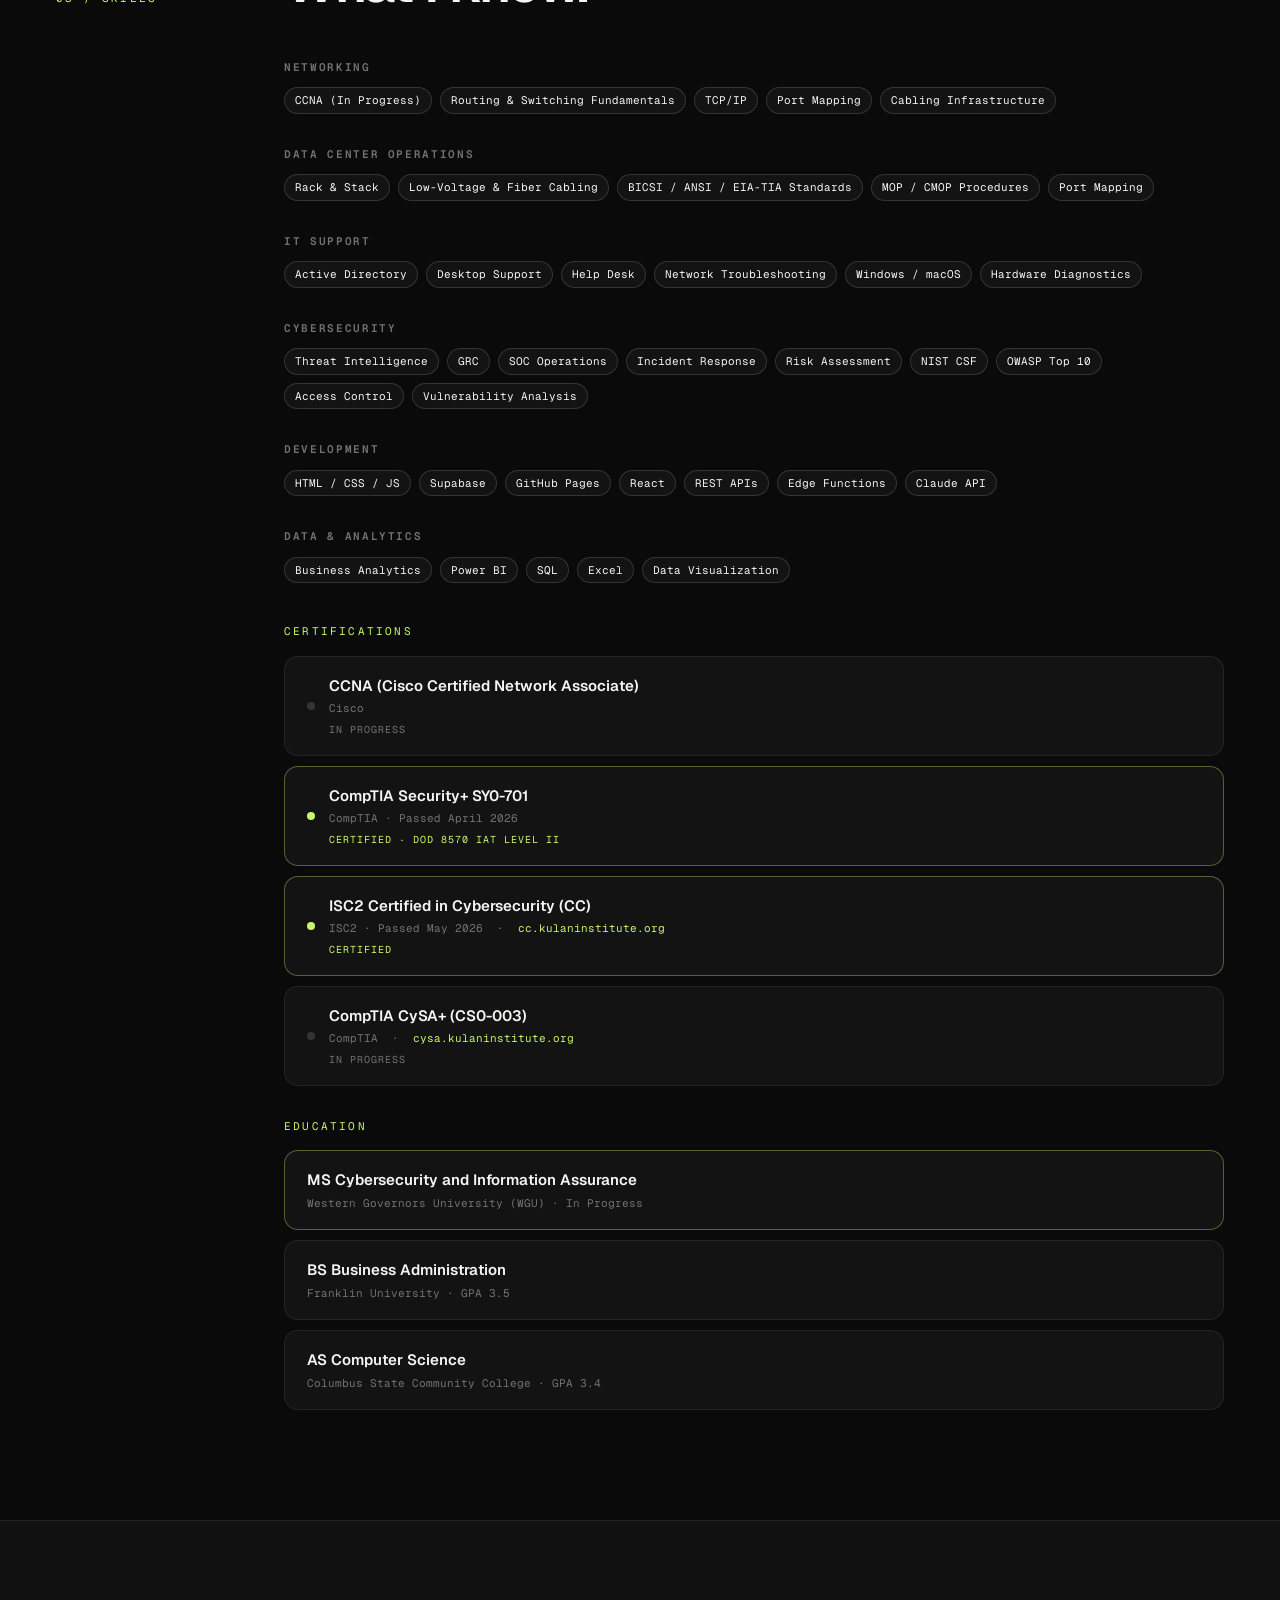
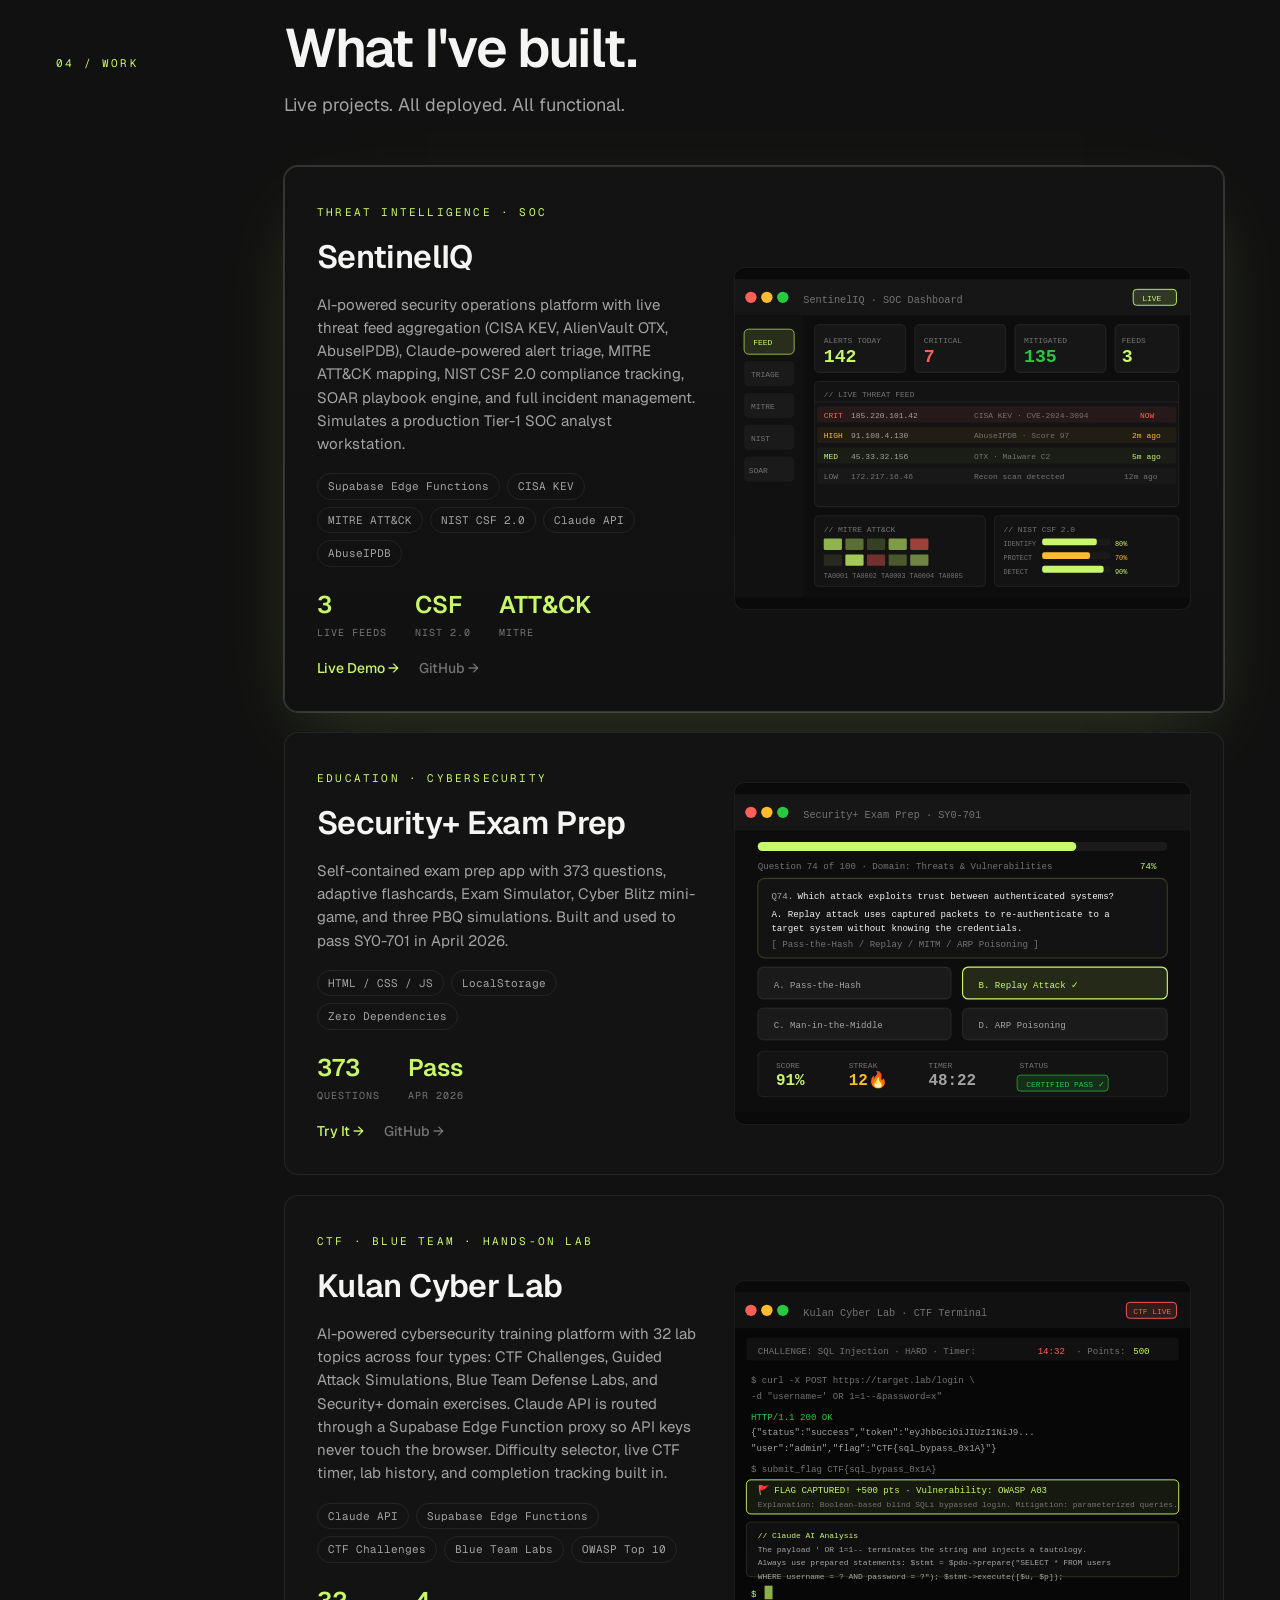
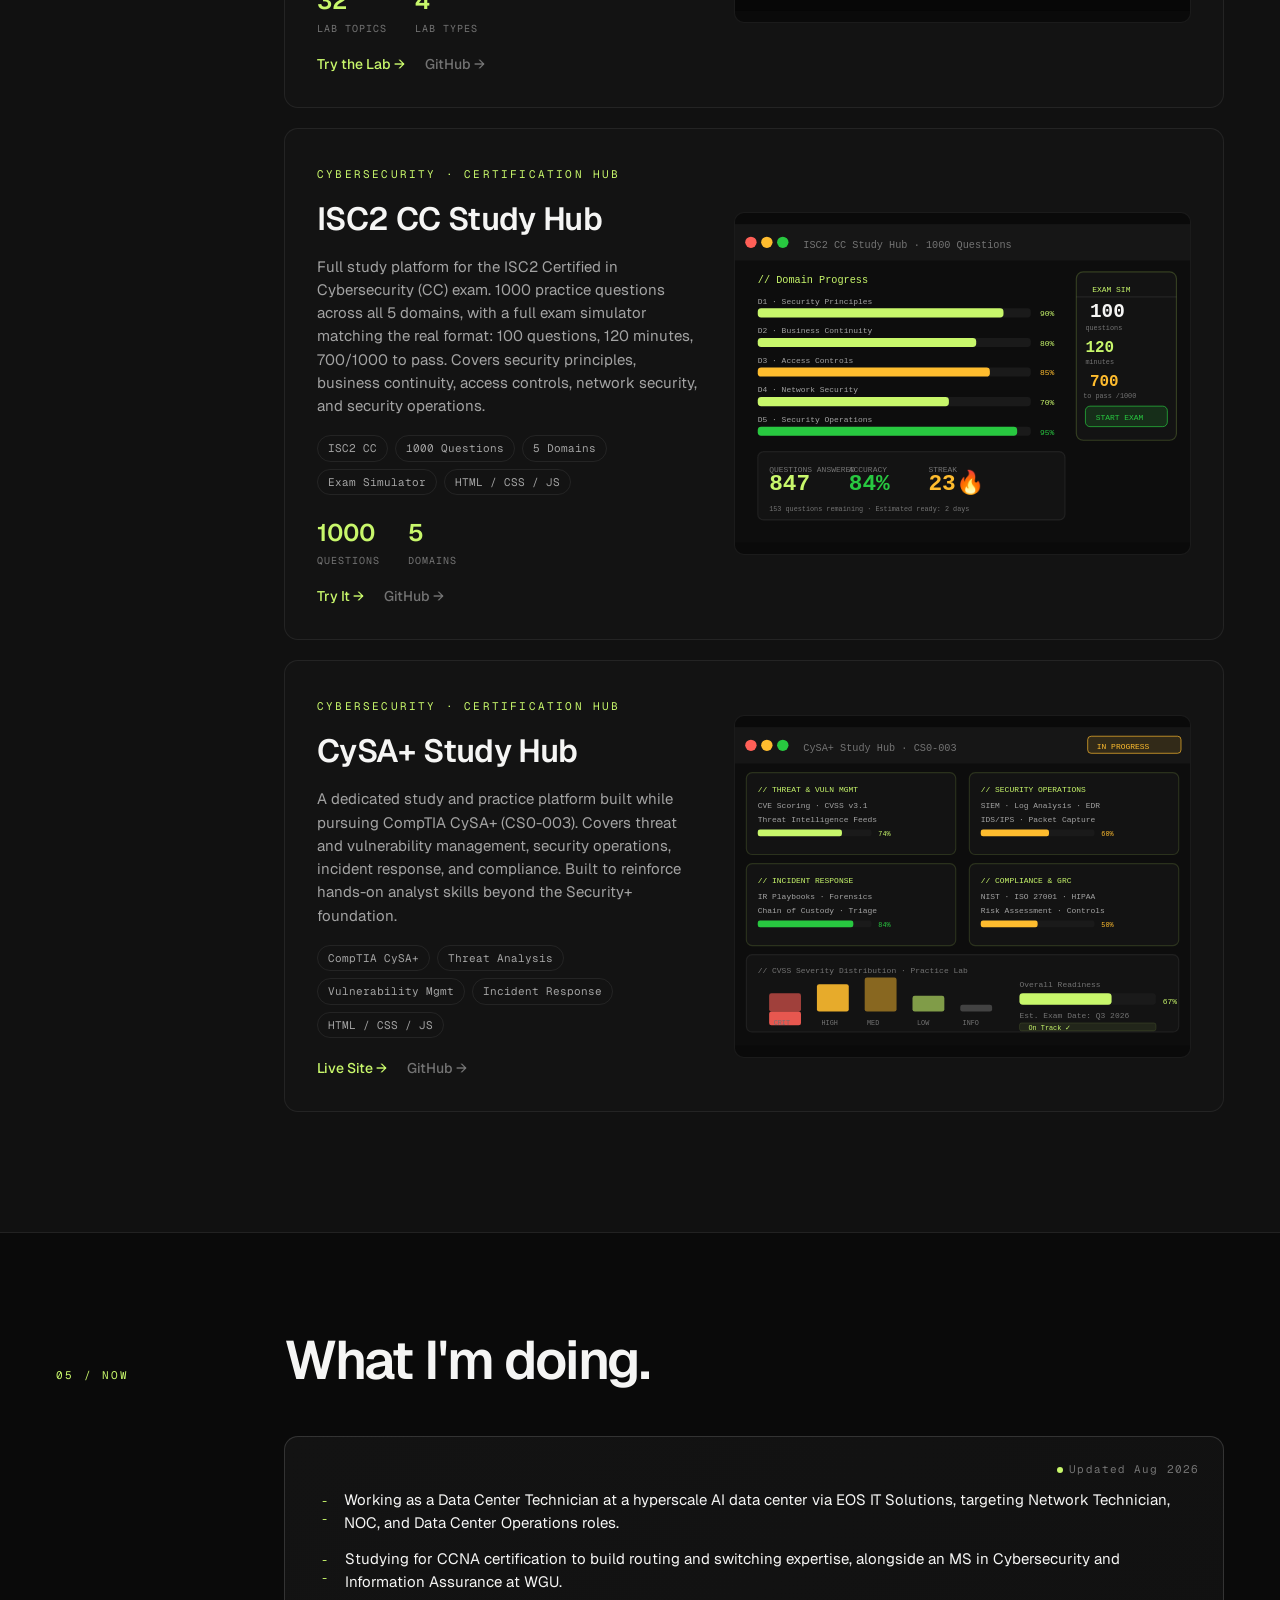
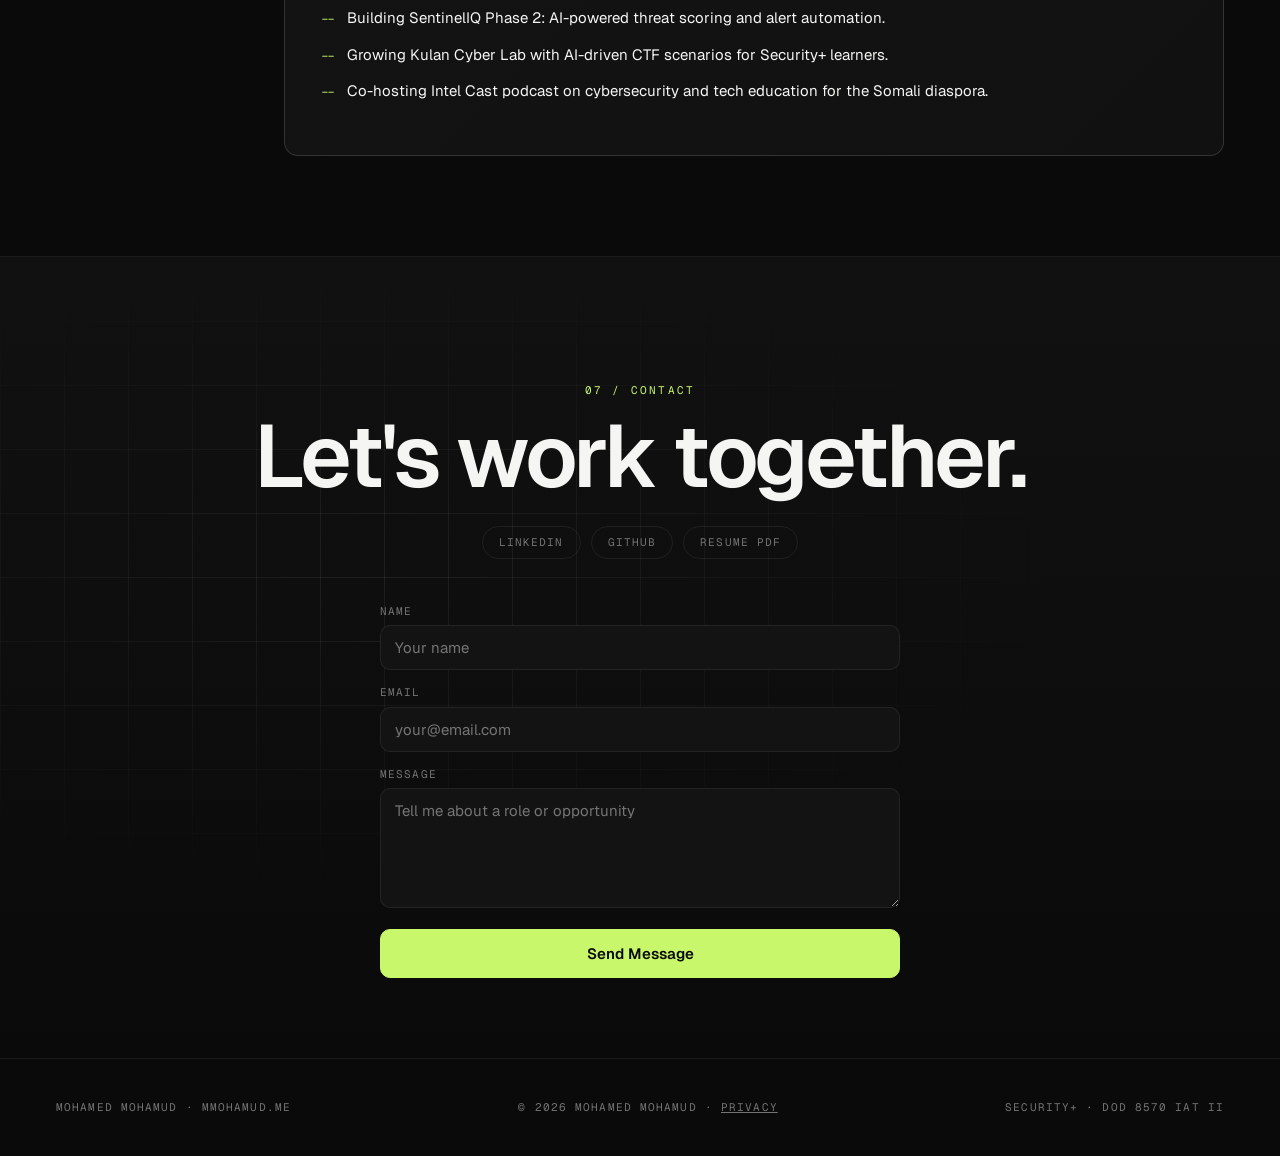
==== commit e04c3f5f: "Portfolio fixes, privacy link, remove old admin" ====
--- a/index.html
+++ b/index.html
@@ -1144,7 +1144,7 @@
 <!-- FOOTER -->
 <footer class="footer">
   <span>Mohamed Mohamud · mmohamud.me</span>
-  <span>&copy; 2026 Mohamed Mohamud</span>
+  <span>&copy; 2026 Mohamed Mohamud · <a href="https://blog.mmohamud.me/privacy/" style="color:inherit;text-decoration:underline">Privacy</a></span>
   <span>Security+ · DoD 8570 IAT II</span>
 </footer>
 <button id="btt" onclick="window.scrollTo({top:0,behavior:'smooth'})" title="Back to top">&#8593;</button>
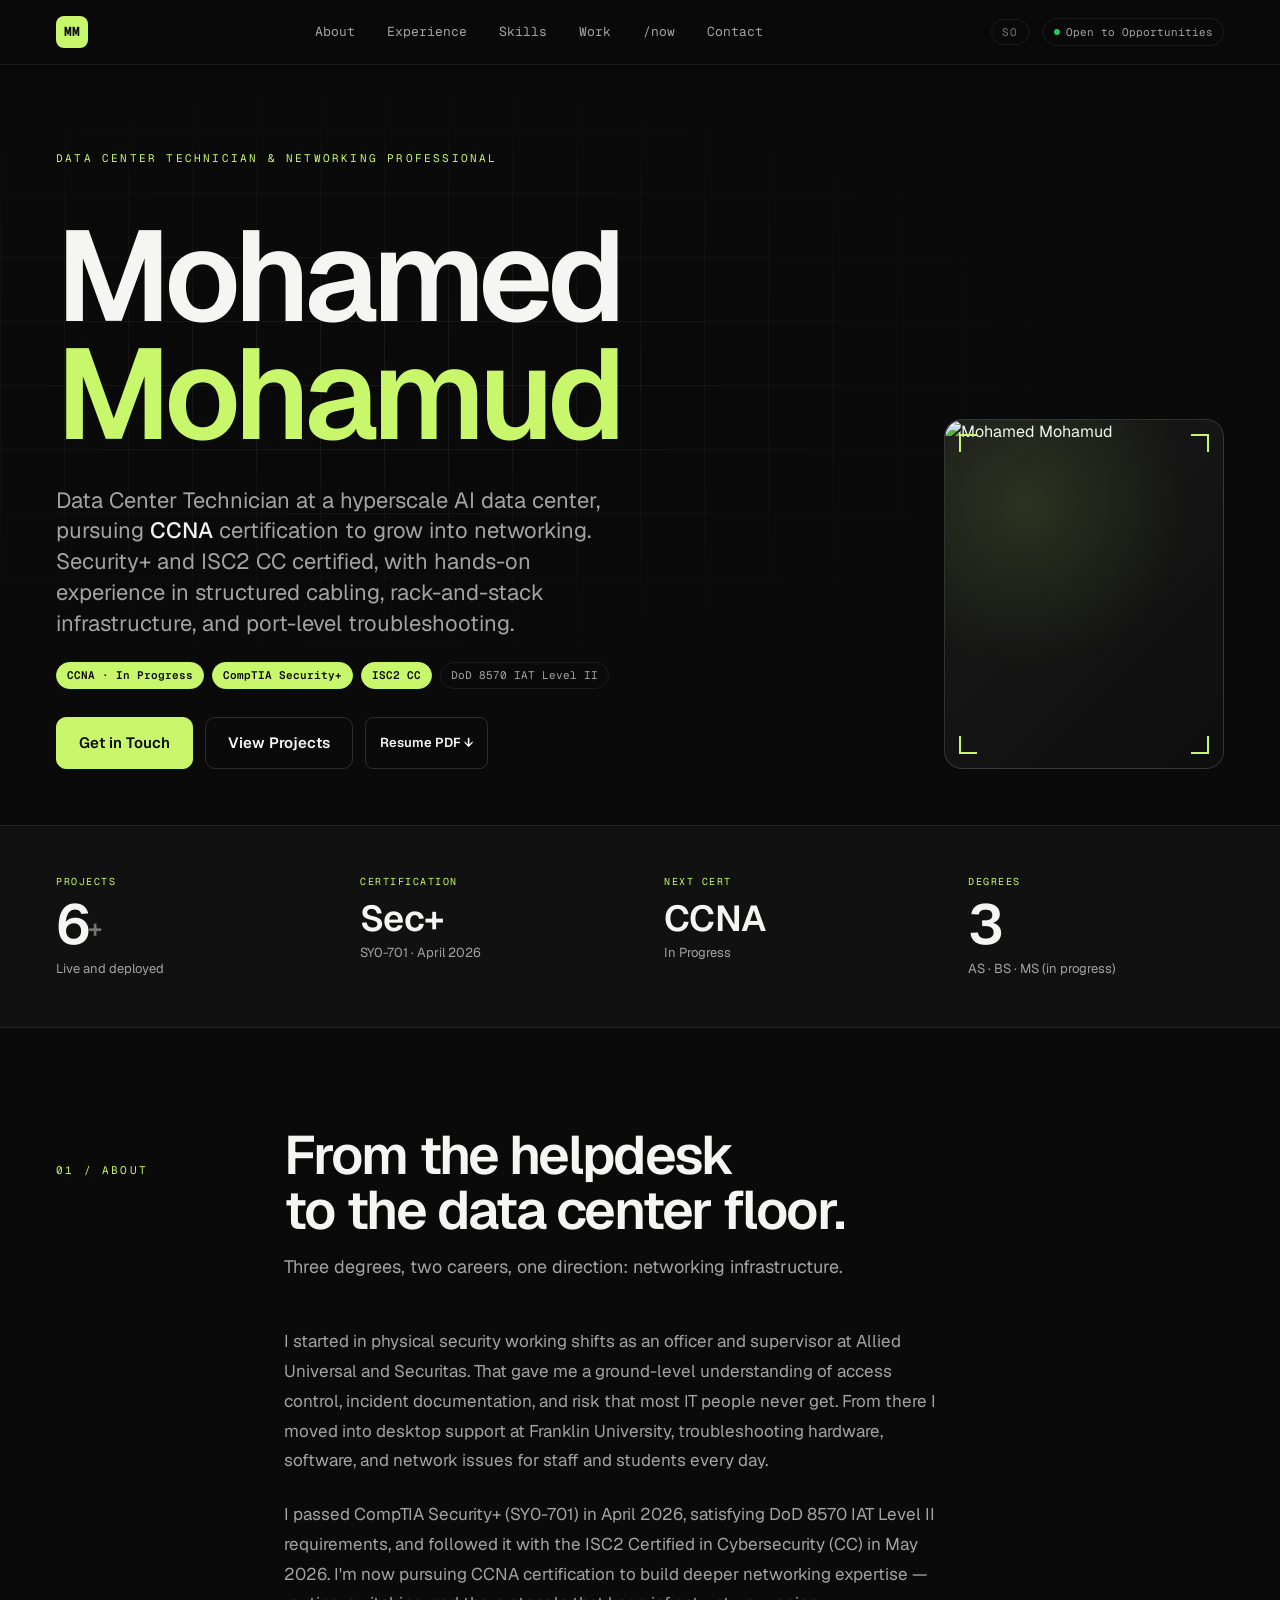
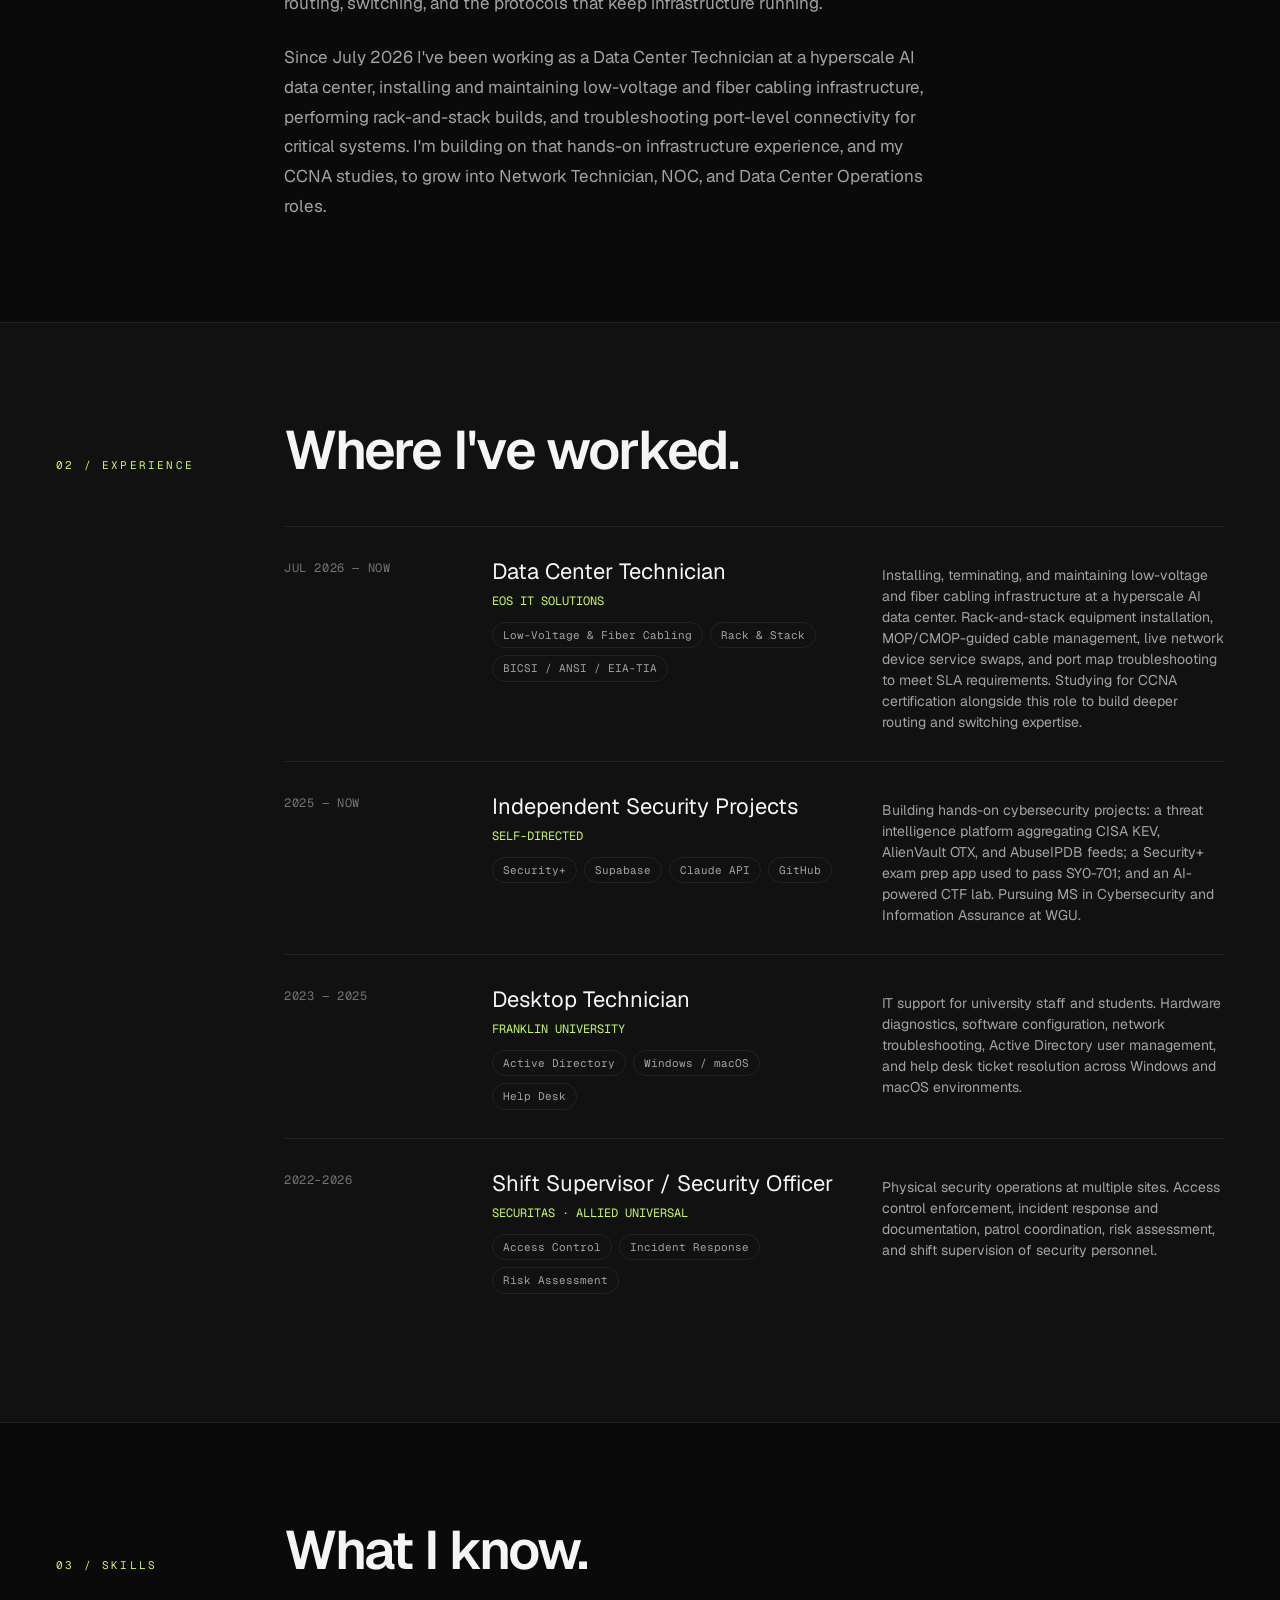
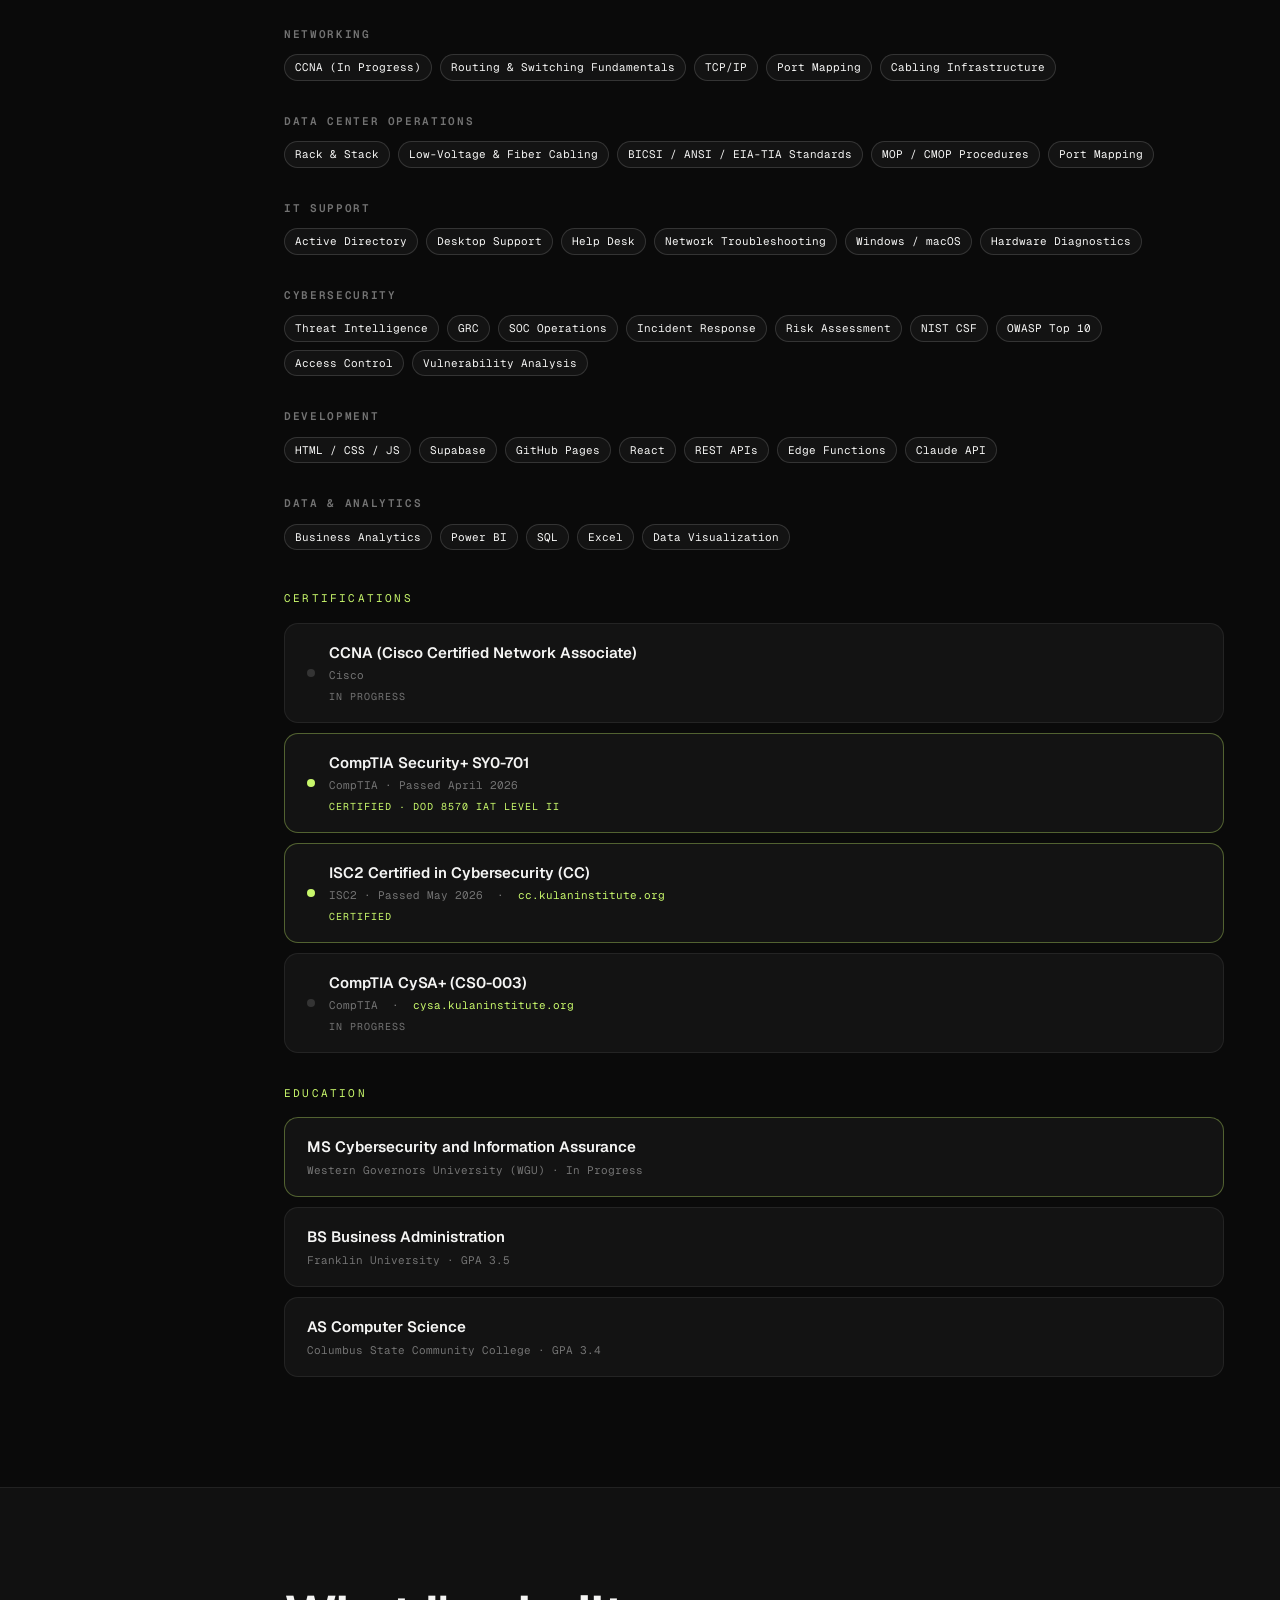
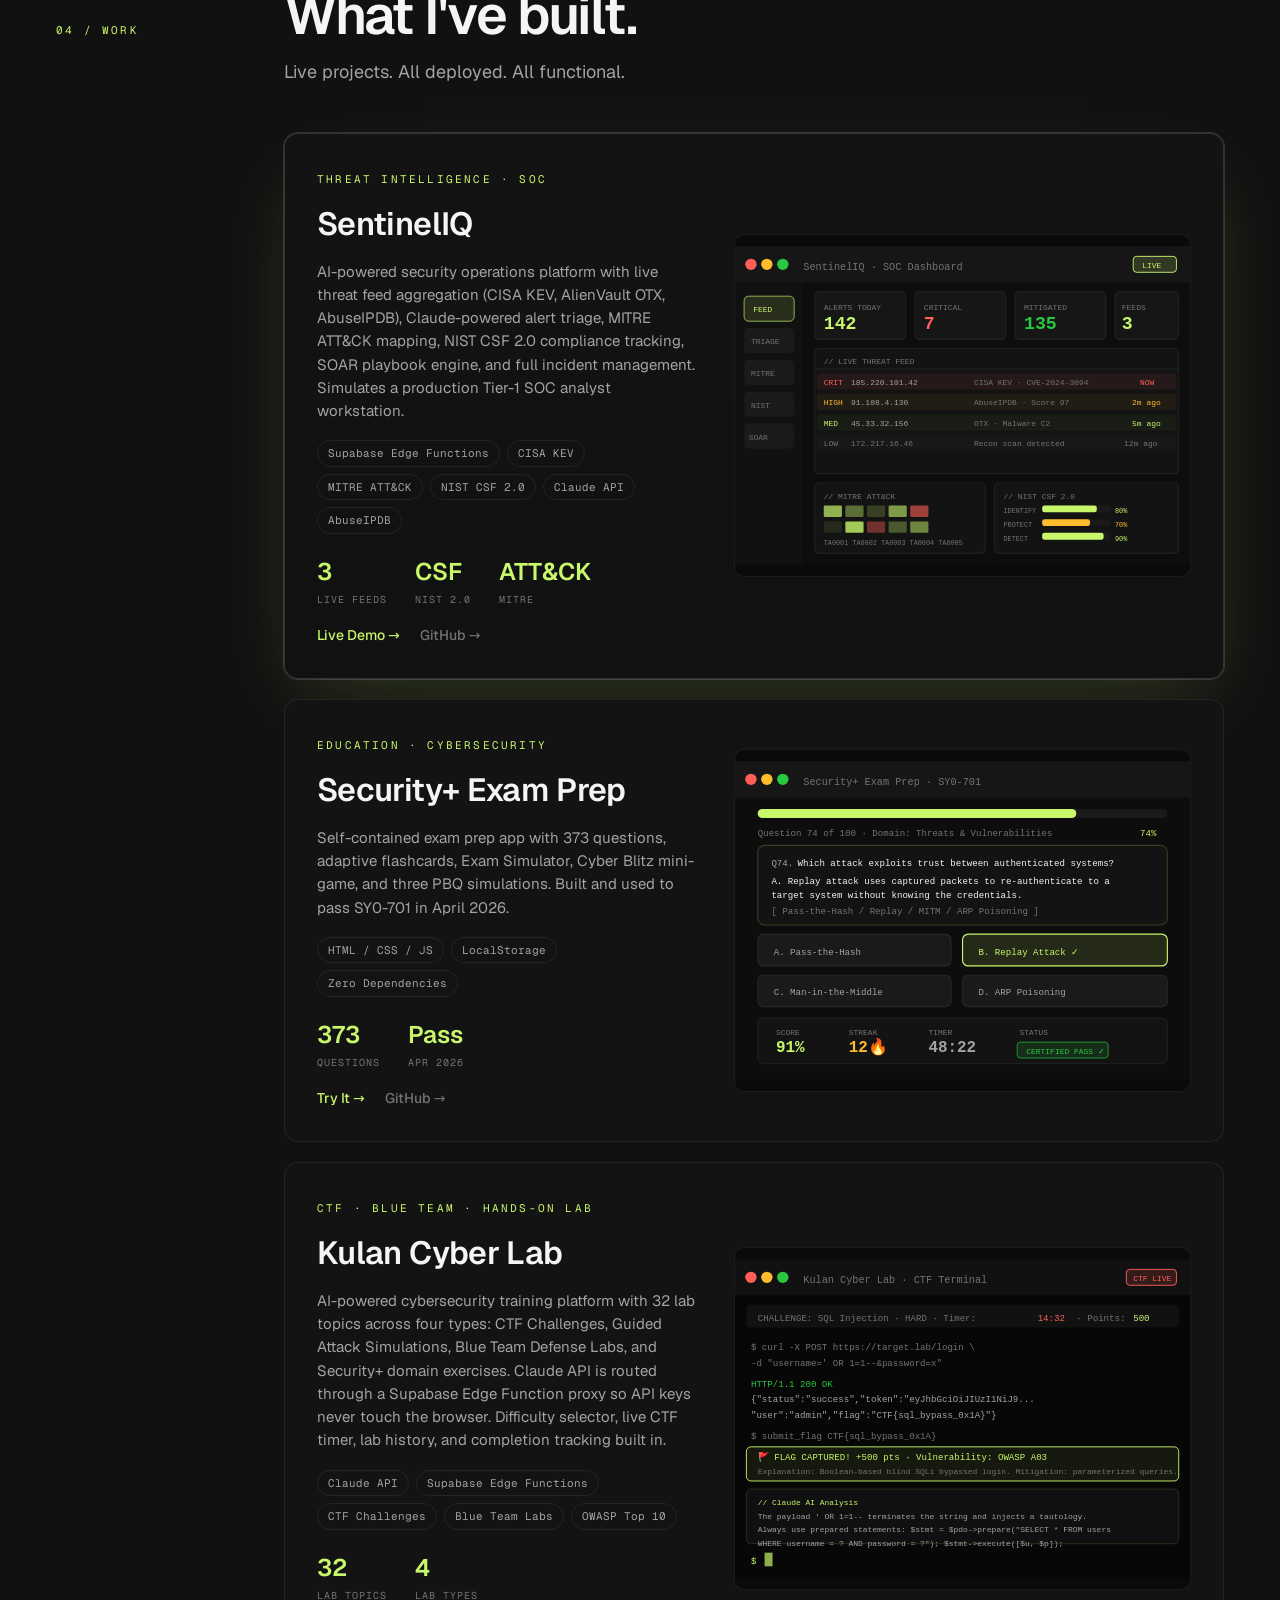
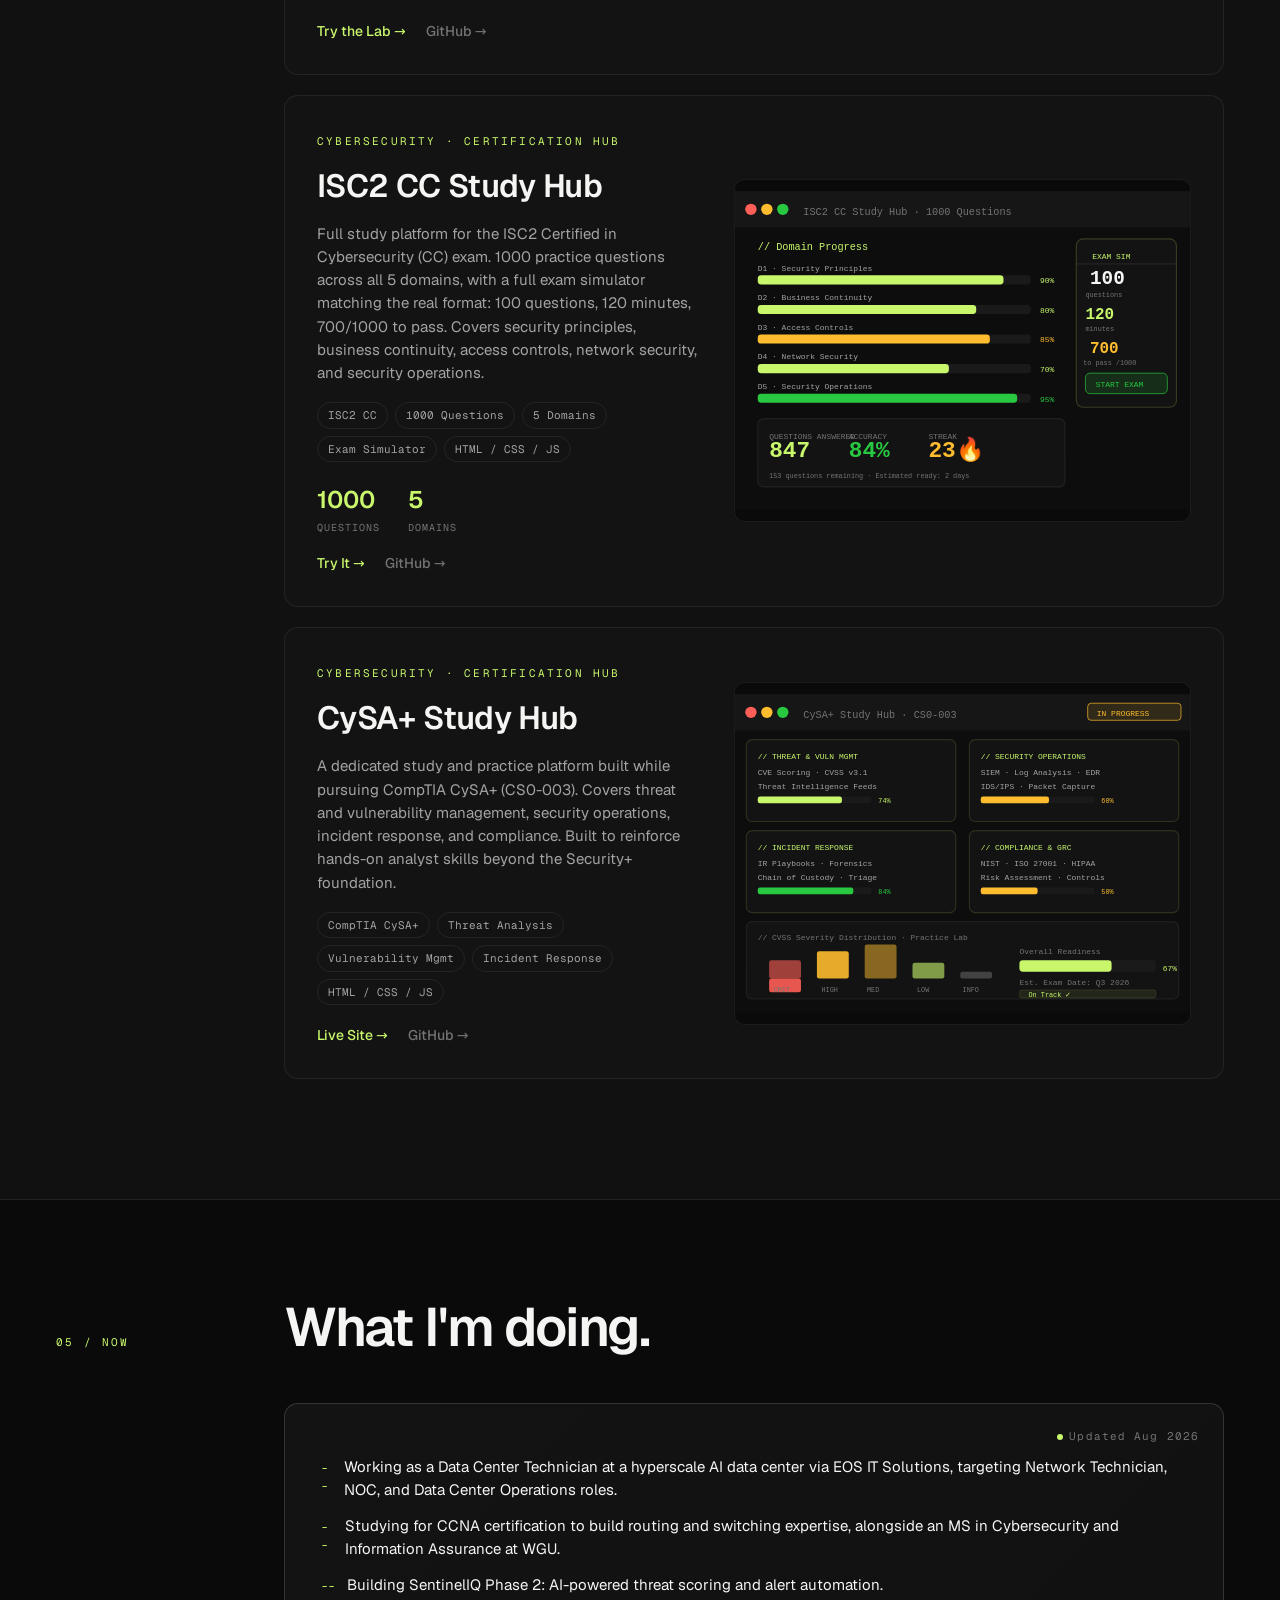
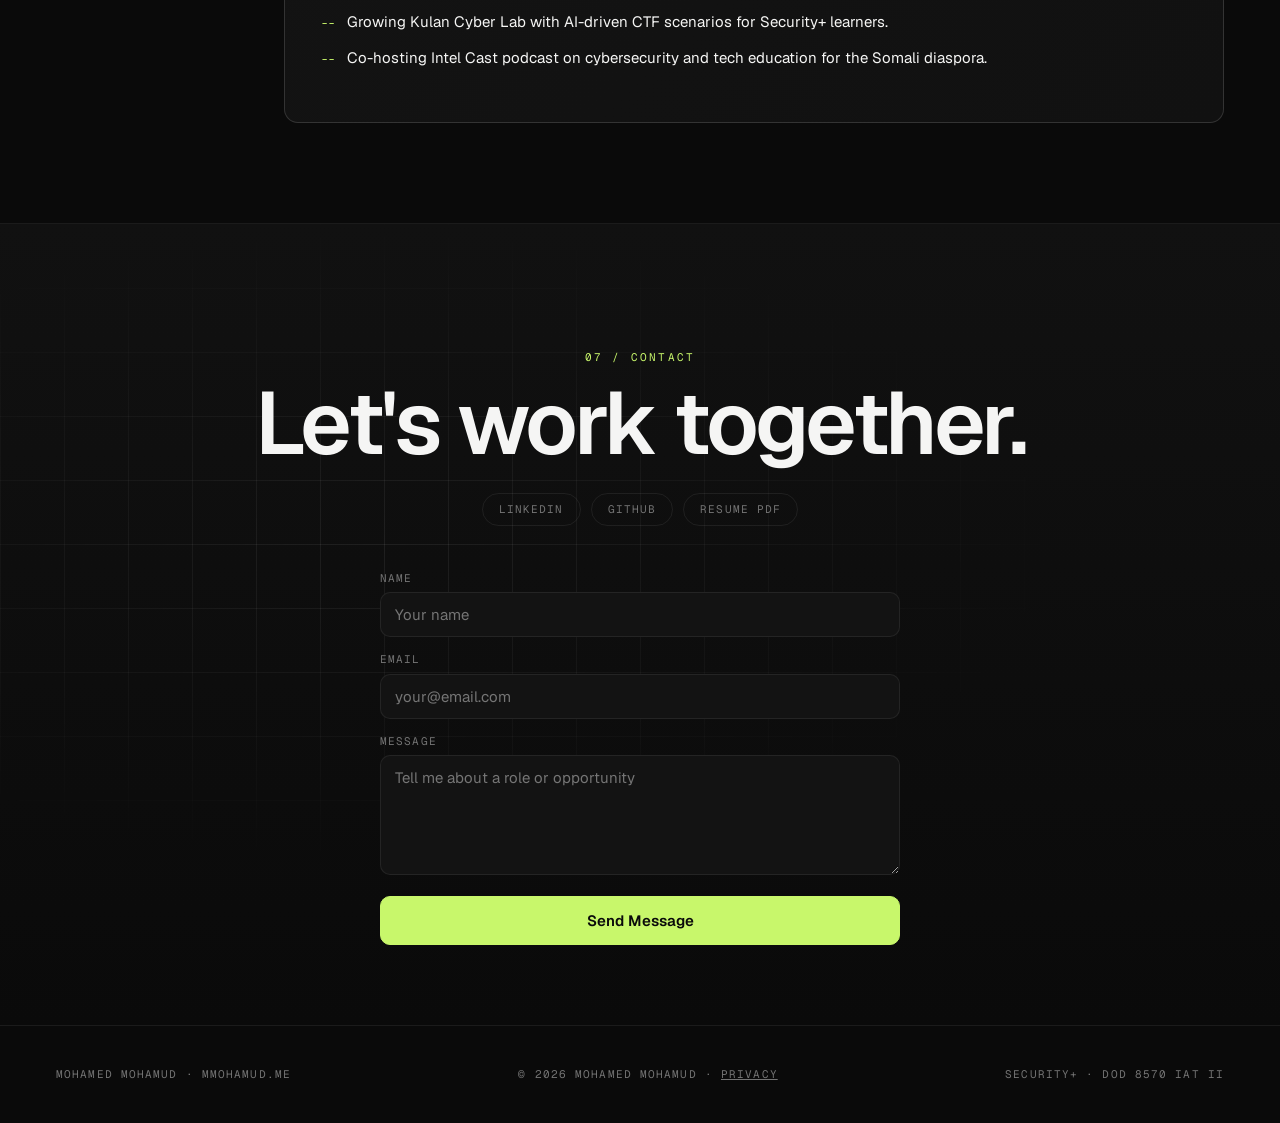
==== commit 8e99be65: "Self-host fonts" ====
--- a/index.html
+++ b/index.html
@@ -7,9 +7,8 @@
   <meta name="description" content="Data Center Technician at a hyperscale AI data center, pursuing CCNA certification. CompTIA Security+ and ISC2 CC certified, with hands-on networking and data center infrastructure experience."/>
   <link rel="icon" type="image/svg+xml" href="favicon.svg"/>
   <link rel="shortcut icon" href="favicon.svg"/>
-  <link rel="preconnect" href="https://fonts.googleapis.com"/>
-  <link rel="preconnect" href="https://fonts.gstatic.com" crossorigin/>
-  <link href="https://fonts.googleapis.com/css2?family=Geist:wght@300;400;500;600;700;800&family=Geist+Mono:wght@400;500;600&display=swap" rel="stylesheet"/>
+  <link rel="preload" href="fonts/geist-latin-wght-normal.woff2" as="font" type="font/woff2" crossorigin/>
+  <link rel="stylesheet" href="fonts/fonts.css"/>
   <style>
 /* ============================================================
    dark-cyber.css — embedded
--- a/fonts/fonts.css
+++ b/fonts/fonts.css
@@ -0,0 +1,33 @@
+/* Self-hosted fonts (SIL Open Font License, see fonts/LICENSE-*.txt). No requests to Google. */
+@font-face {
+  font-family: 'Geist';
+  font-style: normal;
+  font-display: swap;
+  font-weight: 100 900;
+  src: url(geist-latin-ext-wght-normal.woff2) format('woff2');
+  unicode-range: U+0100-02BA,U+02BD-02C5,U+02C7-02CC,U+02CE-02D7,U+02DD-02FF,U+0304,U+0308,U+0329,U+1D00-1DBF,U+1E00-1E9F,U+1EF2-1EFF,U+2020,U+20A0-20AB,U+20AD-20C0,U+2113,U+2C60-2C7F,U+A720-A7FF;
+}
+@font-face {
+  font-family: 'Geist';
+  font-style: normal;
+  font-display: swap;
+  font-weight: 100 900;
+  src: url(geist-latin-wght-normal.woff2) format('woff2');
+  unicode-range: U+0000-00FF,U+0131,U+0152-0153,U+02BB-02BC,U+02C6,U+02DA,U+02DC,U+0304,U+0308,U+0329,U+2000-206F,U+20AC,U+2122,U+2191,U+2193,U+2212,U+2215,U+FEFF,U+FFFD;
+}
+@font-face {
+  font-family: 'Geist Mono';
+  font-style: normal;
+  font-display: swap;
+  font-weight: 100 900;
+  src: url(geist-mono-latin-ext-wght-normal.woff2) format('woff2');
+  unicode-range: U+0100-02BA,U+02BD-02C5,U+02C7-02CC,U+02CE-02D7,U+02DD-02FF,U+0304,U+0308,U+0329,U+1D00-1DBF,U+1E00-1E9F,U+1EF2-1EFF,U+2020,U+20A0-20AB,U+20AD-20C0,U+2113,U+2C60-2C7F,U+A720-A7FF;
+}
+@font-face {
+  font-family: 'Geist Mono';
+  font-style: normal;
+  font-display: swap;
+  font-weight: 100 900;
+  src: url(geist-mono-latin-wght-normal.woff2) format('woff2');
+  unicode-range: U+0000-00FF,U+0131,U+0152-0153,U+02BB-02BC,U+02C6,U+02DA,U+02DC,U+0304,U+0308,U+0329,U+2000-206F,U+20AC,U+2122,U+2191,U+2193,U+2212,U+2215,U+FEFF,U+FFFD;
+}
